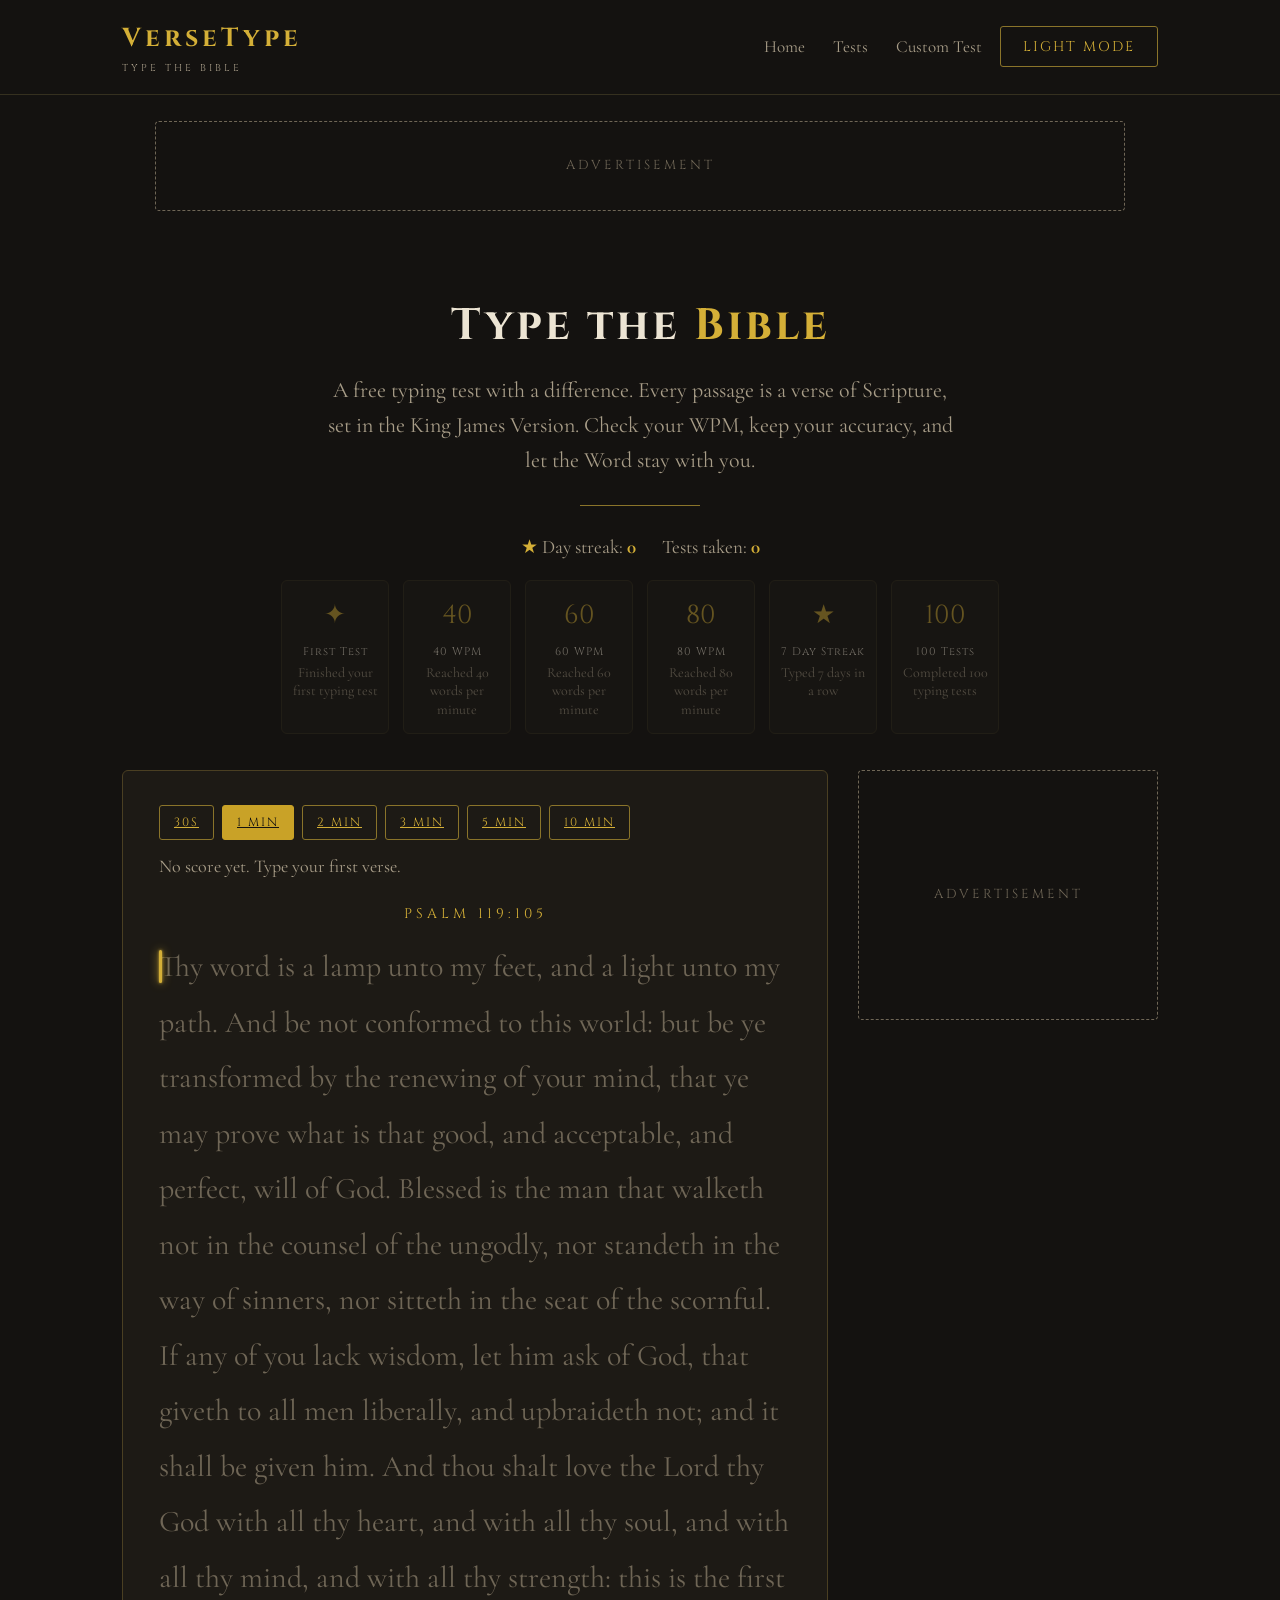
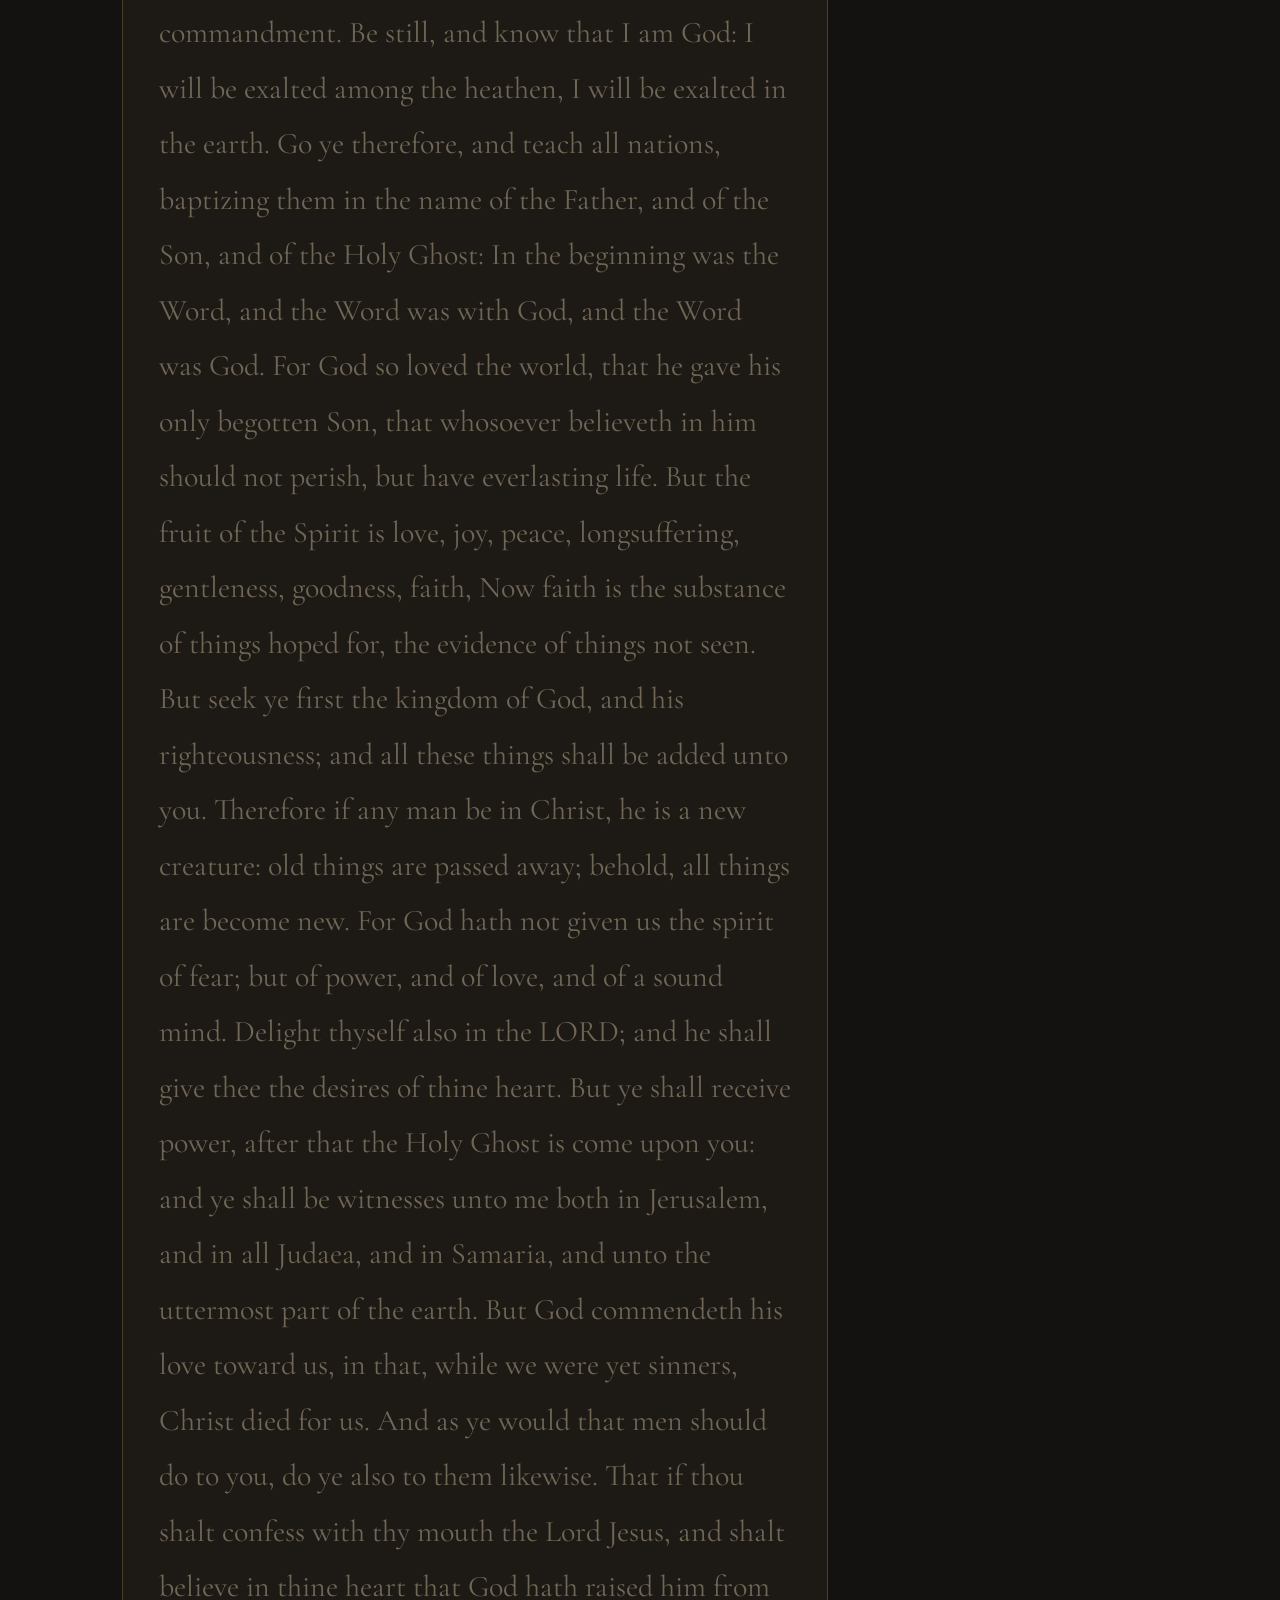
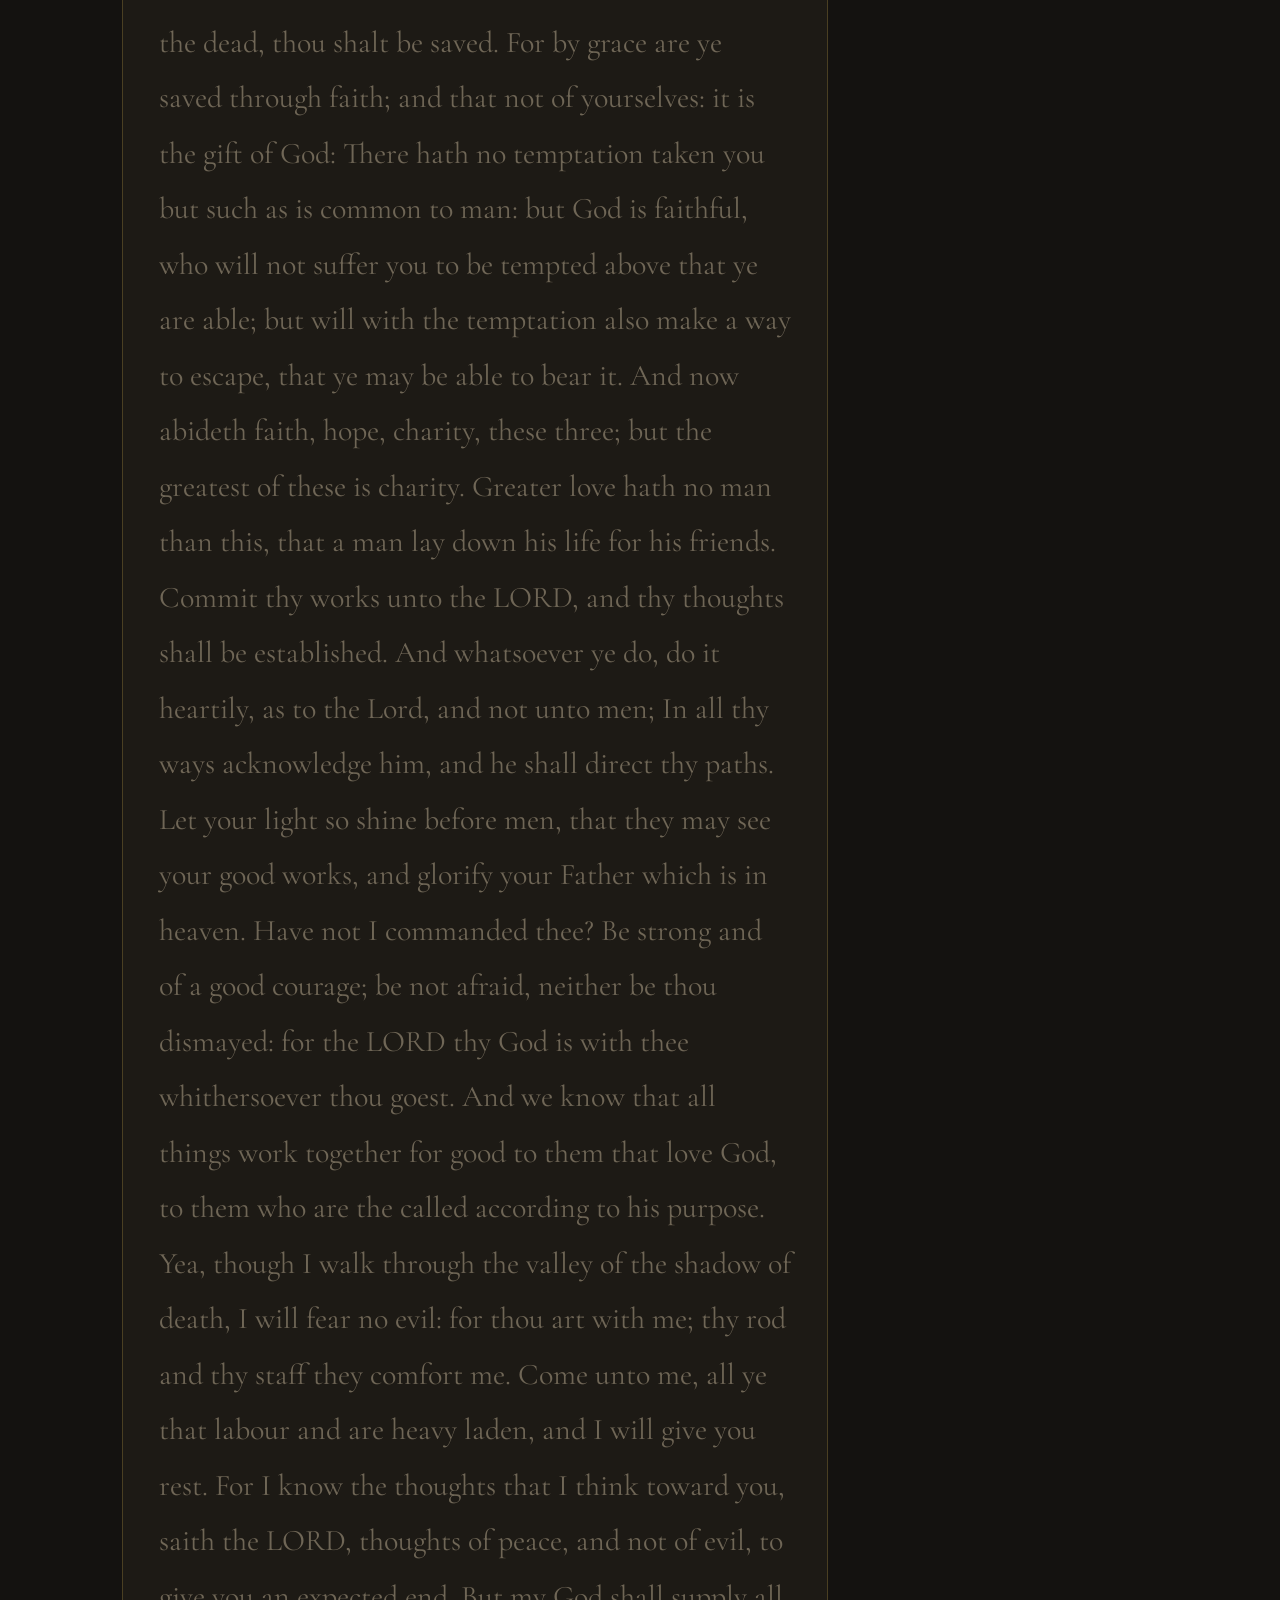
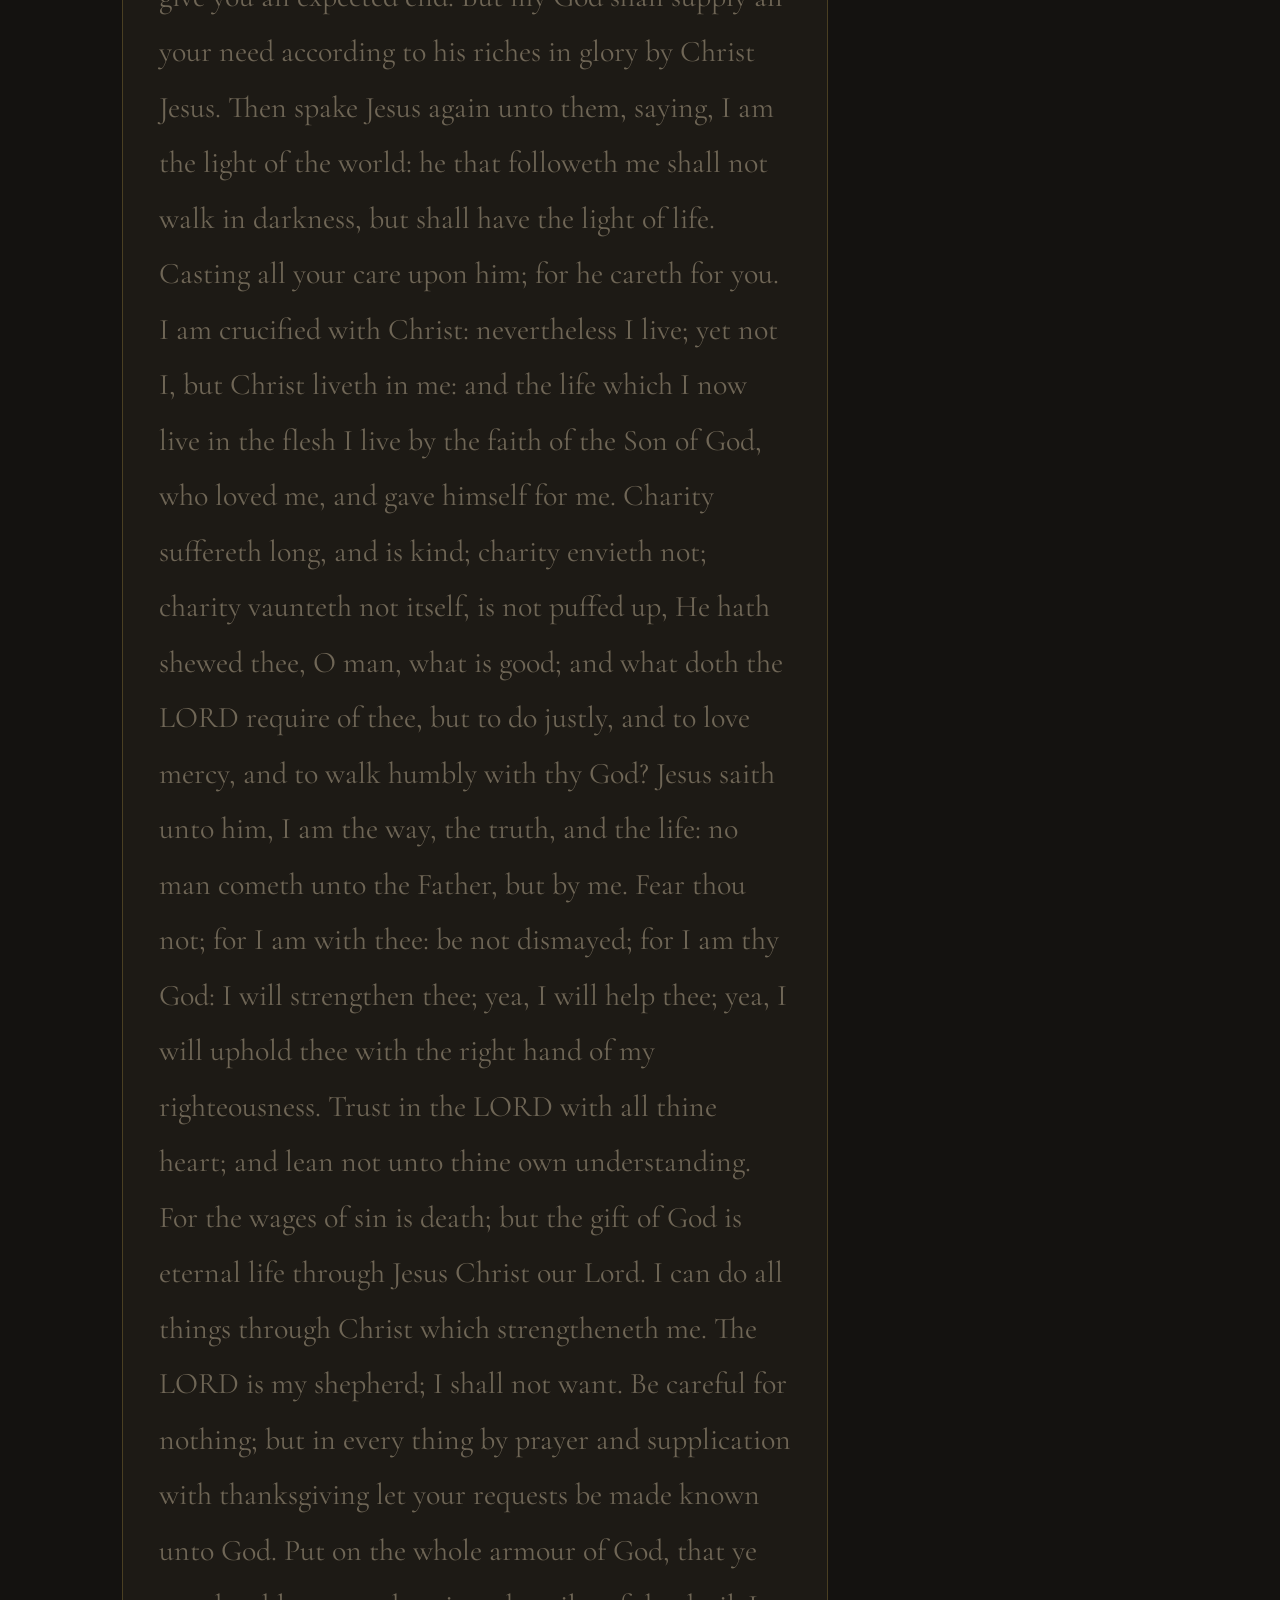
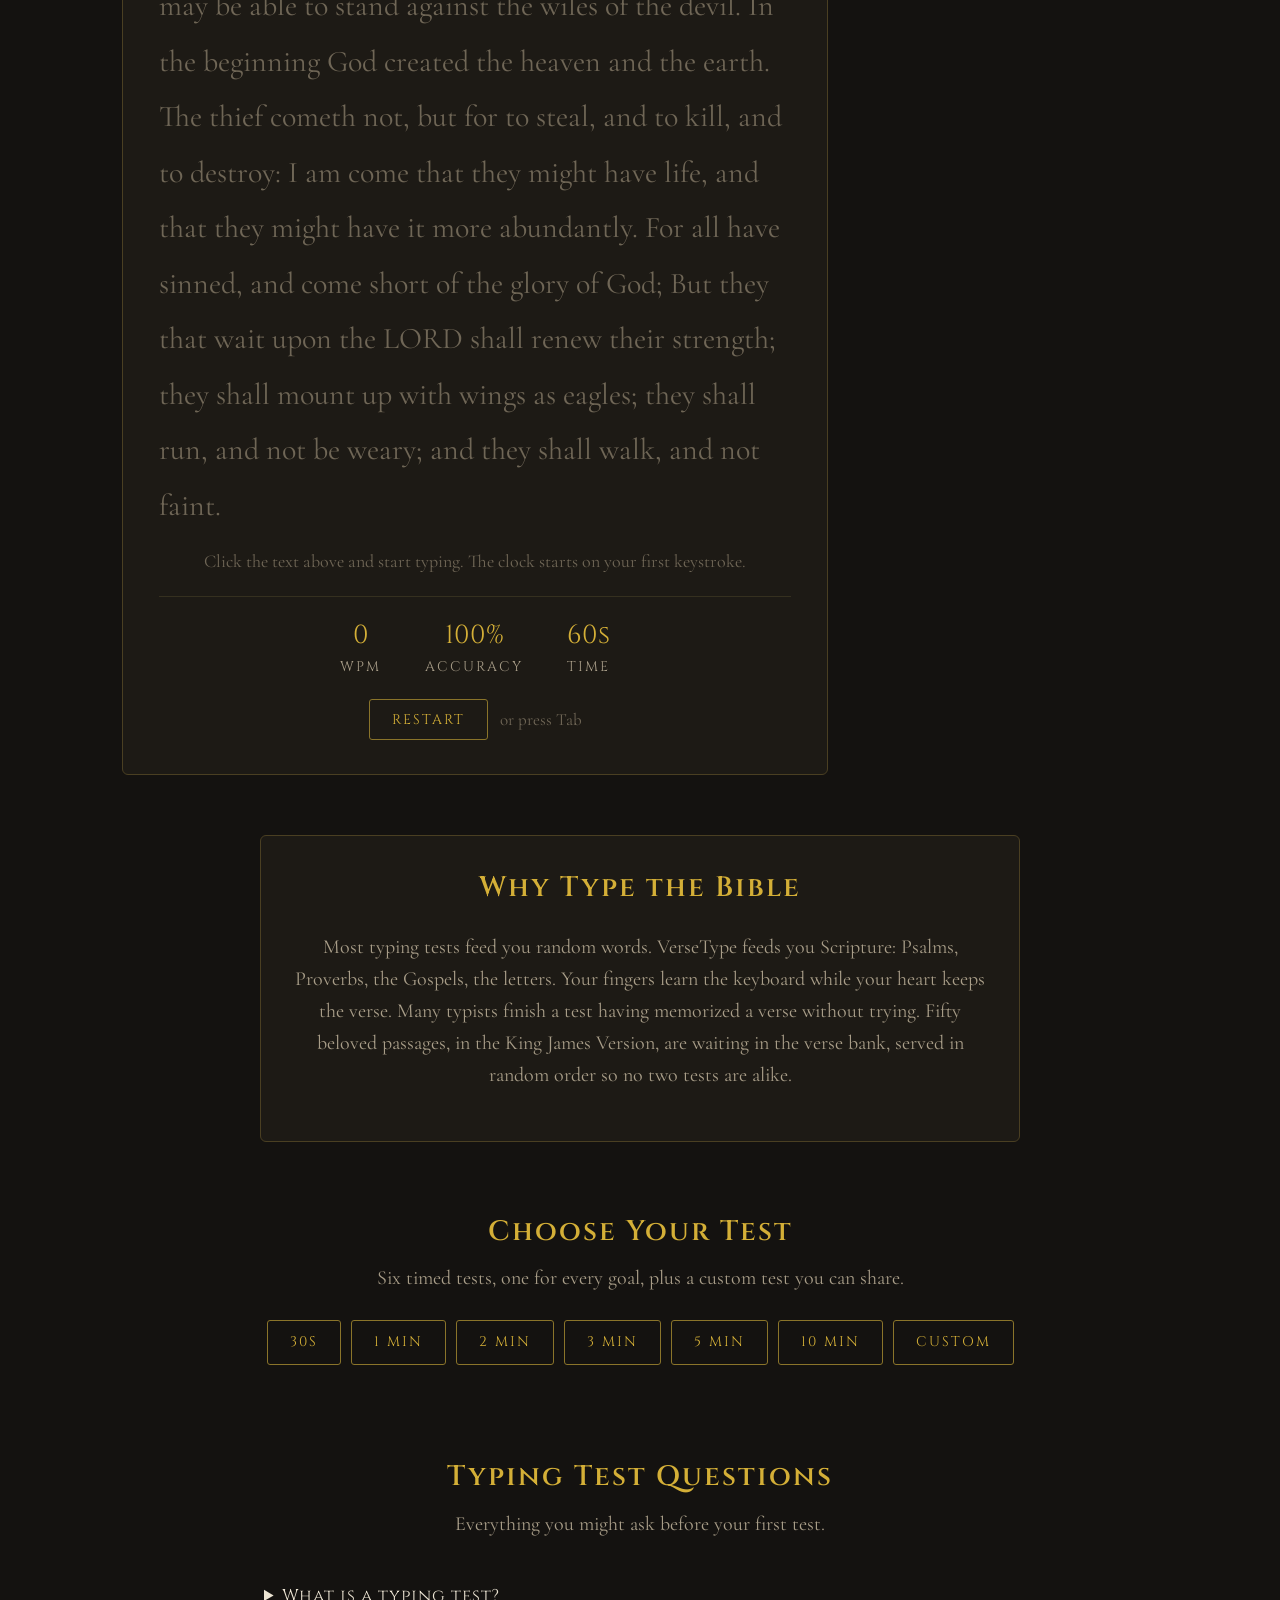
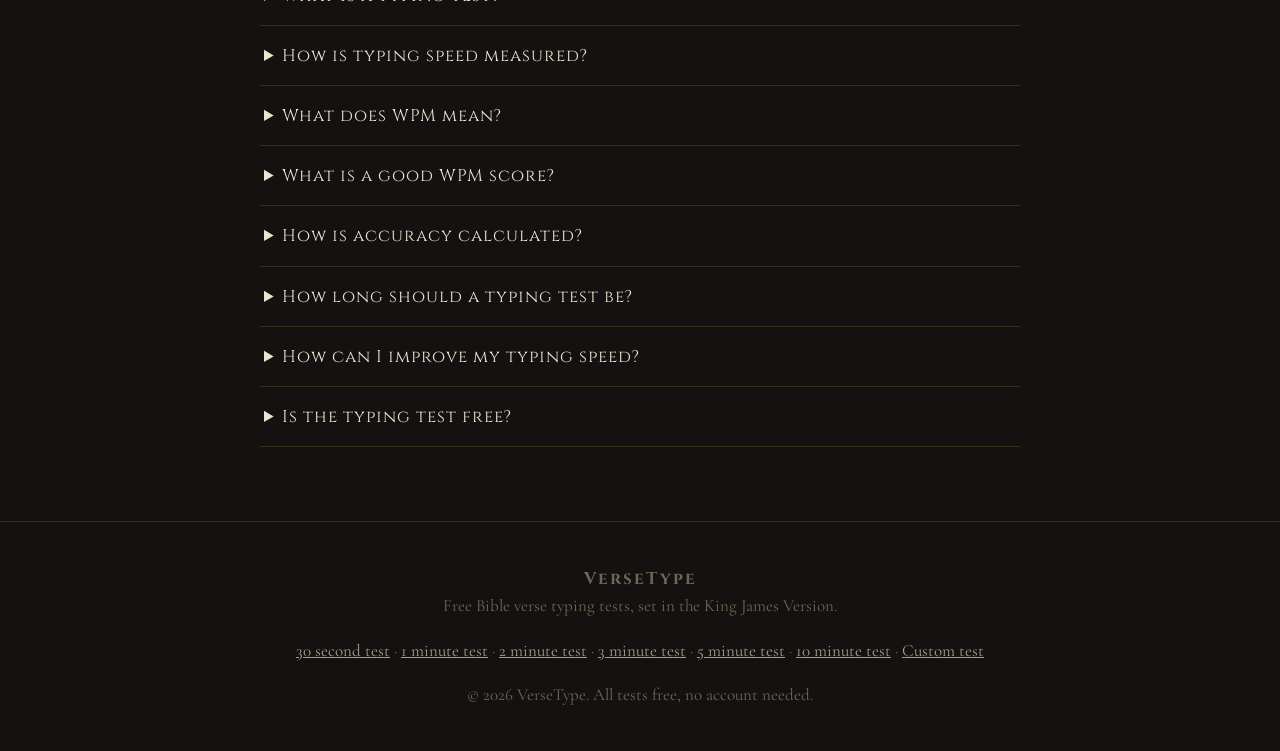
==== index.html @ 513403b7 "VerseType: Bible verse typing test site" ====
<!DOCTYPE html>
<html lang="en">
<head>
<meta charset="utf-8">
<meta name="viewport" content="width=device-width, initial-scale=1">
<title>Free Bible Verse Typing Test - Check Your WPM | VerseType</title>
<meta name="description" content="Take a free typing test with Bible verses. Check your WPM and accuracy, earn certificates and badges, and build a daily streak. No account needed.">
<link rel="canonical" href="https://www.versetype.com/index.html">
<link rel="preconnect" href="https://fonts.googleapis.com"><link rel="preconnect" href="https://fonts.gstatic.com" crossorigin><link href="https://fonts.googleapis.com/css2?family=Cinzel:wght@400;600;700&family=Cormorant+Garamond:ital,wght@0,400;0,500;0,600;1,400&display=swap" rel="stylesheet">
<link rel="stylesheet" href="assets/style.css">
<script type="application/ld+json">
{
  "@context": "https://schema.org",
  "@type": "FAQPage",
  "mainEntity": [
    {
      "@type": "Question",
      "name": "What is a typing test?",
      "acceptedAnswer": {
        "@type": "Answer",
        "text": "A typing test is a short timed exercise where you copy a passage of text as fast and as accurately as you can. When the timer ends you get a score that shows your speed and accuracy. On VerseType every passage is a Bible verse."
      }
    },
    {
      "@type": "Question",
      "name": "How is typing speed measured?",
      "acceptedAnswer": {
        "@type": "Answer",
        "text": "Typing speed is measured in words per minute, written WPM. The test counts every correct character you typed, divides by five to estimate words, then divides by the minutes you spent typing. Five characters is the agreed standard for one word, spaces included."
      }
    },
    {
      "@type": "Question",
      "name": "What does WPM mean?",
      "acceptedAnswer": {
        "@type": "Answer",
        "text": "WPM stands for words per minute. It is the standard unit for typing speed around the world. Because one word is counted as five characters, the number stays fair whether the text is short or long."
      }
    },
    {
      "@type": "Question",
      "name": "What is a good WPM score?",
      "acceptedAnswer": {
        "@type": "Answer",
        "text": "Most people type between 30 and 40 WPM. A score above 60 is strong, above 80 is excellent, and professional typists often pass 100. Accuracy matters as much as speed, so a clean 45 beats a messy 70."
      }
    },
    {
      "@type": "Question",
      "name": "How is accuracy calculated?",
      "acceptedAnswer": {
        "@type": "Answer",
        "text": "Accuracy is the share of your keystrokes that match the text. If you type 200 characters and 190 are correct, your accuracy is 95 percent. VerseType shows your accuracy live while you type."
      }
    },
    {
      "@type": "Question",
      "name": "How long should a typing test be?",
      "acceptedAnswer": {
        "@type": "Answer",
        "text": "One minute is the standard and the best place to start. Longer tests of 3, 5, or 10 minutes give a steadier measure of your true speed, since short bursts can flatter you. Pick a length that matches your goal: quick check, daily practice, or endurance."
      }
    },
    {
      "@type": "Question",
      "name": "How can I improve my typing speed?",
      "acceptedAnswer": {
        "@type": "Answer",
        "text": "Practice a little every day, keep your eyes on the text instead of your hands, and slow down until your accuracy sits above 95 percent. Speed grows on top of accuracy, not instead of it. Typing Scripture daily gives your fingers the workout and your heart the verse."
      }
    },
    {
      "@type": "Question",
      "name": "Is the typing test free?",
      "acceptedAnswer": {
        "@type": "Answer",
        "text": "Yes. Every test on VerseType is free, with no account and no sign up. Your best scores, streaks, and badges are saved in your own browser."
      }
    }
  ]
}
</script>
</head>
<body>
<header class="site-header"><div class="wrap"><a class="logo" href="index.html">VerseType<small>TYPE THE BIBLE</small></a><nav class="nav"><a href="index.html">Home</a><a href="1-minute-typing-test.html" class="hide-mobile">Tests</a><a href="custom-typing-test.html">Custom Test</a><button class="btn" id="theme-toggle" type="button">Light mode</button></nav></div></header>
<div class="wrap"><!-- Ad slot: top banner. Reserved for a future ad network. No ad code yet. -->
<div class="ad-slot ad-banner"><span>Advertisement</span></div>
<main><section class="hero"><div class="wrap"><h1>Type the <span class="gold">Bible</span></h1><p class="lead">A free typing test with a difference. Every passage is a verse of Scripture, set in the King James Version. Check your WPM, keep your accuracy, and let the Word stay with you.</p><div class="hero-rule"></div><div class="streak-bar"><span><span style="color:var(--gold-bright);">★</span> Day streak: <strong id="vt-streak-count">0</strong></span><span>Tests taken: <strong id="vt-test-count">0</strong></span></div><div class="badge-row" id="vt-badges"></div></div></section><div class="layout"><div><div class="vt-widget" data-duration="60">
<div class="vt-topbar"><div class="vt-modes"><a class="btn" href="30-second-typing-test.html">30s</a><a class="btn active" href="1-minute-typing-test.html">1 min</a><a class="btn" href="2-minute-typing-test.html">2 min</a><a class="btn" href="3-minute-typing-test.html">3 min</a><a class="btn" href="5-minute-typing-test.html">5 min</a><a class="btn" href="10-minute-typing-test.html">10 min</a></div><div class="vt-best"></div></div>
<div class="vt-ref"></div>
<div class="vt-text" tabindex="0" role="textbox" aria-label="Typing area. Click and start typing."></div>
<div class="vt-focus-hint">Click the text above and start typing. The clock starts on your first keystroke.</div>
<div class="vt-live"><div class="lv"><div class="n vt-wpm">0</div><div class="l">WPM</div></div><div class="lv"><div class="n vt-acc">100%</div><div class="l">Accuracy</div></div><div class="lv"><div class="n vt-time">60s</div><div class="l">Time</div></div></div>
<div class="vt-actions"><button class="btn vt-restart" type="button">Restart</button><span style="color:var(--faint);font-size:17px;align-self:center;">or press Tab</span></div>
<input class="vt-input" type="text" autocomplete="off" autocapitalize="off" autocorrect="off" spellcheck="false" aria-label="Hidden typing input">
<div class="vt-results" hidden>
<div class="vt-blur-wrap"><div class="vt-blur-box vt-score-blurred"><div class="big-wpm"><span class="vt-blur-wpm">0</span></div><div style="font-family:Cinzel,serif;letter-spacing:3px;color:var(--muted);font-size:13px;margin-top:8px;">WORDS PER MINUTE &middot; <span class="vt-blur-acc">0%</span> ACCURACY</div></div><div class="vt-reveal-veil"><button class="btn vt-reveal" type="button">Reveal my score</button></div></div>
<!-- Ad slot: results page banner. Reserved for a future ad network. No ad code yet. -->
<div class="ad-slot ad-results"><span>Advertisement</span></div>
<div class="vt-stats"><div class="stat-card"><div class="stat-num vt-stat-wpm">0</div><div class="stat-label">WPM</div></div><div class="stat-card"><div class="stat-num vt-stat-acc">0%</div><div class="stat-label">Accuracy</div></div><div class="stat-card"><div class="stat-num vt-stat-chars">0</div><div class="stat-label">Characters</div></div><div class="stat-card"><div class="stat-num vt-stat-time">0s</div><div class="stat-label">Time</div></div></div>
<div class="vt-tricky"></div>
<div class="vt-cert"><div class="cert-kicker">VerseType</div><div class="cert-title">Certificate of Typing</div><div class="cert-wpm"><span class="vt-cert-wpm">0</span></div><div class="cert-sub">words per minute</div><div class="cert-sub vt-cert-acc"></div><div class="cert-verse vt-cert-verse"></div><div class="cert-ref vt-cert-ref"></div><div class="cert-date vt-cert-date"></div><div class="cert-seal">VT</div></div>
<div class="vt-actions"><button class="btn vt-print" type="button">Print certificate</button><button class="btn vt-again" type="button">Try again</button></div>
</div>
</div>
</div><div><!-- Ad slot: side rectangle. Reserved for a future ad network. No ad code yet. -->
<div class="ad-slot ad-rect"><span>Advertisement</span></div>
</div></div><section class="section"><div class="wrap"><div class="bible-note"><h2>Why Type the Bible</h2><p>Most typing tests feed you random words. VerseType feeds you Scripture: Psalms, Proverbs, the Gospels, the letters. Your fingers learn the keyboard while your heart keeps the verse. Many typists finish a test having memorized a verse without trying. Fifty beloved passages, in the King James Version, are waiting in the verse bank, served in random order so no two tests are alike.</p></div></div></section><section class="section"><div class="wrap"><h2>Choose Your Test</h2><p class="sub">Six timed tests, one for every goal, plus a custom test you can share.</p><div class="test-links"><a class="btn" href="30-second-typing-test.html">30s</a><a class="btn" href="1-minute-typing-test.html">1 min</a><a class="btn" href="2-minute-typing-test.html">2 min</a><a class="btn" href="3-minute-typing-test.html">3 min</a><a class="btn" href="5-minute-typing-test.html">5 min</a><a class="btn" href="10-minute-typing-test.html">10 min</a><a class="btn" href="custom-typing-test.html">Custom</a></div></div></section><section class="section"><div class="wrap"><h2>Typing Test Questions</h2><p class="sub">Everything you might ask before your first test.</p><div class="faq"><details><summary>What is a typing test?</summary><p>A typing test is a short timed exercise where you copy a passage of text as fast and as accurately as you can. When the timer ends you get a score that shows your speed and accuracy. On VerseType every passage is a Bible verse.</p></details><details><summary>How is typing speed measured?</summary><p>Typing speed is measured in words per minute, written WPM. The test counts every correct character you typed, divides by five to estimate words, then divides by the minutes you spent typing. Five characters is the agreed standard for one word, spaces included.</p></details><details><summary>What does WPM mean?</summary><p>WPM stands for words per minute. It is the standard unit for typing speed around the world. Because one word is counted as five characters, the number stays fair whether the text is short or long.</p></details><details><summary>What is a good WPM score?</summary><p>Most people type between 30 and 40 WPM. A score above 60 is strong, above 80 is excellent, and professional typists often pass 100. Accuracy matters as much as speed, so a clean 45 beats a messy 70.</p></details><details><summary>How is accuracy calculated?</summary><p>Accuracy is the share of your keystrokes that match the text. If you type 200 characters and 190 are correct, your accuracy is 95 percent. VerseType shows your accuracy live while you type.</p></details><details><summary>How long should a typing test be?</summary><p>One minute is the standard and the best place to start. Longer tests of 3, 5, or 10 minutes give a steadier measure of your true speed, since short bursts can flatter you. Pick a length that matches your goal: quick check, daily practice, or endurance.</p></details><details><summary>How can I improve my typing speed?</summary><p>Practice a little every day, keep your eyes on the text instead of your hands, and slow down until your accuracy sits above 95 percent. Speed grows on top of accuracy, not instead of it. Typing Scripture daily gives your fingers the workout and your heart the verse.</p></details><details><summary>Is the typing test free?</summary><p>Yes. Every test on VerseType is free, with no account and no sign up. Your best scores, streaks, and badges are saved in your own browser.</p></details></div></div></section></main></div><footer><div class="wrap"><p><strong style="font-family:Cinzel,serif;letter-spacing:2px;">VerseType</strong><br>Free Bible verse typing tests, set in the King James Version.</p><p><a href="30-second-typing-test.html">30 second test</a> &middot; <a href="1-minute-typing-test.html">1 minute test</a> &middot; <a href="2-minute-typing-test.html">2 minute test</a> &middot; <a href="3-minute-typing-test.html">3 minute test</a> &middot; <a href="5-minute-typing-test.html">5 minute test</a> &middot; <a href="10-minute-typing-test.html">10 minute test</a> &middot; <a href="custom-typing-test.html">Custom test</a></p><p>&copy; 2026 VerseType. All tests free, no account needed.</p></div></footer>
<script src="assets/versetype.js"></script>
<script>
function VT_renderHomepage() {
  var s = read('versetype_streak', {count: 0});
  var el = document.getElementById('vt-streak-count');
  if (el) el.textContent = s.count || 0;
  var t = document.getElementById('vt-test-count');
  if (t) t.textContent = read('versetype_tests', 0);
  var b = document.getElementById('vt-badges');
  if (b && typeof BADGES !== 'undefined') {
    var earned = earnedBadges();
    b.innerHTML = BADGES.map(function(g) {
      var has = !!earned[g.id];
      return '<div class="badge' + (has ? ' earned' : '') + '"><div class="b-icon">' + g.icon + '</div><div class="b-name">' + g.name + '</div><div class="b-desc">' + g.desc + '</div></div>';
    }).join('');
  }
}
function VT_refreshHomepage() { VT_renderHomepage(); }
</script>
</body>
</html>
---- assets/style.css ----
/* VerseType design system: a quiet chapel, not an arcade. */
:root {
  --bg: #141210;
  --surface: #1d1a15;
  --surface-2: #242019;
  --gold: #c9a227;
  --gold-bright: #d4af37;
  --gold-dim: #8a742a;
  --ink: #ece4d3;
  --muted: #a89d88;
  --faint: #6f6656;
  --correct: #a9c48a;
  --wrong: #c06a58;
  --line: #35301f;
  --card-border: #4a3f22;
}

[data-theme="light"] {
  --bg: #f7f1e3;
  --surface: #fffdf6;
  --surface-2: #f1e9d4;
  --gold: #9a7a1c;
  --gold-bright: #8a6d18;
  --gold-dim: #b39a4a;
  --ink: #2b2415;
  --muted: #6d6249;
  --faint: #9a8f74;
  --correct: #4e7a3a;
  --wrong: #b0442f;
  --line: #e2d7ba;
  --card-border: #d8cba4;
}

* { box-sizing: border-box; }

body {
  margin: 0;
  background: var(--bg);
  color: var(--ink);
  font-family: "Cormorant Garamond", Georgia, serif;
  font-size: 20px;
  line-height: 1.6;
  transition: background 0.3s, color 0.3s;
}

h1, h2, h3, .logo, .vt-ref, .btn, .stat-num, .cert-name {
  font-family: Cinzel, "Times New Roman", serif;
}

.wrap { max-width: 1080px; margin: 0 auto; padding: 0 22px; }

/* Header */
.site-header {
  border-bottom: 1px solid var(--line);
  padding: 18px 0;
}
.site-header .wrap {
  display: flex; align-items: center; justify-content: space-between;
}
.logo {
  font-size: 26px; letter-spacing: 4px; color: var(--gold-bright);
  text-decoration: none; font-weight: 700;
}
.logo small {
  display: block; font-size: 10px; letter-spacing: 3px;
  color: var(--muted); font-weight: 400;
}
.nav { display: flex; gap: 8px; align-items: center; flex-wrap: wrap; }
.nav a {
  color: var(--muted); text-decoration: none; font-size: 17px;
  padding: 6px 10px; border-radius: 4px;
}
.nav a:hover { color: var(--gold-bright); }

/* Buttons: outlined gold, subtle hover glow. No gradients. */
.btn {
  font-family: Cinzel, serif;
  background: transparent;
  color: var(--gold-bright);
  border: 1px solid var(--gold-dim);
  border-radius: 3px;
  padding: 10px 22px;
  font-size: 14px;
  letter-spacing: 2px;
  cursor: pointer;
  transition: box-shadow 0.25s, border-color 0.25s, color 0.25s;
  text-transform: uppercase;
}
.btn:hover {
  border-color: var(--gold-bright);
  box-shadow: 0 0 14px rgba(201, 162, 39, 0.28);
  color: var(--gold-bright);
}
.btn.active {
  background: var(--gold);
  border-color: var(--gold);
  color: #141210;
}
[data-theme="light"] .btn.active { color: #fffdf6; }
.btn:disabled { opacity: 0.45; cursor: default; box-shadow: none; }

/* Ad slots: marked placeholders for a future ad network */
.ad-slot {
  border: 1px dashed var(--faint);
  border-radius: 4px;
  color: var(--faint);
  font-size: 13px;
  letter-spacing: 3px;
  text-transform: uppercase;
  text-align: center;
  padding: 14px;
  margin: 26px auto;
  font-family: Cinzel, serif;
}
.ad-banner { max-width: 970px; min-height: 90px; display: flex; align-items: center; justify-content: center; }
.ad-rect { min-height: 250px; max-width: 300px; display: flex; align-items: center; justify-content: center; }
.ad-results { max-width: 728px; min-height: 90px; display: flex; align-items: center; justify-content: center; }

/* Layout with side ad */
.layout { display: grid; grid-template-columns: 1fr 300px; gap: 30px; align-items: start; }
@media (max-width: 900px) {
  .layout { grid-template-columns: 1fr; }
  .ad-rect { max-width: 100%; min-height: 120px; }
}

/* Hero */
.hero { text-align: center; padding: 54px 0 10px; }
.hero h1 {
  font-size: 44px; font-weight: 700; letter-spacing: 3px;
  color: var(--ink); margin: 0 0 12px;
}
.hero h1 .gold { color: var(--gold-bright); }
.hero p.lead { color: var(--muted); font-size: 22px; max-width: 640px; margin: 0 auto; }
.hero-rule {
  width: 120px; height: 1px; background: var(--gold-dim);
  margin: 26px auto;
}

/* Widget */
.vt-widget {
  background: var(--surface);
  border: 1px solid var(--card-border);
  border-radius: 6px;
  padding: 34px 36px;
  margin: 26px 0;
  position: relative;
}
.vt-topbar {
  display: flex; justify-content: space-between; align-items: center;
  flex-wrap: wrap; gap: 12px; margin-bottom: 8px;
}
.vt-modes { display: flex; gap: 8px; flex-wrap: wrap; }
.vt-modes .btn { padding: 7px 14px; font-size: 12px; }
.vt-best { color: var(--muted); font-size: 18px; }
.vt-best strong { color: var(--gold-bright); font-weight: 600; }

.vt-ref {
  color: var(--gold-bright);
  font-size: 14px;
  letter-spacing: 4px;
  text-transform: uppercase;
  text-align: center;
  margin: 22px 0 14px;
  min-height: 22px;
}

.vt-text {
  position: relative;
  font-size: 30px;
  line-height: 1.85;
  color: var(--faint);
  min-height: 220px;
  cursor: text;
  user-select: none;
  outline: none;
}
.vt-text span { position: relative; }
.vt-text span.ok { color: var(--correct); }
.vt-text span.bad { color: var(--wrong); }
.vt-caret {
  position: absolute;
  width: 3px;
  background: var(--gold-bright);
  border-radius: 2px;
  box-shadow: 0 0 10px rgba(212, 175, 55, 0.9), 0 0 3px rgba(212, 175, 55, 1);
  transition: left 0.09s ease-out, top 0.09s ease-out, height 0.15s;
  pointer-events: none;
}
.vt-focus-hint {
  text-align: center; color: var(--faint); font-size: 18px; margin-top: 14px;
}
.vt-live {
  display: flex; justify-content: center; gap: 44px;
  margin-top: 20px; padding-top: 18px;
  border-top: 1px solid var(--line);
}
.vt-live .lv { text-align: center; }
.vt-live .lv .n {
  font-family: Cinzel, serif; font-size: 26px; color: var(--gold-bright);
}
.vt-live .lv .l {
  font-size: 14px; letter-spacing: 2px; color: var(--muted);
  text-transform: uppercase; font-family: Cinzel, serif;
}
.vt-actions { text-align: center; margin-top: 20px; display: flex; gap: 12px; justify-content: center; flex-wrap: wrap; }
.vt-input {
  position: absolute; opacity: 0; pointer-events: none;
  top: 0; left: 0; width: 10px; height: 10px;
}

/* Results */
.vt-results { margin-top: 10px; }
.vt-blur-wrap { position: relative; text-align: center; padding: 30px 10px; }
.vt-score-blurred { filter: blur(14px); user-select: none; pointer-events: none; }
.vt-score-blurred .big-wpm {
  font-family: Cinzel, serif; font-size: 84px; color: var(--gold-bright);
  line-height: 1;
}
.vt-reveal-veil {
  position: absolute; inset: 0; display: flex;
  align-items: center; justify-content: center;
}
.vt-stats {
  display: grid; grid-template-columns: repeat(4, 1fr);
  gap: 14px; margin: 8px 0 26px;
}
.stat-card {
  background: var(--surface-2);
  border: 1px solid var(--card-border);
  border-radius: 5px;
  padding: 18px 10px;
  text-align: center;
}
.stat-num { font-size: 34px; color: var(--gold-bright); }
.stat-label {
  font-family: Cinzel, serif; font-size: 11px; letter-spacing: 2px;
  color: var(--muted); text-transform: uppercase; margin-top: 6px;
}
.vt-tricky {
  text-align: center; color: var(--muted); font-size: 19px; margin-bottom: 26px;
}
.vt-tricky strong { color: var(--wrong); font-size: 24px; letter-spacing: 6px; }

/* Certificate */
.vt-cert {
  border: 3px double var(--gold);
  border-radius: 4px;
  padding: 44px 40px;
  text-align: center;
  background: var(--surface);
  margin: 10px auto 24px;
  max-width: 640px;
  position: relative;
}
.vt-cert .cert-kicker {
  font-family: Cinzel, serif; font-size: 12px; letter-spacing: 5px;
  color: var(--muted); text-transform: uppercase;
}
.vt-cert .cert-title {
  font-family: Cinzel, serif; font-size: 34px; color: var(--gold-bright);
  letter-spacing: 3px; margin: 8px 0 4px;
}
.vt-cert .cert-wpm {
  font-family: Cinzel, serif; font-size: 64px; color: var(--ink); margin: 10px 0 2px;
}
.vt-cert .cert-sub { color: var(--muted); font-size: 19px; }
.vt-cert .cert-verse { font-style: italic; color: var(--ink); font-size: 20px; margin: 16px 0 4px; }
.vt-cert .cert-ref {
  font-family: Cinzel, serif; font-size: 13px; letter-spacing: 3px;
  color: var(--gold-bright); text-transform: uppercase;
}
.vt-cert .cert-date { color: var(--muted); font-size: 18px; margin-top: 14px; }
.cert-seal {
  width: 84px; height: 84px; border-radius: 50%;
  border: 2px solid var(--gold);
  color: var(--gold-bright);
  display: flex; align-items: center; justify-content: center;
  font-family: Cinzel, serif; font-size: 15px; letter-spacing: 1px;
  margin: 20px auto 0;
  box-shadow: 0 0 12px rgba(201, 162, 39, 0.25);
}

/* Sections */
.section { padding: 34px 0; }
.section h2 {
  font-size: 28px; letter-spacing: 2px; color: var(--gold-bright);
  text-align: center; margin: 0 0 8px; font-weight: 600;
}
.section .sub { text-align: center; color: var(--muted); max-width: 640px; margin: 0 auto 26px; }
.faq { max-width: 760px; margin: 0 auto; }
.faq details {
  border-bottom: 1px solid var(--line); padding: 16px 4px;
}
.faq summary {
  font-family: Cinzel, serif; font-size: 17px; letter-spacing: 1px;
  color: var(--ink); cursor: pointer;
}
.faq summary:hover { color: var(--gold-bright); }
.faq p { color: var(--muted); margin: 10px 0 4px; font-size: 19px; }

.bible-note {
  max-width: 760px; margin: 0 auto; text-align: center;
  border: 1px solid var(--card-border); border-radius: 6px;
  padding: 30px; background: var(--surface);
}
.bible-note p { color: var(--muted); }

/* Streaks and badges */
.streak-bar {
  display: flex; justify-content: center; gap: 26px; flex-wrap: wrap;
  margin: 10px 0 0; color: var(--muted); font-size: 19px;
}
.streak-bar strong { color: var(--gold-bright); }
.badge-row { display: flex; justify-content: center; gap: 14px; flex-wrap: wrap; margin-top: 18px; }
.badge {
  width: 108px; padding: 14px 8px; text-align: center;
  border: 1px solid var(--line); border-radius: 6px;
  background: var(--surface); opacity: 0.42;
}
.badge.earned { opacity: 1; border-color: var(--gold-dim); }
.badge .b-icon { font-size: 26px; color: var(--gold-bright); font-family: Cinzel, serif; }
.badge .b-name { font-family: Cinzel, serif; font-size: 11px; letter-spacing: 1px; color: var(--ink); margin-top: 6px; }
.badge .b-desc { font-size: 14px; color: var(--muted); line-height: 1.3; margin-top: 4px; }

/* Duration page links */
.test-links { display: flex; justify-content: center; gap: 10px; flex-wrap: wrap; margin: 22px 0; }
.test-links a { text-decoration: none; }

.intro-copy { max-width: 760px; margin: 0 auto; color: var(--muted); text-align: center; }
.intro-copy p { margin: 12px 0; }

footer {
  border-top: 1px solid var(--line); margin-top: 40px; padding: 26px 0;
  text-align: center; color: var(--faint); font-size: 17px;
}
footer a { color: var(--muted); }

/* Custom test page */
.custom-box { max-width: 760px; margin: 0 auto; }
textarea#custom-text {
  width: 100%; min-height: 180px; background: var(--surface);
  border: 1px solid var(--card-border); border-radius: 5px;
  color: var(--ink); font-family: "Cormorant Garamond", serif; font-size: 20px;
  padding: 16px; resize: vertical;
}
.share-row { display: flex; gap: 10px; margin-top: 14px; flex-wrap: wrap; }
input#share-link {
  flex: 1; min-width: 220px; background: var(--surface-2);
  border: 1px solid var(--card-border); border-radius: 4px;
  color: var(--muted); padding: 10px 14px; font-size: 16px;
}

/* Print: certificate only */
@media print {
  body.print-cert * { visibility: hidden; }
  body.print-cert .vt-cert, body.print-cert .vt-cert * { visibility: visible; }
  body.print-cert .vt-cert {
    position: absolute; left: 0; right: 0; top: 20px; margin: 0 auto;
    border-color: #8a6d18;
  }
}

/* Mobile */
@media (max-width: 600px) {
  body { font-size: 18px; }
  .hero h1 { font-size: 30px; letter-spacing: 2px; }
  .vt-widget { padding: 22px 16px; }
  .vt-text { font-size: 23px; line-height: 1.8; min-height: 200px; }
  .vt-stats { grid-template-columns: repeat(2, 1fr); }
  .vt-live { gap: 26px; }
  .vt-cert { padding: 30px 20px; }
  .vt-cert .cert-wpm { font-size: 48px; }
  .nav a.hide-mobile { display: none; }
}
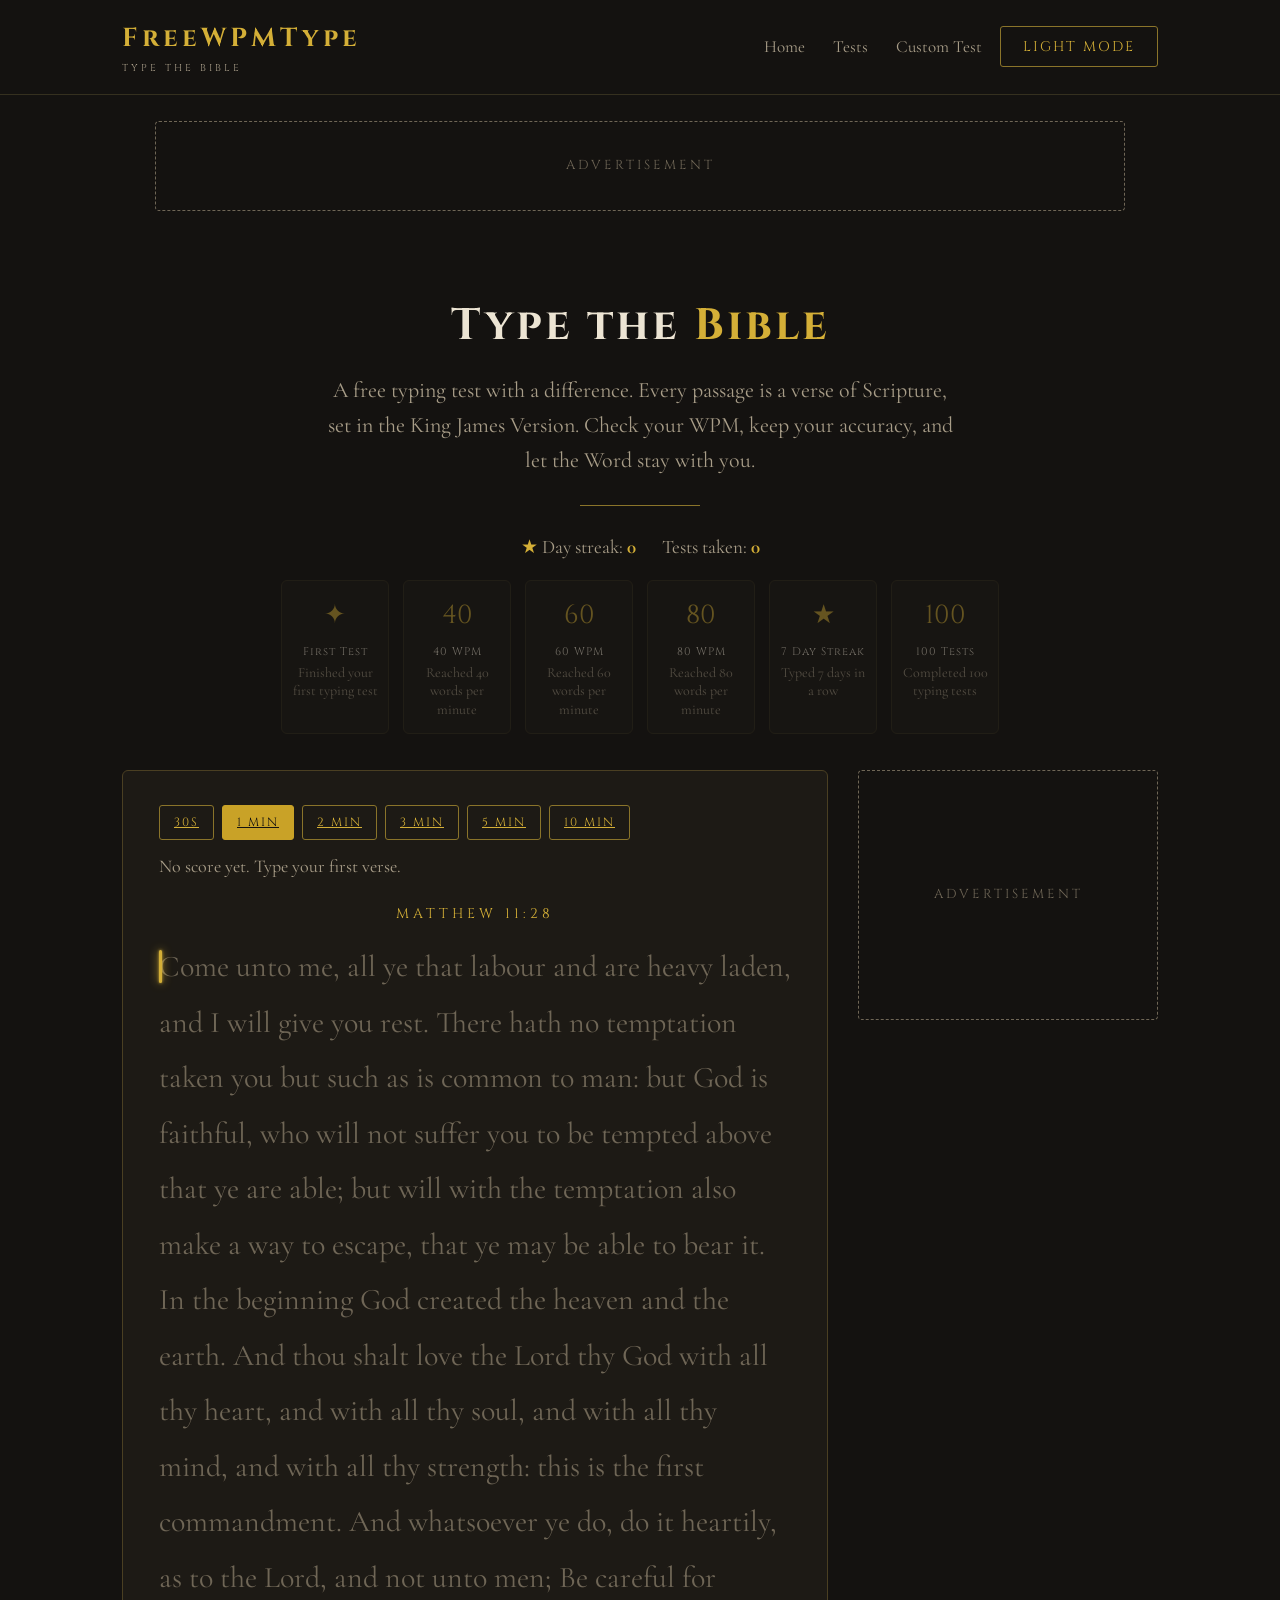
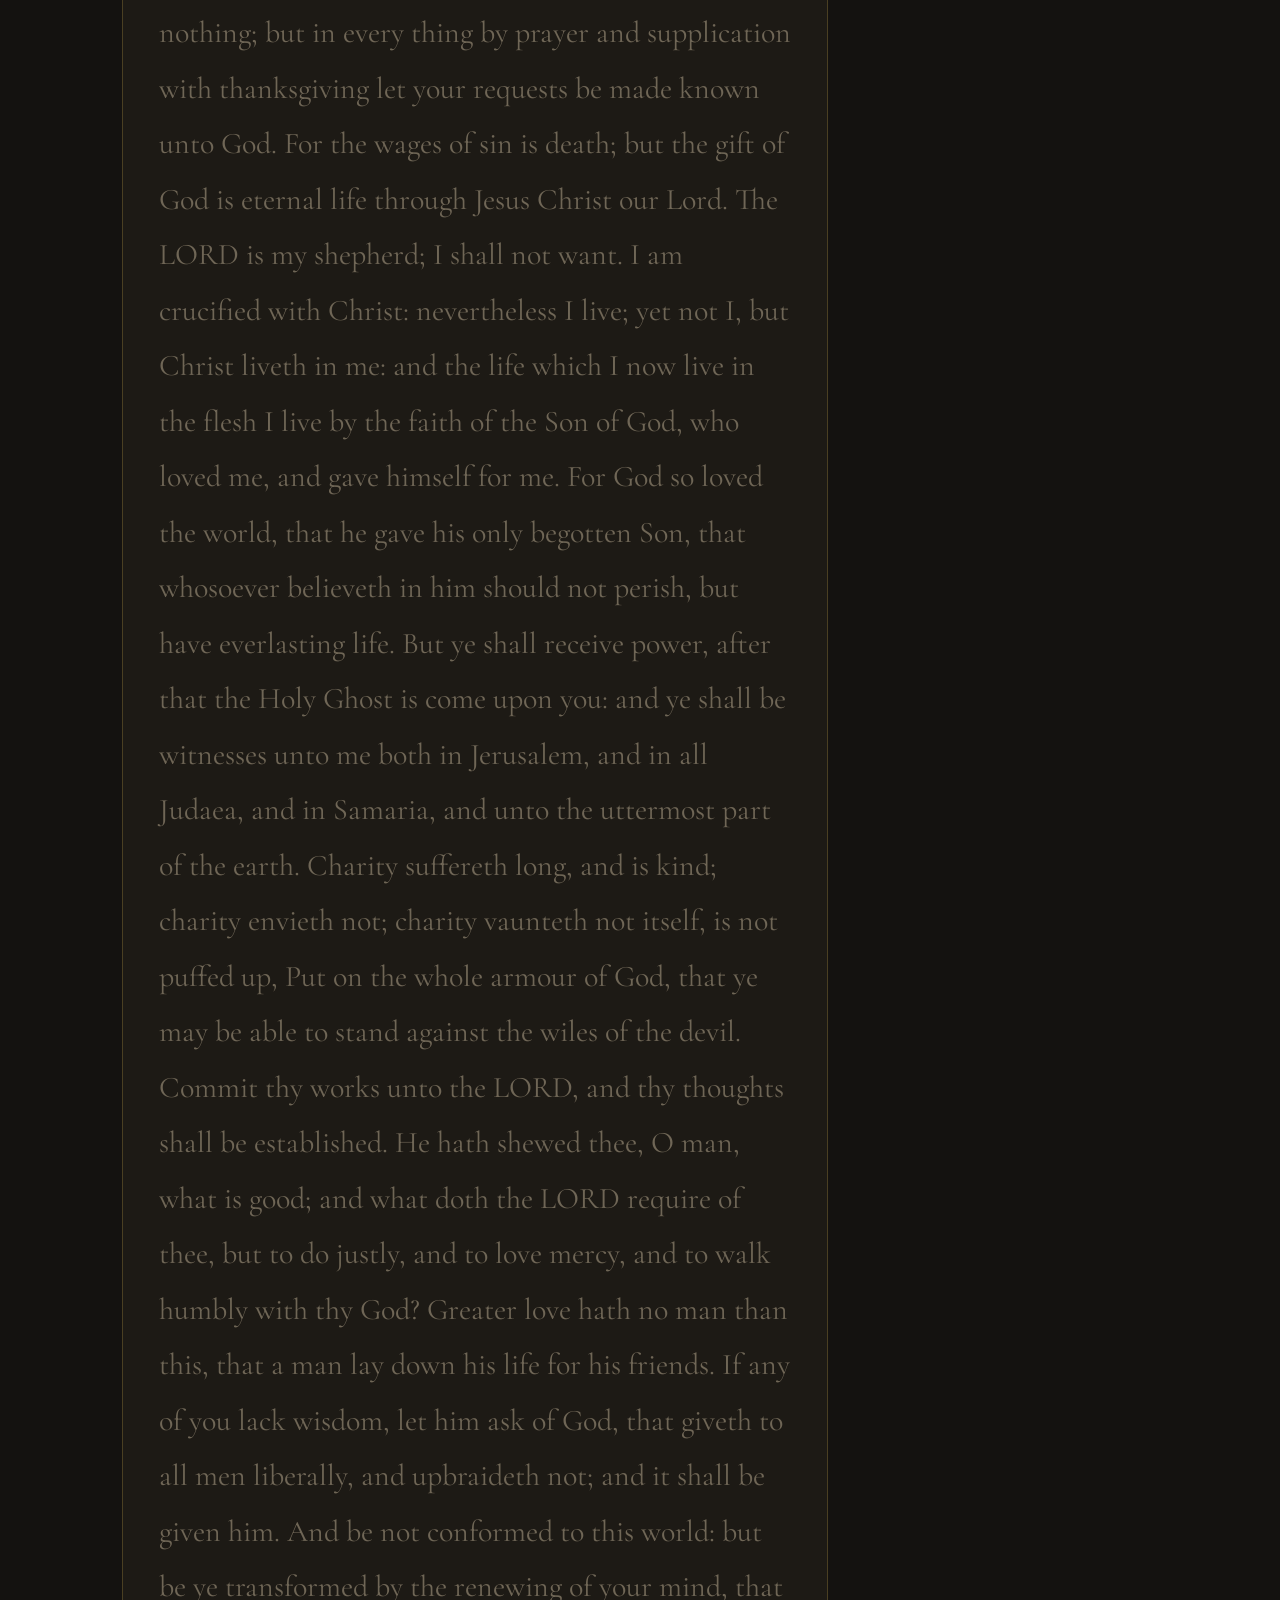
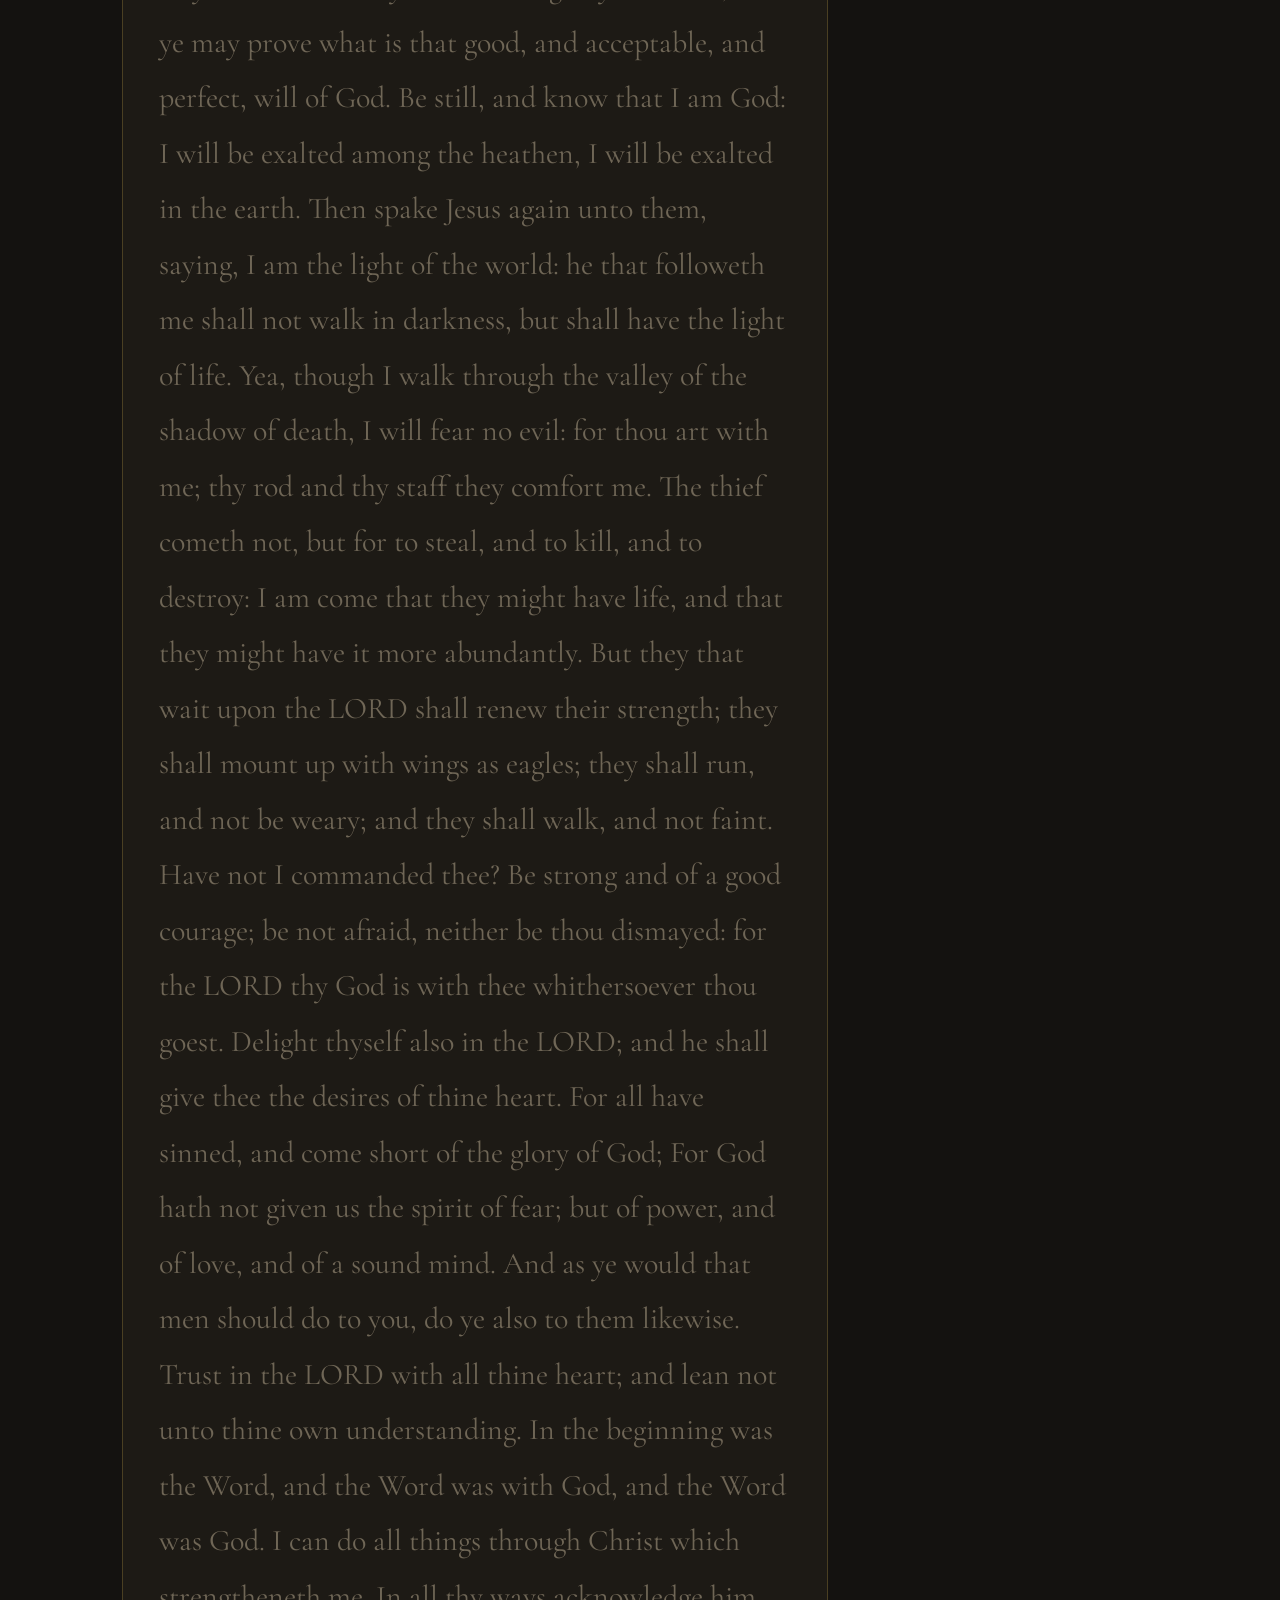
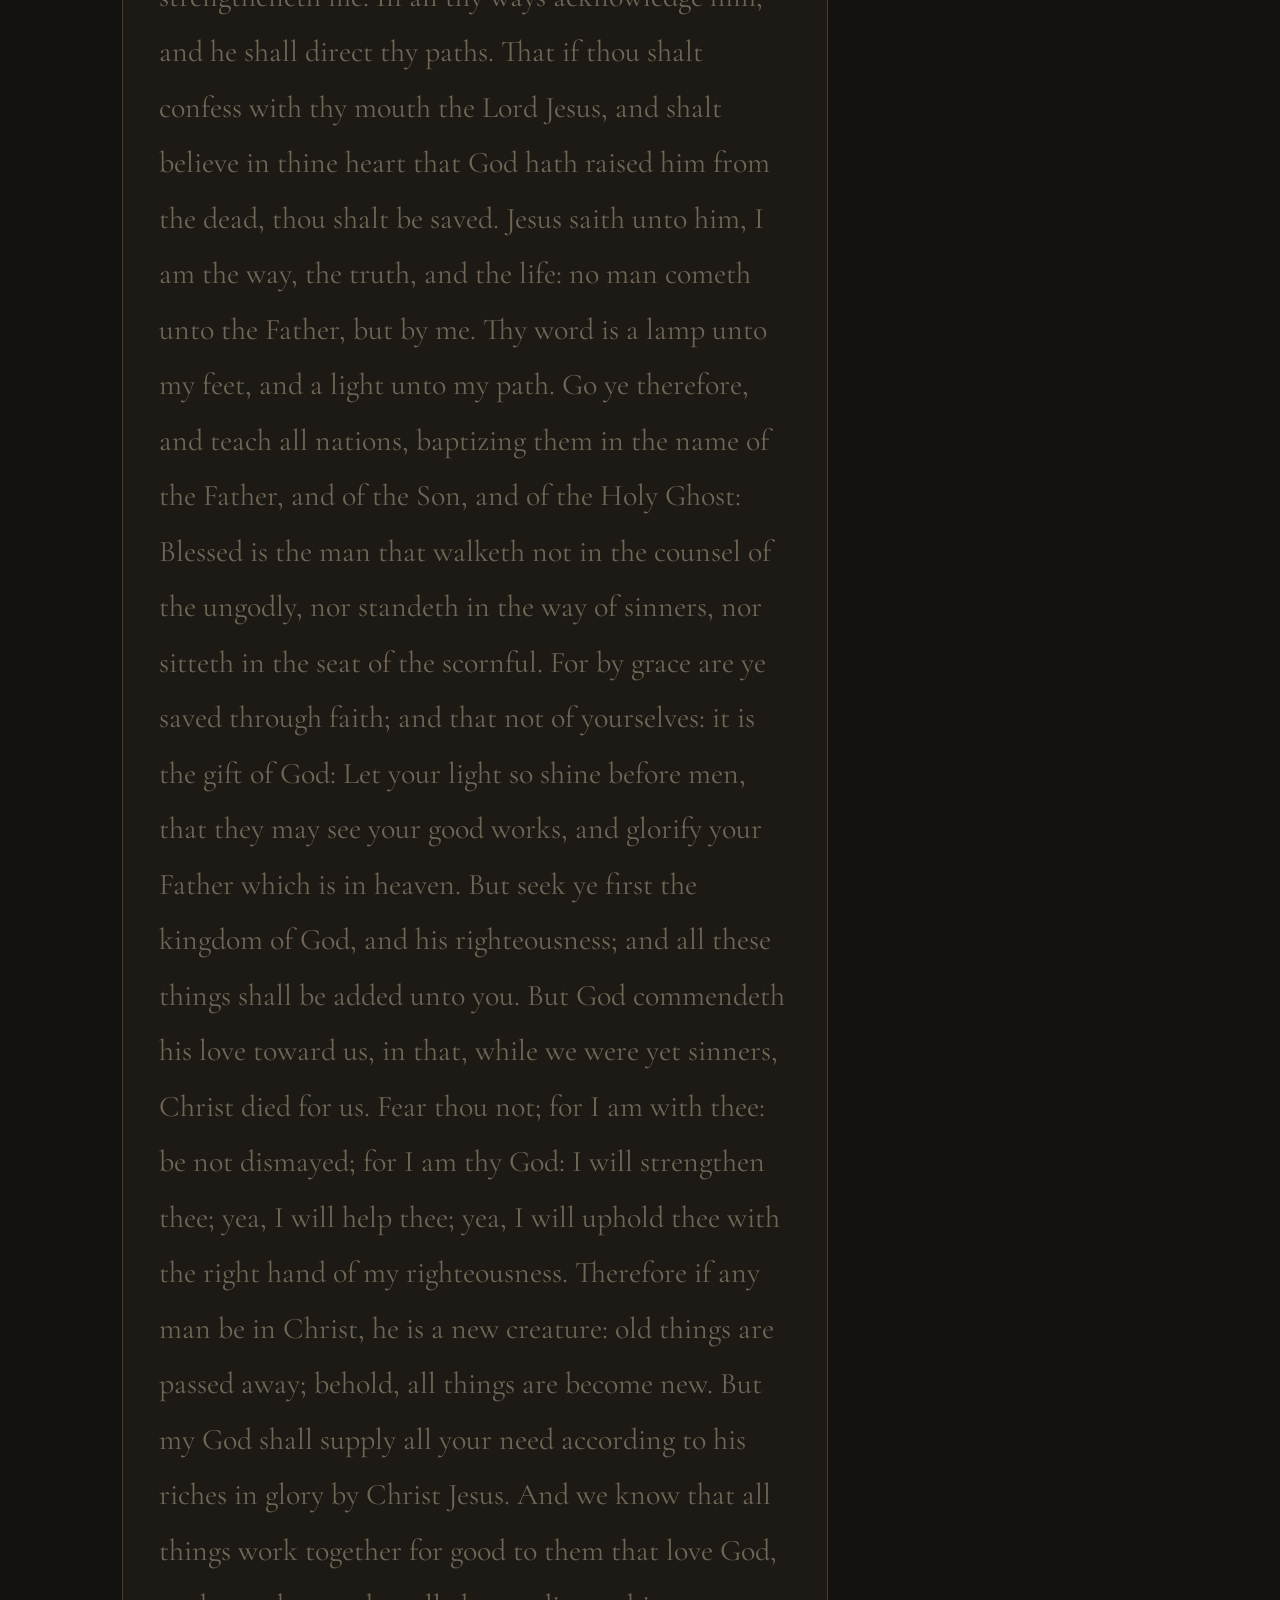
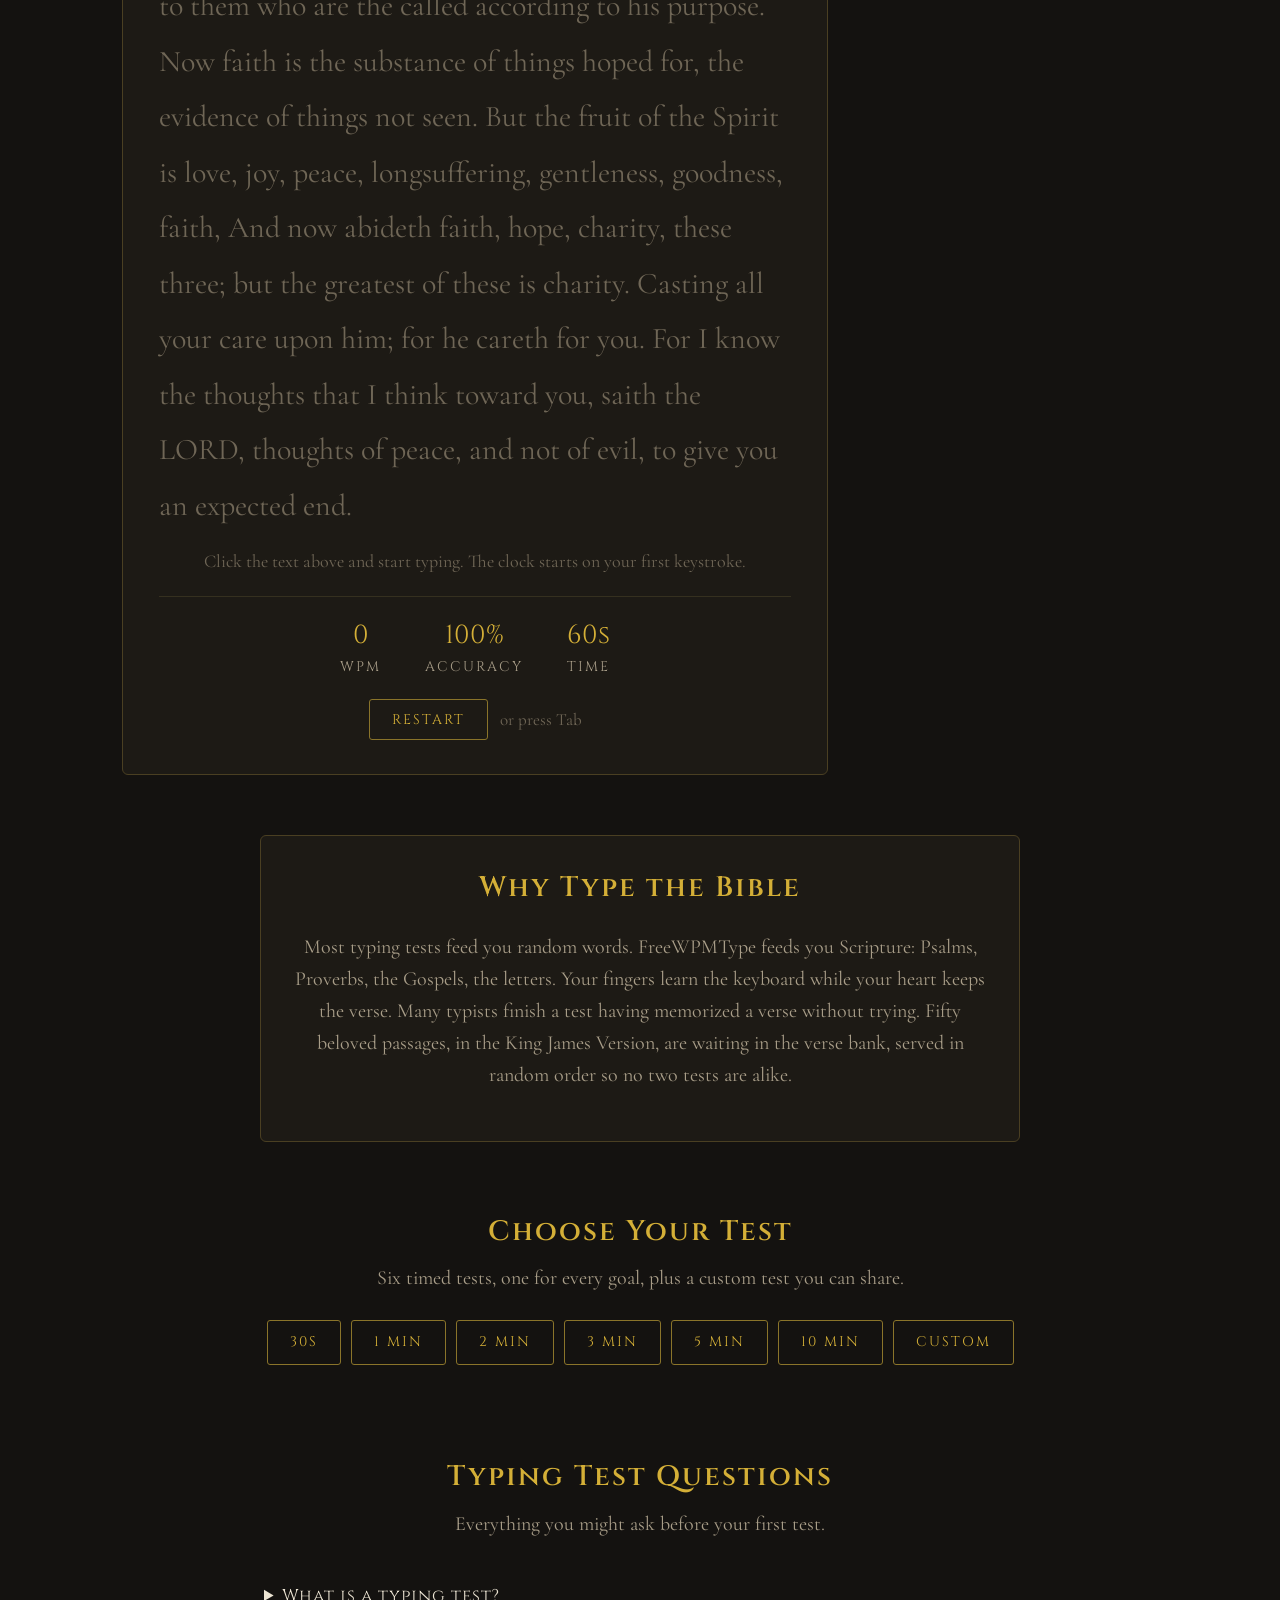
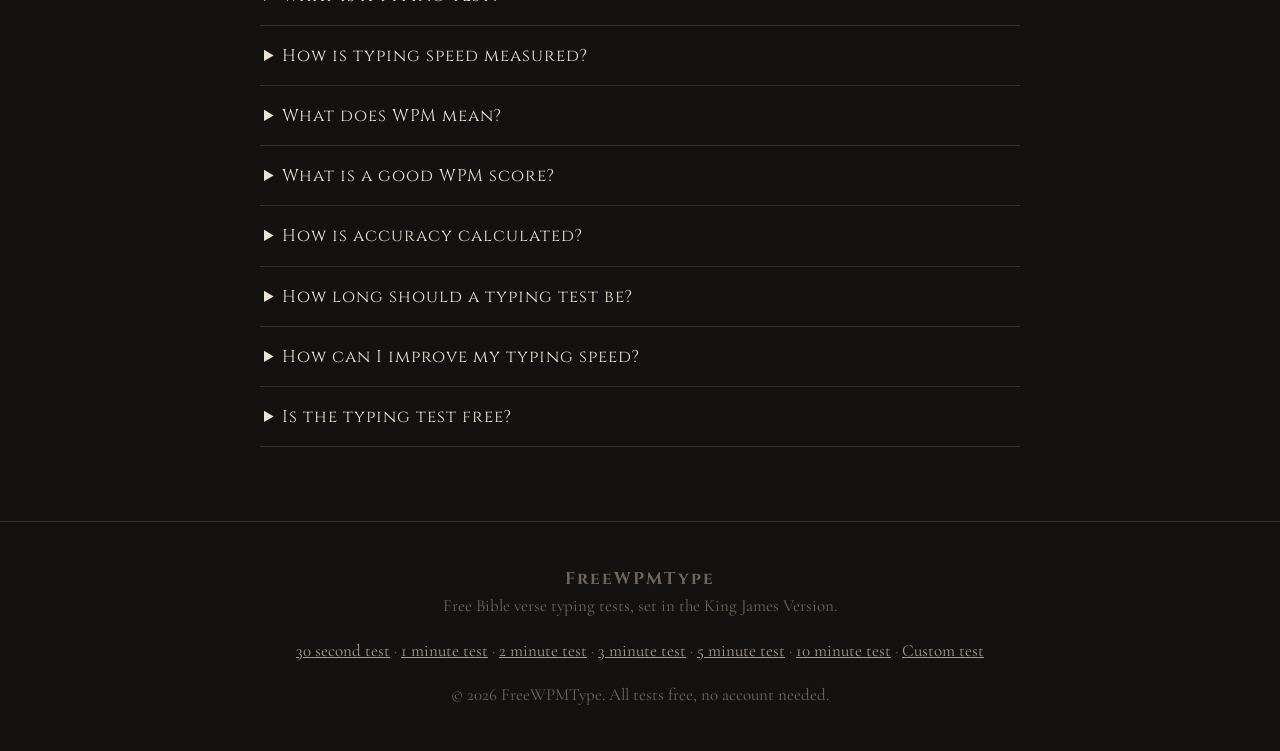
==== commit e3f0c42a: "Rename VerseType to FreeWPMType; canonical domain freewpmtest.com" ====
--- a/index.html
+++ b/index.html
@@ -3,9 +3,9 @@
 <head>
 <meta charset="utf-8">
 <meta name="viewport" content="width=device-width, initial-scale=1">
-<title>Free Bible Verse Typing Test - Check Your WPM | VerseType</title>
+<title>Free Bible Verse Typing Test - Check Your WPM | FreeWPMType</title>
 <meta name="description" content="Take a free typing test with Bible verses. Check your WPM and accuracy, earn certificates and badges, and build a daily streak. No account needed.">
-<link rel="canonical" href="https://www.versetype.com/index.html">
+<link rel="canonical" href="https://freewpmtest.com/index.html">
 <link rel="preconnect" href="https://fonts.googleapis.com"><link rel="preconnect" href="https://fonts.gstatic.com" crossorigin><link href="https://fonts.googleapis.com/css2?family=Cinzel:wght@400;600;700&family=Cormorant+Garamond:ital,wght@0,400;0,500;0,600;1,400&display=swap" rel="stylesheet">
 <link rel="stylesheet" href="assets/style.css">
 <script type="application/ld+json">
@@ -18,7 +18,7 @@
       "name": "What is a typing test?",
       "acceptedAnswer": {
         "@type": "Answer",
-        "text": "A typing test is a short timed exercise where you copy a passage of text as fast and as accurately as you can. When the timer ends you get a score that shows your speed and accuracy. On VerseType every passage is a Bible verse."
+        "text": "A typing test is a short timed exercise where you copy a passage of text as fast and as accurately as you can. When the timer ends you get a score that shows your speed and accuracy. On FreeWPMType every passage is a Bible verse."
       }
     },
     {
@@ -50,7 +50,7 @@
       "name": "How is accuracy calculated?",
       "acceptedAnswer": {
         "@type": "Answer",
-        "text": "Accuracy is the share of your keystrokes that match the text. If you type 200 characters and 190 are correct, your accuracy is 95 percent. VerseType shows your accuracy live while you type."
+        "text": "Accuracy is the share of your keystrokes that match the text. If you type 200 characters and 190 are correct, your accuracy is 95 percent. FreeWPMType shows your accuracy live while you type."
       }
     },
     {
@@ -74,7 +74,7 @@
       "name": "Is the typing test free?",
       "acceptedAnswer": {
         "@type": "Answer",
-        "text": "Yes. Every test on VerseType is free, with no account and no sign up. Your best scores, streaks, and badges are saved in your own browser."
+        "text": "Yes. Every test on FreeWPMType is free, with no account and no sign up. Your best scores, streaks, and badges are saved in your own browser."
       }
     }
   ]
@@ -82,7 +82,7 @@
 </script>
 </head>
 <body>
-<header class="site-header"><div class="wrap"><a class="logo" href="index.html">VerseType<small>TYPE THE BIBLE</small></a><nav class="nav"><a href="index.html">Home</a><a href="1-minute-typing-test.html" class="hide-mobile">Tests</a><a href="custom-typing-test.html">Custom Test</a><button class="btn" id="theme-toggle" type="button">Light mode</button></nav></div></header>
+<header class="site-header"><div class="wrap"><a class="logo" href="index.html">FreeWPMType<small>TYPE THE BIBLE</small></a><nav class="nav"><a href="index.html">Home</a><a href="1-minute-typing-test.html" class="hide-mobile">Tests</a><a href="custom-typing-test.html">Custom Test</a><button class="btn" id="theme-toggle" type="button">Light mode</button></nav></div></header>
 <div class="wrap"><!-- Ad slot: top banner. Reserved for a future ad network. No ad code yet. -->
 <div class="ad-slot ad-banner"><span>Advertisement</span></div>
 <main><section class="hero"><div class="wrap"><h1>Type the <span class="gold">Bible</span></h1><p class="lead">A free typing test with a difference. Every passage is a verse of Scripture, set in the King James Version. Check your WPM, keep your accuracy, and let the Word stay with you.</p><div class="hero-rule"></div><div class="streak-bar"><span><span style="color:var(--gold-bright);">★</span> Day streak: <strong id="vt-streak-count">0</strong></span><span>Tests taken: <strong id="vt-test-count">0</strong></span></div><div class="badge-row" id="vt-badges"></div></div></section><div class="layout"><div><div class="vt-widget" data-duration="60">
@@ -99,21 +99,21 @@
 <div class="ad-slot ad-results"><span>Advertisement</span></div>
 <div class="vt-stats"><div class="stat-card"><div class="stat-num vt-stat-wpm">0</div><div class="stat-label">WPM</div></div><div class="stat-card"><div class="stat-num vt-stat-acc">0%</div><div class="stat-label">Accuracy</div></div><div class="stat-card"><div class="stat-num vt-stat-chars">0</div><div class="stat-label">Characters</div></div><div class="stat-card"><div class="stat-num vt-stat-time">0s</div><div class="stat-label">Time</div></div></div>
 <div class="vt-tricky"></div>
-<div class="vt-cert"><div class="cert-kicker">VerseType</div><div class="cert-title">Certificate of Typing</div><div class="cert-wpm"><span class="vt-cert-wpm">0</span></div><div class="cert-sub">words per minute</div><div class="cert-sub vt-cert-acc"></div><div class="cert-verse vt-cert-verse"></div><div class="cert-ref vt-cert-ref"></div><div class="cert-date vt-cert-date"></div><div class="cert-seal">VT</div></div>
+<div class="vt-cert"><div class="cert-kicker">FreeWPMType</div><div class="cert-title">Certificate of Typing</div><div class="cert-wpm"><span class="vt-cert-wpm">0</span></div><div class="cert-sub">words per minute</div><div class="cert-sub vt-cert-acc"></div><div class="cert-verse vt-cert-verse"></div><div class="cert-ref vt-cert-ref"></div><div class="cert-date vt-cert-date"></div><div class="cert-seal">FW</div></div>
 <div class="vt-actions"><button class="btn vt-print" type="button">Print certificate</button><button class="btn vt-again" type="button">Try again</button></div>
 </div>
 </div>
 </div><div><!-- Ad slot: side rectangle. Reserved for a future ad network. No ad code yet. -->
 <div class="ad-slot ad-rect"><span>Advertisement</span></div>
-</div></div><section class="section"><div class="wrap"><div class="bible-note"><h2>Why Type the Bible</h2><p>Most typing tests feed you random words. VerseType feeds you Scripture: Psalms, Proverbs, the Gospels, the letters. Your fingers learn the keyboard while your heart keeps the verse. Many typists finish a test having memorized a verse without trying. Fifty beloved passages, in the King James Version, are waiting in the verse bank, served in random order so no two tests are alike.</p></div></div></section><section class="section"><div class="wrap"><h2>Choose Your Test</h2><p class="sub">Six timed tests, one for every goal, plus a custom test you can share.</p><div class="test-links"><a class="btn" href="30-second-typing-test.html">30s</a><a class="btn" href="1-minute-typing-test.html">1 min</a><a class="btn" href="2-minute-typing-test.html">2 min</a><a class="btn" href="3-minute-typing-test.html">3 min</a><a class="btn" href="5-minute-typing-test.html">5 min</a><a class="btn" href="10-minute-typing-test.html">10 min</a><a class="btn" href="custom-typing-test.html">Custom</a></div></div></section><section class="section"><div class="wrap"><h2>Typing Test Questions</h2><p class="sub">Everything you might ask before your first test.</p><div class="faq"><details><summary>What is a typing test?</summary><p>A typing test is a short timed exercise where you copy a passage of text as fast and as accurately as you can. When the timer ends you get a score that shows your speed and accuracy. On VerseType every passage is a Bible verse.</p></details><details><summary>How is typing speed measured?</summary><p>Typing speed is measured in words per minute, written WPM. The test counts every correct character you typed, divides by five to estimate words, then divides by the minutes you spent typing. Five characters is the agreed standard for one word, spaces included.</p></details><details><summary>What does WPM mean?</summary><p>WPM stands for words per minute. It is the standard unit for typing speed around the world. Because one word is counted as five characters, the number stays fair whether the text is short or long.</p></details><details><summary>What is a good WPM score?</summary><p>Most people type between 30 and 40 WPM. A score above 60 is strong, above 80 is excellent, and professional typists often pass 100. Accuracy matters as much as speed, so a clean 45 beats a messy 70.</p></details><details><summary>How is accuracy calculated?</summary><p>Accuracy is the share of your keystrokes that match the text. If you type 200 characters and 190 are correct, your accuracy is 95 percent. VerseType shows your accuracy live while you type.</p></details><details><summary>How long should a typing test be?</summary><p>One minute is the standard and the best place to start. Longer tests of 3, 5, or 10 minutes give a steadier measure of your true speed, since short bursts can flatter you. Pick a length that matches your goal: quick check, daily practice, or endurance.</p></details><details><summary>How can I improve my typing speed?</summary><p>Practice a little every day, keep your eyes on the text instead of your hands, and slow down until your accuracy sits above 95 percent. Speed grows on top of accuracy, not instead of it. Typing Scripture daily gives your fingers the workout and your heart the verse.</p></details><details><summary>Is the typing test free?</summary><p>Yes. Every test on VerseType is free, with no account and no sign up. Your best scores, streaks, and badges are saved in your own browser.</p></details></div></div></section></main></div><footer><div class="wrap"><p><strong style="font-family:Cinzel,serif;letter-spacing:2px;">VerseType</strong><br>Free Bible verse typing tests, set in the King James Version.</p><p><a href="30-second-typing-test.html">30 second test</a> &middot; <a href="1-minute-typing-test.html">1 minute test</a> &middot; <a href="2-minute-typing-test.html">2 minute test</a> &middot; <a href="3-minute-typing-test.html">3 minute test</a> &middot; <a href="5-minute-typing-test.html">5 minute test</a> &middot; <a href="10-minute-typing-test.html">10 minute test</a> &middot; <a href="custom-typing-test.html">Custom test</a></p><p>&copy; 2026 VerseType. All tests free, no account needed.</p></div></footer>
-<script src="assets/versetype.js"></script>
+</div></div><section class="section"><div class="wrap"><div class="bible-note"><h2>Why Type the Bible</h2><p>Most typing tests feed you random words. FreeWPMType feeds you Scripture: Psalms, Proverbs, the Gospels, the letters. Your fingers learn the keyboard while your heart keeps the verse. Many typists finish a test having memorized a verse without trying. Fifty beloved passages, in the King James Version, are waiting in the verse bank, served in random order so no two tests are alike.</p></div></div></section><section class="section"><div class="wrap"><h2>Choose Your Test</h2><p class="sub">Six timed tests, one for every goal, plus a custom test you can share.</p><div class="test-links"><a class="btn" href="30-second-typing-test.html">30s</a><a class="btn" href="1-minute-typing-test.html">1 min</a><a class="btn" href="2-minute-typing-test.html">2 min</a><a class="btn" href="3-minute-typing-test.html">3 min</a><a class="btn" href="5-minute-typing-test.html">5 min</a><a class="btn" href="10-minute-typing-test.html">10 min</a><a class="btn" href="custom-typing-test.html">Custom</a></div></div></section><section class="section"><div class="wrap"><h2>Typing Test Questions</h2><p class="sub">Everything you might ask before your first test.</p><div class="faq"><details><summary>What is a typing test?</summary><p>A typing test is a short timed exercise where you copy a passage of text as fast and as accurately as you can. When the timer ends you get a score that shows your speed and accuracy. On FreeWPMType every passage is a Bible verse.</p></details><details><summary>How is typing speed measured?</summary><p>Typing speed is measured in words per minute, written WPM. The test counts every correct character you typed, divides by five to estimate words, then divides by the minutes you spent typing. Five characters is the agreed standard for one word, spaces included.</p></details><details><summary>What does WPM mean?</summary><p>WPM stands for words per minute. It is the standard unit for typing speed around the world. Because one word is counted as five characters, the number stays fair whether the text is short or long.</p></details><details><summary>What is a good WPM score?</summary><p>Most people type between 30 and 40 WPM. A score above 60 is strong, above 80 is excellent, and professional typists often pass 100. Accuracy matters as much as speed, so a clean 45 beats a messy 70.</p></details><details><summary>How is accuracy calculated?</summary><p>Accuracy is the share of your keystrokes that match the text. If you type 200 characters and 190 are correct, your accuracy is 95 percent. FreeWPMType shows your accuracy live while you type.</p></details><details><summary>How long should a typing test be?</summary><p>One minute is the standard and the best place to start. Longer tests of 3, 5, or 10 minutes give a steadier measure of your true speed, since short bursts can flatter you. Pick a length that matches your goal: quick check, daily practice, or endurance.</p></details><details><summary>How can I improve my typing speed?</summary><p>Practice a little every day, keep your eyes on the text instead of your hands, and slow down until your accuracy sits above 95 percent. Speed grows on top of accuracy, not instead of it. Typing Scripture daily gives your fingers the workout and your heart the verse.</p></details><details><summary>Is the typing test free?</summary><p>Yes. Every test on FreeWPMType is free, with no account and no sign up. Your best scores, streaks, and badges are saved in your own browser.</p></details></div></div></section></main></div><footer><div class="wrap"><p><strong style="font-family:Cinzel,serif;letter-spacing:2px;">FreeWPMType</strong><br>Free Bible verse typing tests, set in the King James Version.</p><p><a href="30-second-typing-test.html">30 second test</a> &middot; <a href="1-minute-typing-test.html">1 minute test</a> &middot; <a href="2-minute-typing-test.html">2 minute test</a> &middot; <a href="3-minute-typing-test.html">3 minute test</a> &middot; <a href="5-minute-typing-test.html">5 minute test</a> &middot; <a href="10-minute-typing-test.html">10 minute test</a> &middot; <a href="custom-typing-test.html">Custom test</a></p><p>&copy; 2026 FreeWPMType. All tests free, no account needed.</p></div></footer>
+<script src="assets/freewpmtype.js"></script>
 <script>
 function VT_renderHomepage() {
-  var s = read('versetype_streak', {count: 0});
+  var s = read('freewpmtype_streak', {count: 0});
   var el = document.getElementById('vt-streak-count');
   if (el) el.textContent = s.count || 0;
   var t = document.getElementById('vt-test-count');
-  if (t) t.textContent = read('versetype_tests', 0);
+  if (t) t.textContent = read('freewpmtype_tests', 0);
   var b = document.getElementById('vt-badges');
   if (b && typeof BADGES !== 'undefined') {
     var earned = earnedBadges();
--- a/assets/style.css
+++ b/assets/style.css
@@ -1,4 +1,4 @@
-/* VerseType design system: a quiet chapel, not an arcade. */
+/* FreeWPMType design system: a quiet chapel, not an arcade. */
 :root {
   --bg: #141210;
   --surface: #1d1a15;
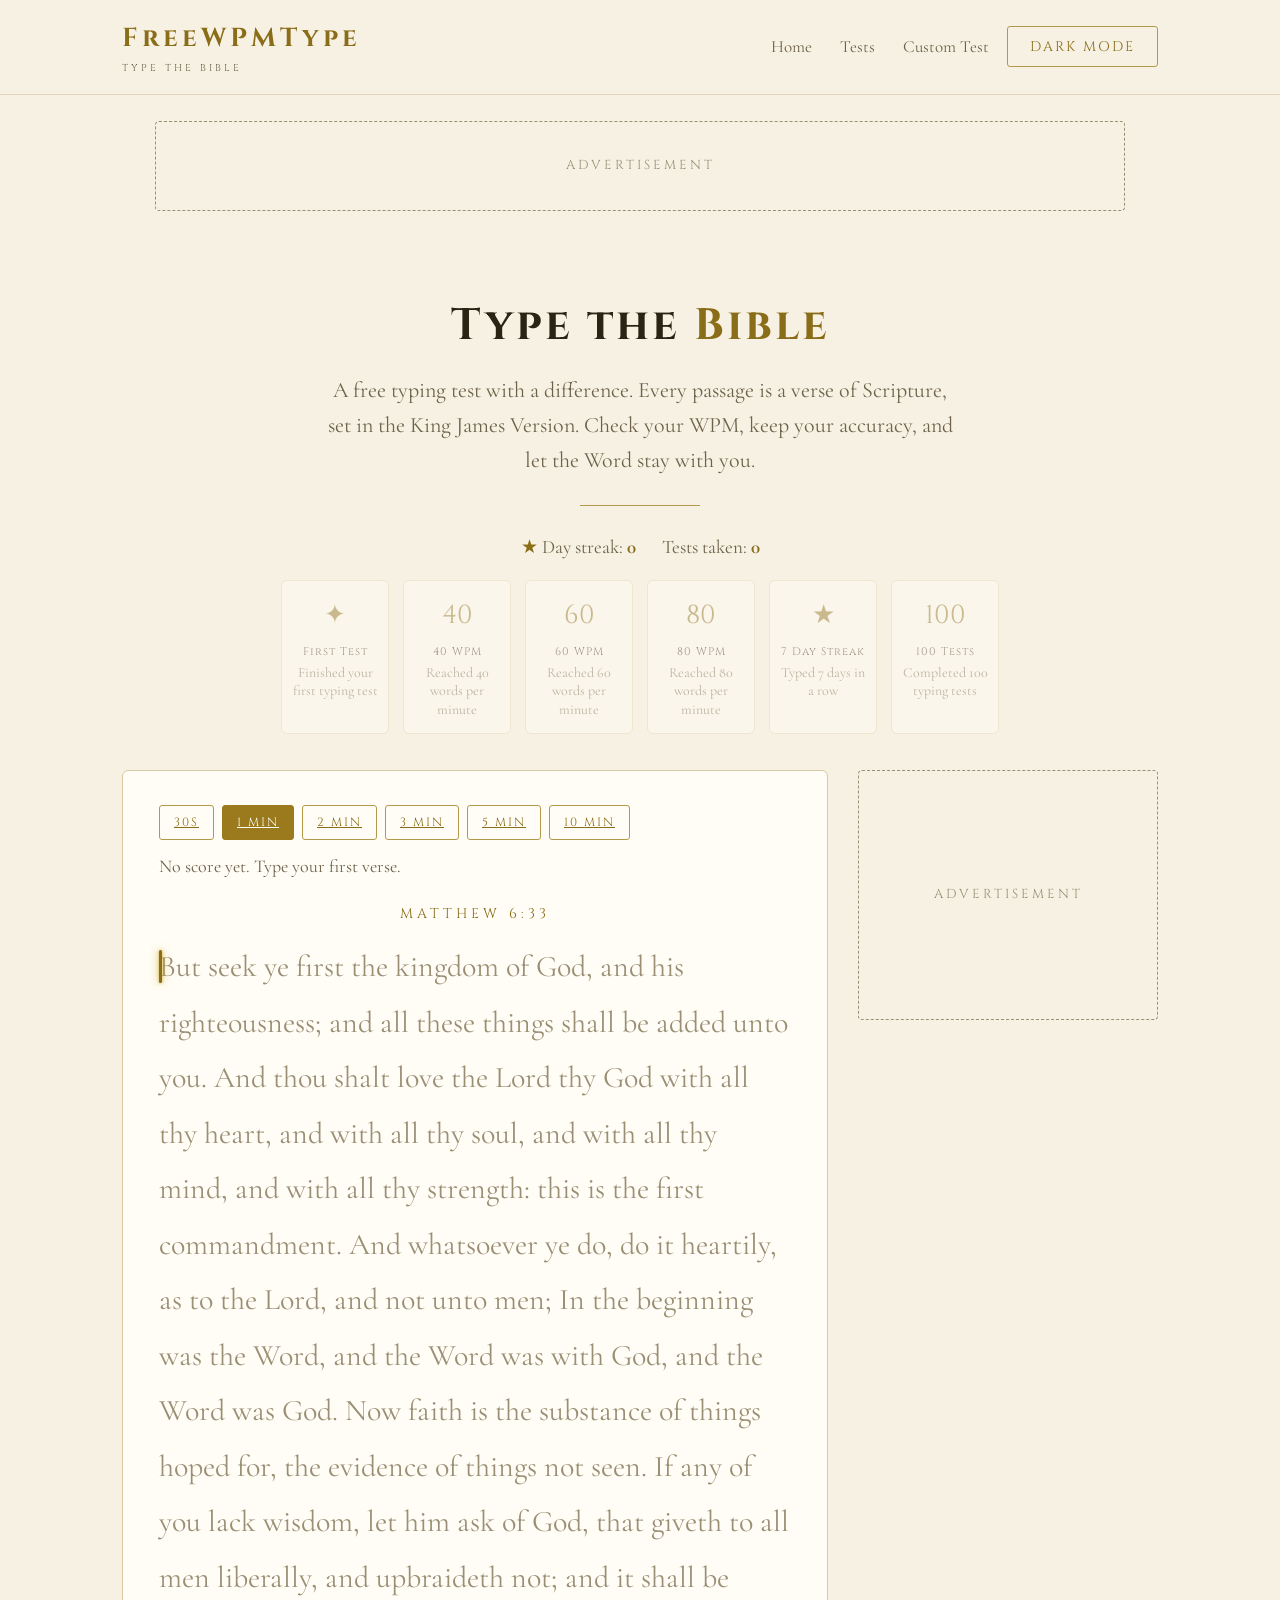
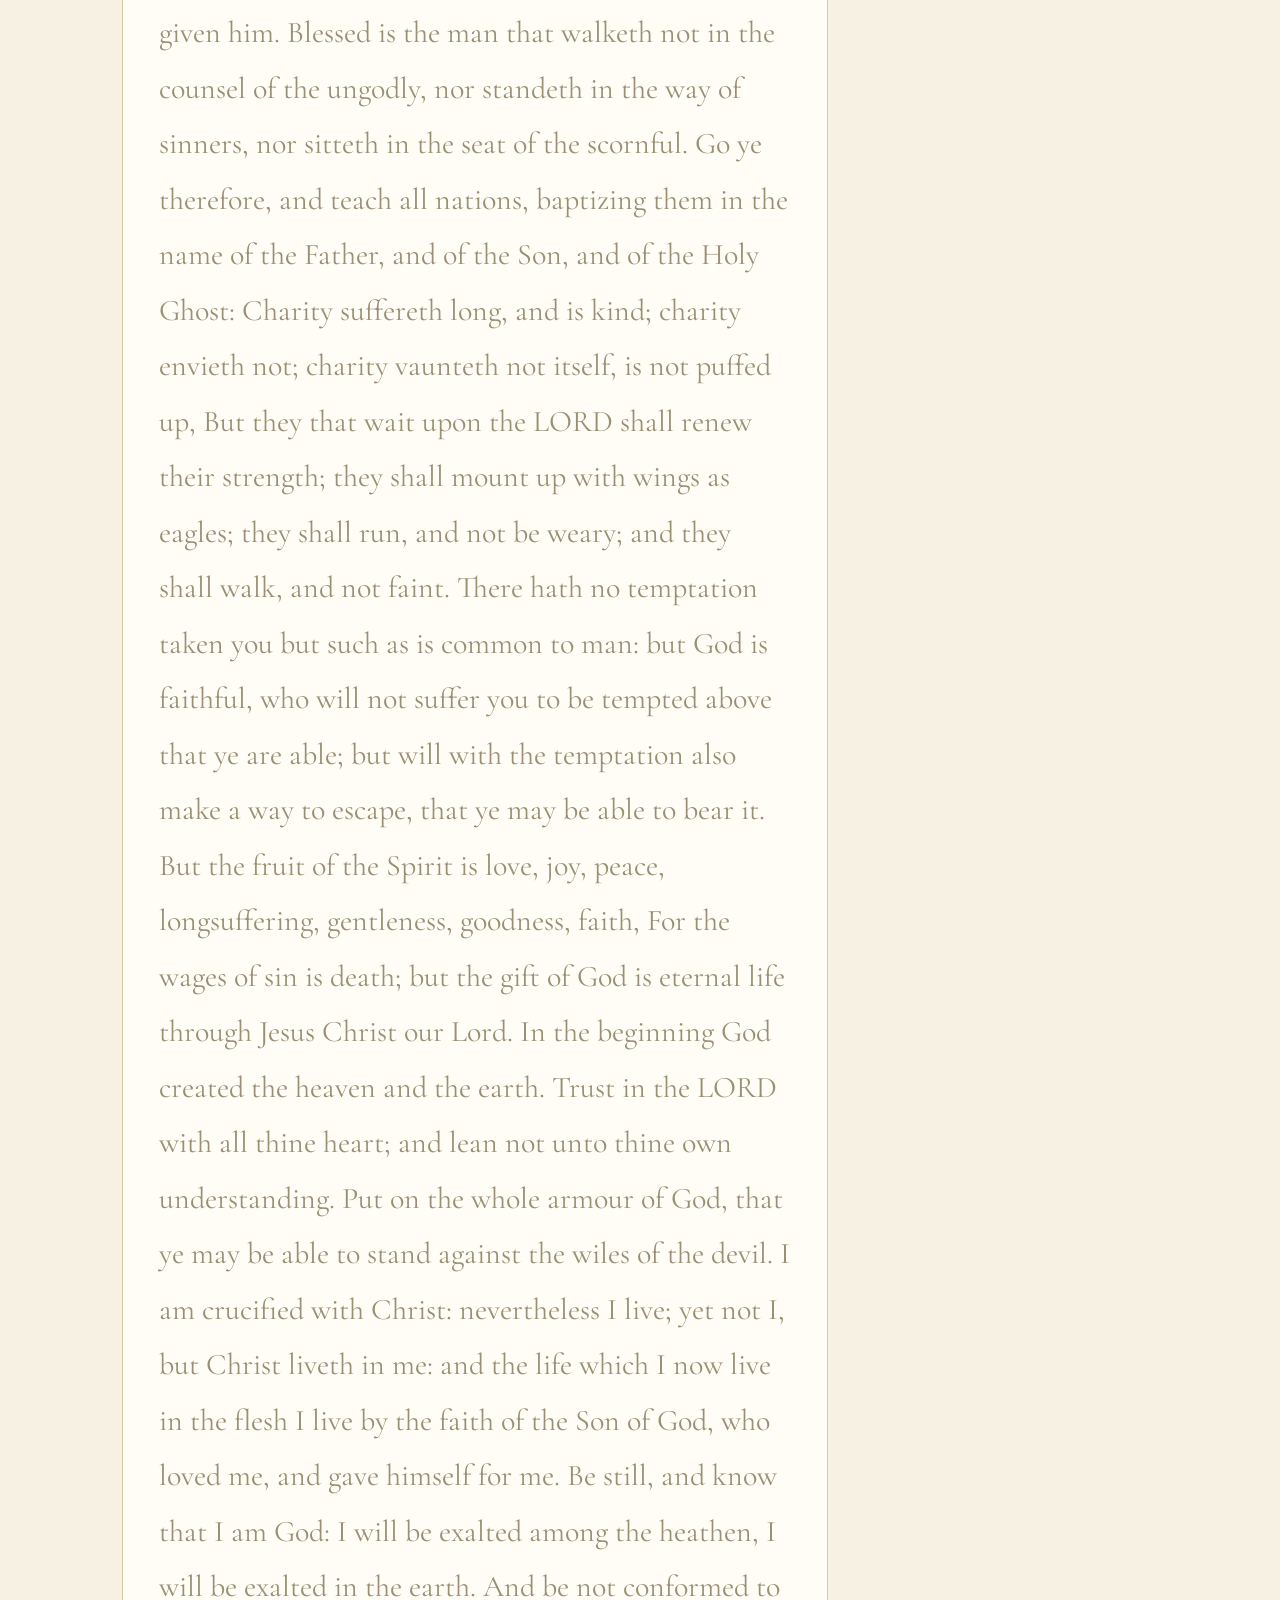
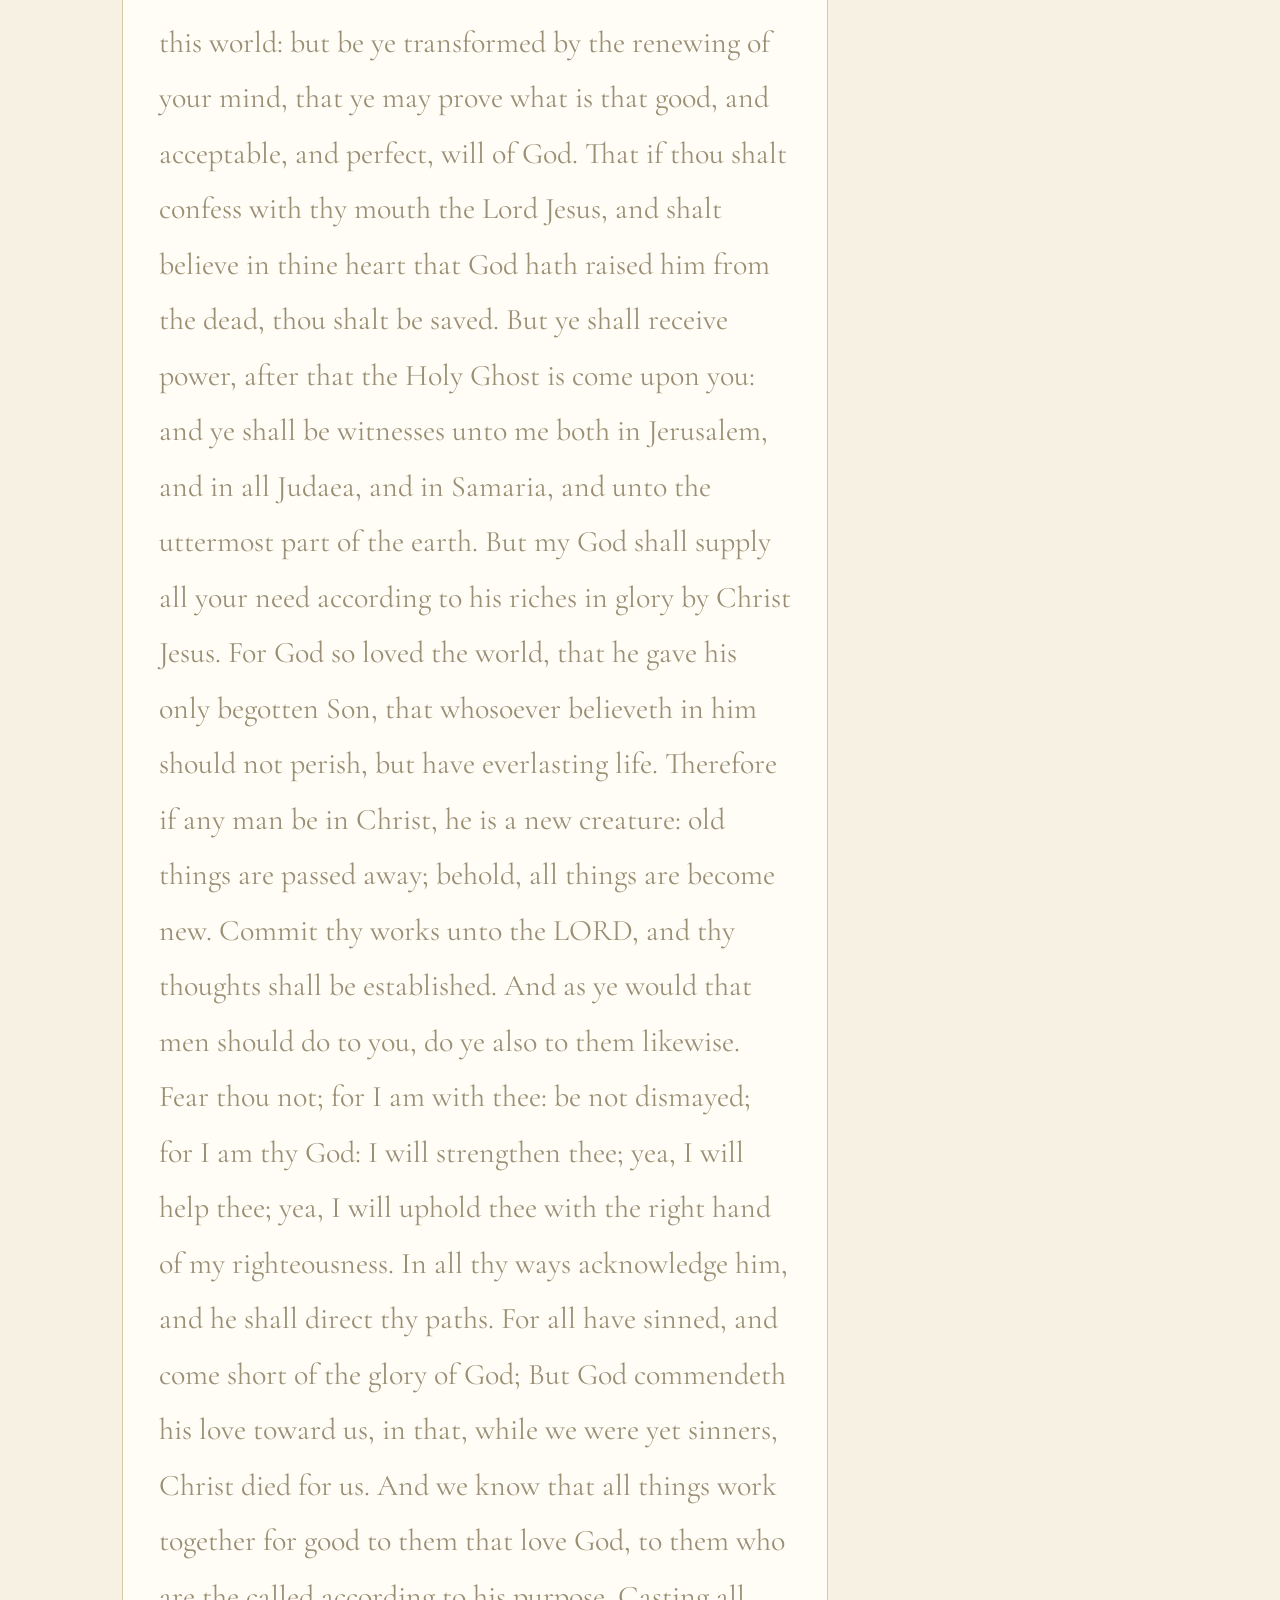
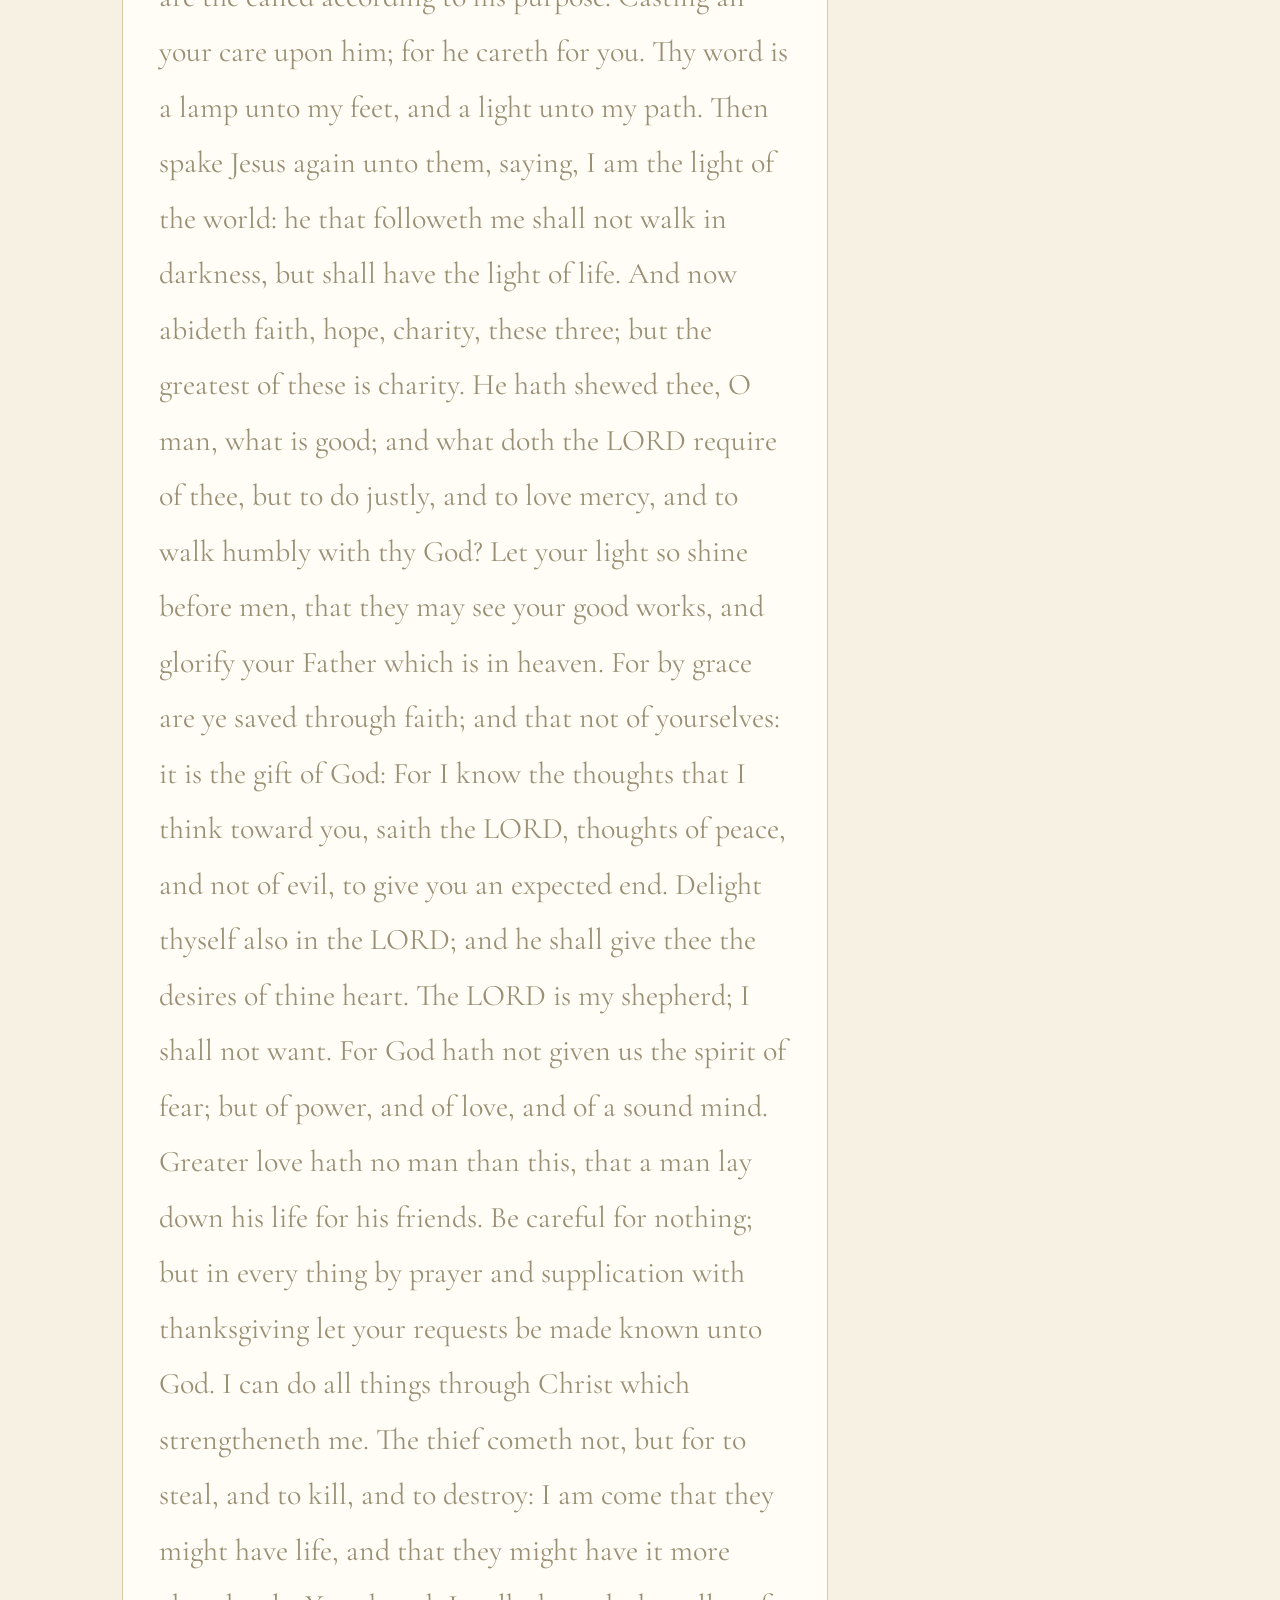
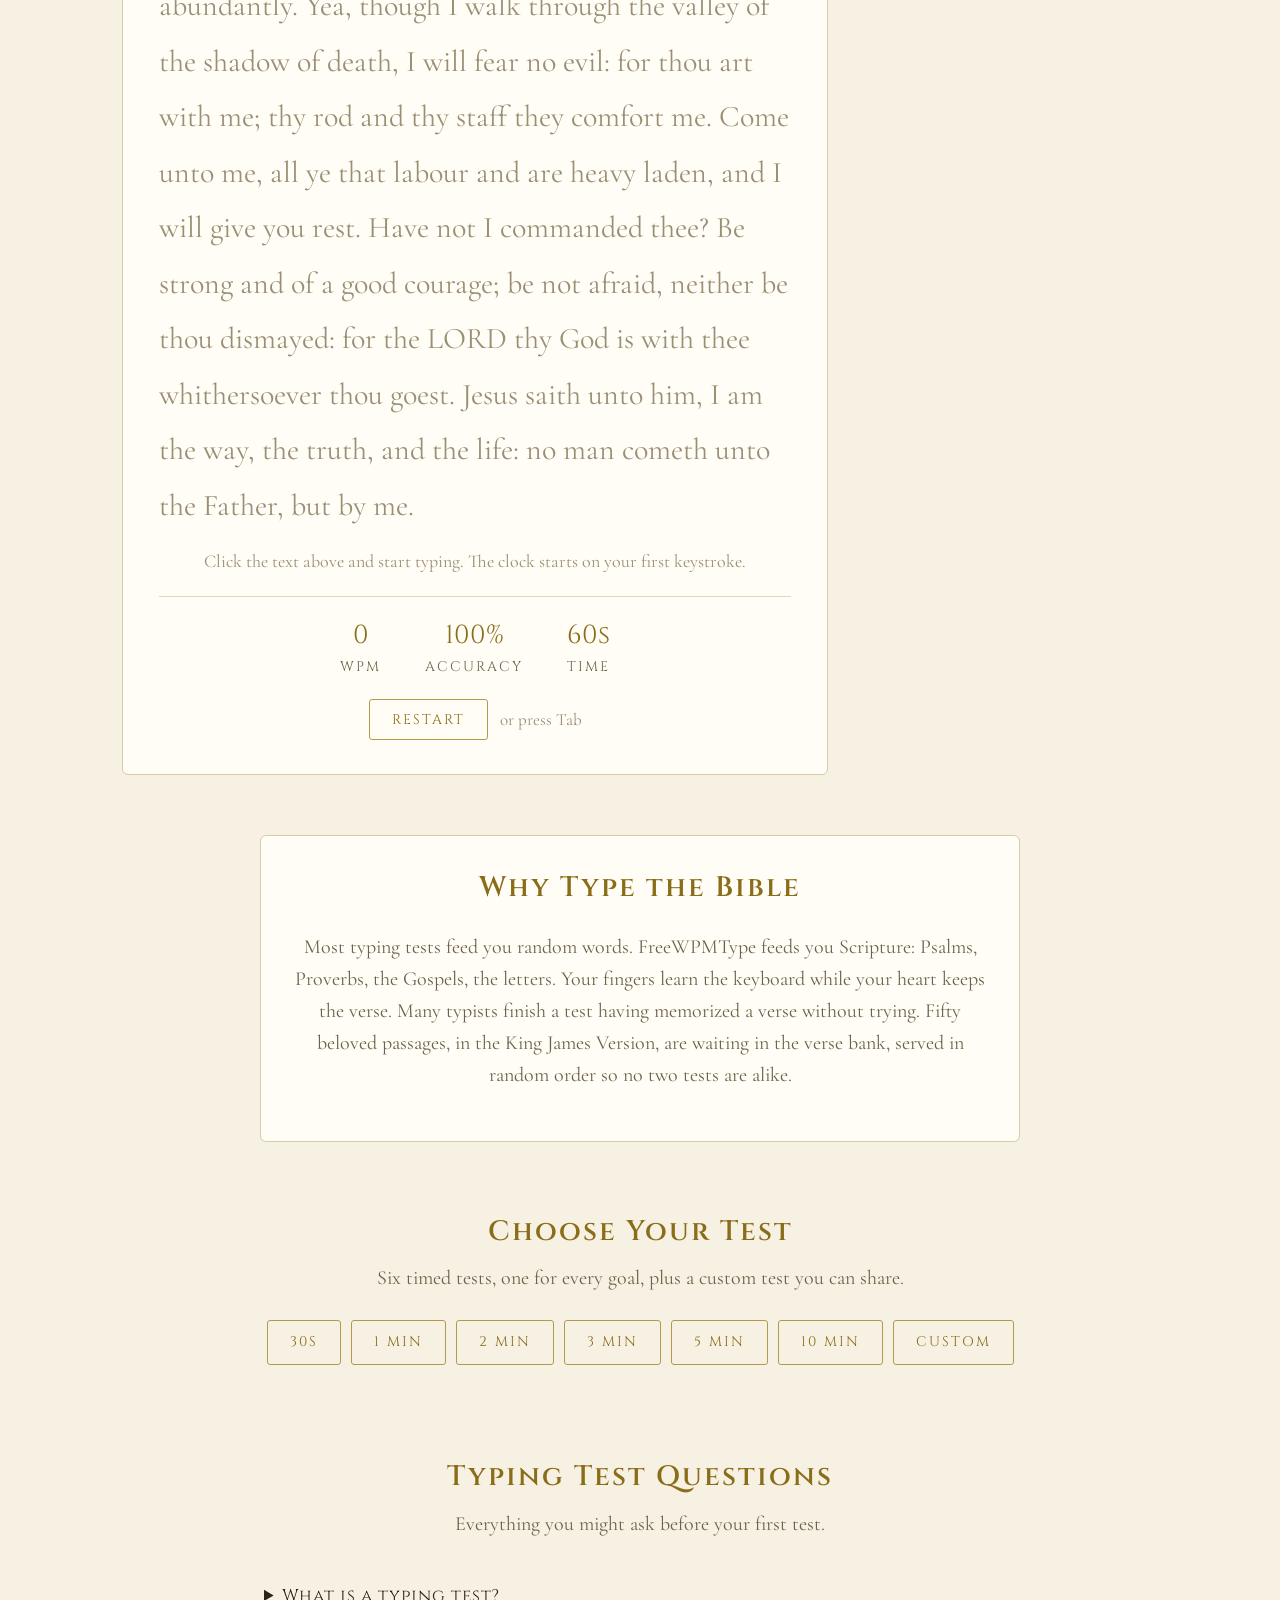
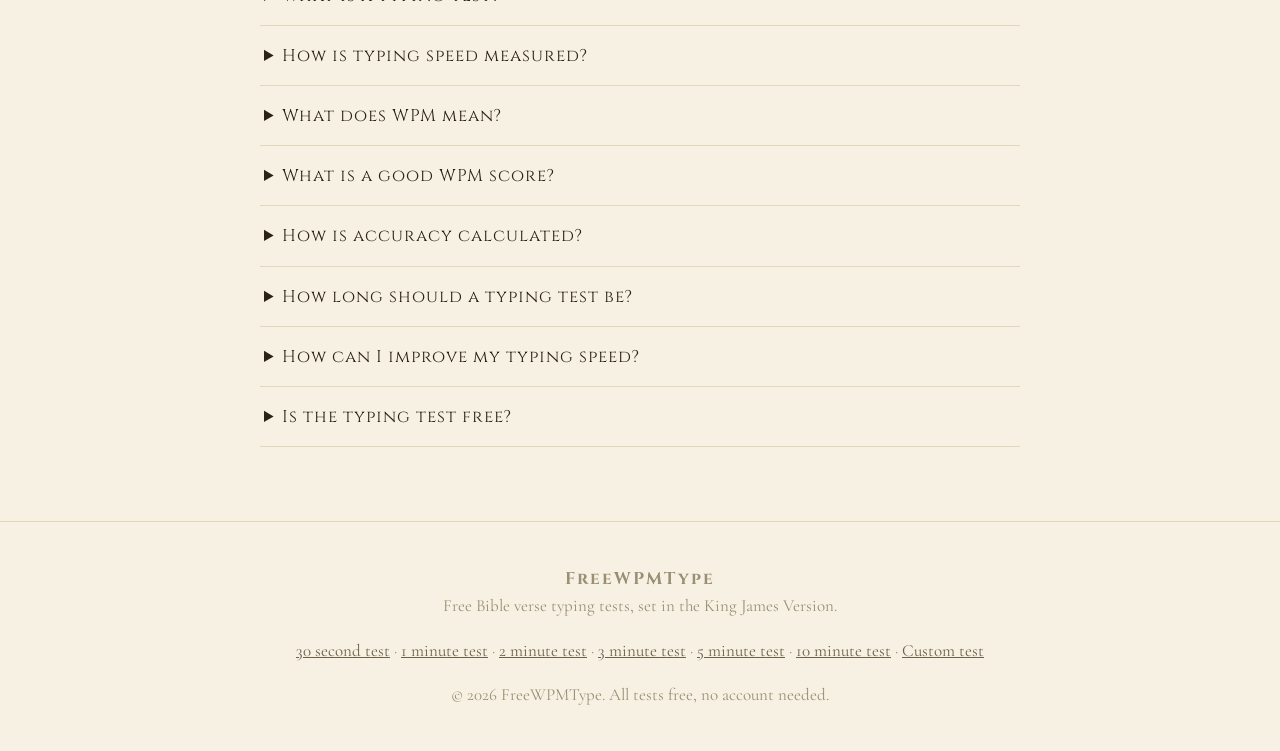
==== commit 90e1898e: "Light theme is the default" ====
--- a/index.html
+++ b/index.html
@@ -82,7 +82,7 @@
 </script>
 </head>
 <body>
-<header class="site-header"><div class="wrap"><a class="logo" href="index.html">FreeWPMType<small>TYPE THE BIBLE</small></a><nav class="nav"><a href="index.html">Home</a><a href="1-minute-typing-test.html" class="hide-mobile">Tests</a><a href="custom-typing-test.html">Custom Test</a><button class="btn" id="theme-toggle" type="button">Light mode</button></nav></div></header>
+<header class="site-header"><div class="wrap"><a class="logo" href="index.html">FreeWPMType<small>TYPE THE BIBLE</small></a><nav class="nav"><a href="index.html">Home</a><a href="1-minute-typing-test.html" class="hide-mobile">Tests</a><a href="custom-typing-test.html">Custom Test</a><button class="btn" id="theme-toggle" type="button">Dark mode</button></nav></div></header>
 <div class="wrap"><!-- Ad slot: top banner. Reserved for a future ad network. No ad code yet. -->
 <div class="ad-slot ad-banner"><span>Advertisement</span></div>
 <main><section class="hero"><div class="wrap"><h1>Type the <span class="gold">Bible</span></h1><p class="lead">A free typing test with a difference. Every passage is a verse of Scripture, set in the King James Version. Check your WPM, keep your accuracy, and let the Word stay with you.</p><div class="hero-rule"></div><div class="streak-bar"><span><span style="color:var(--gold-bright);">★</span> Day streak: <strong id="vt-streak-count">0</strong></span><span>Tests taken: <strong id="vt-test-count">0</strong></span></div><div class="badge-row" id="vt-badges"></div></div></section><div class="layout"><div><div class="vt-widget" data-duration="60">
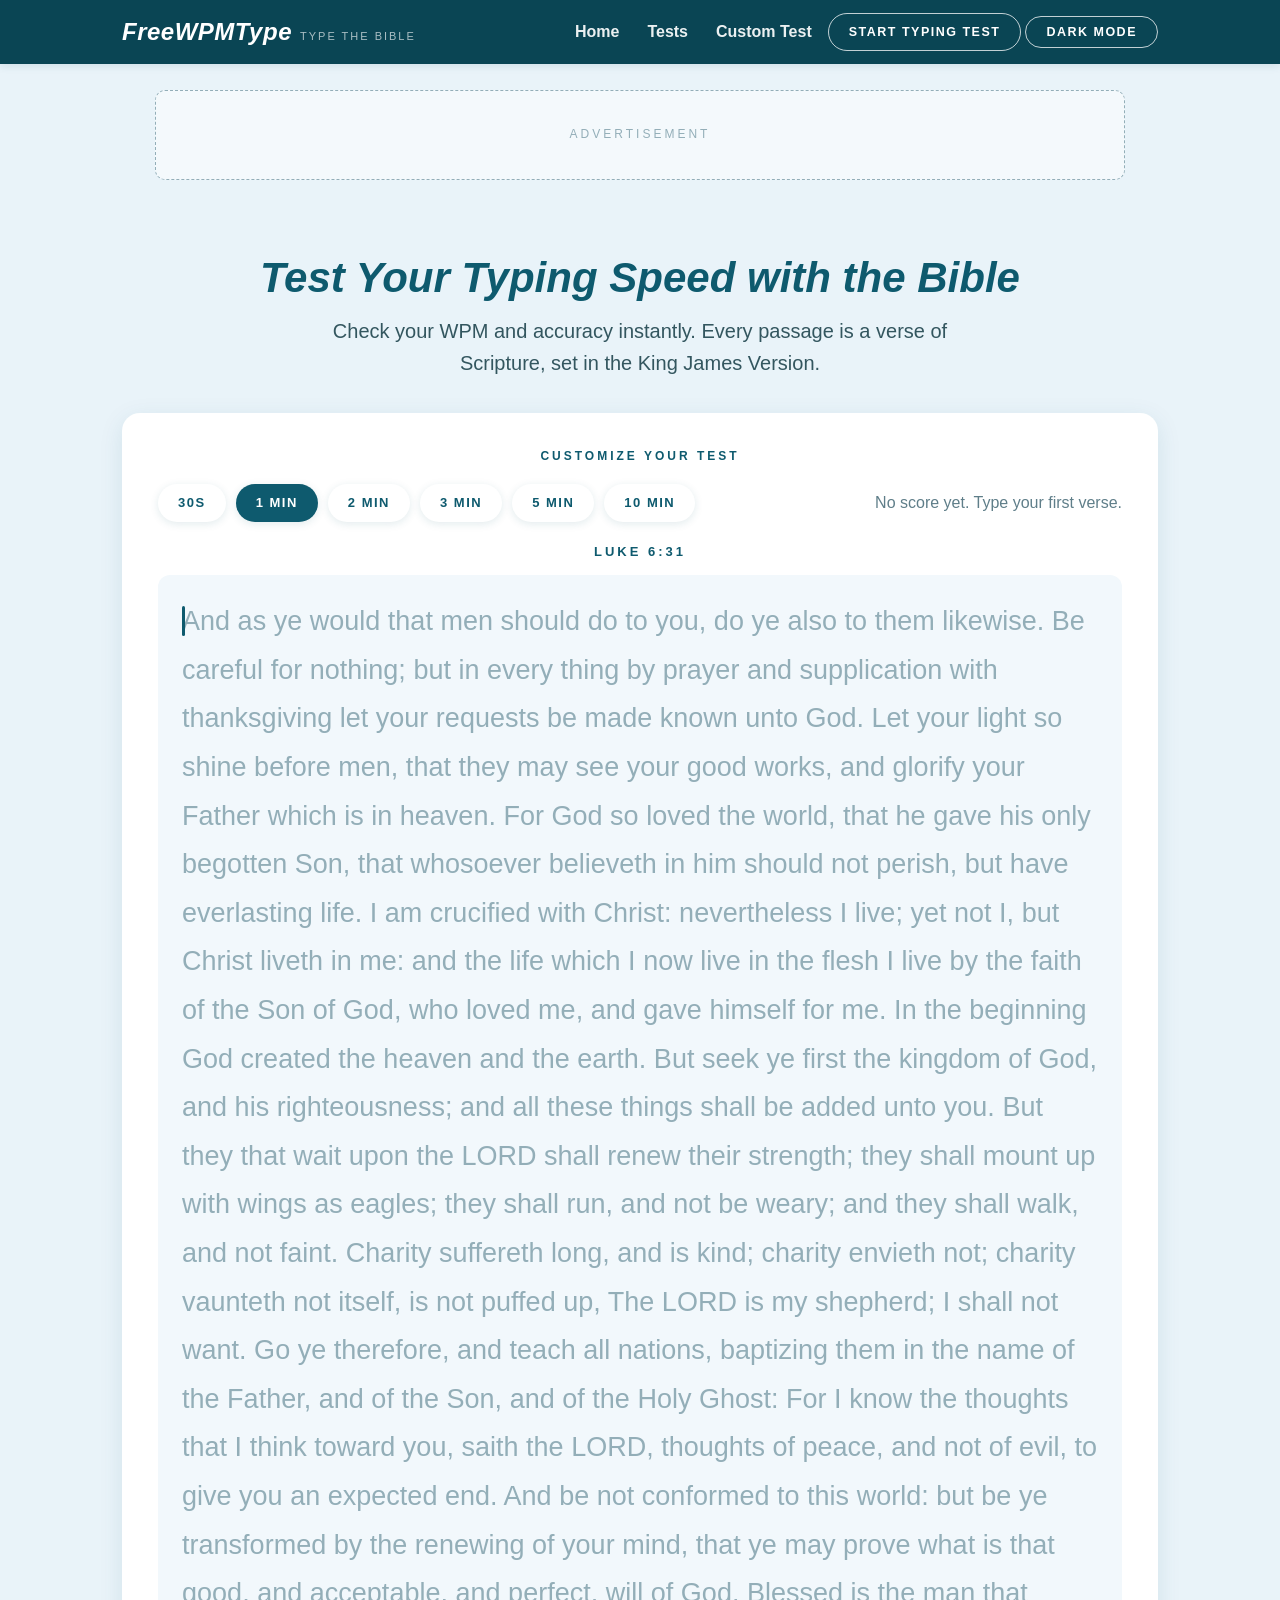
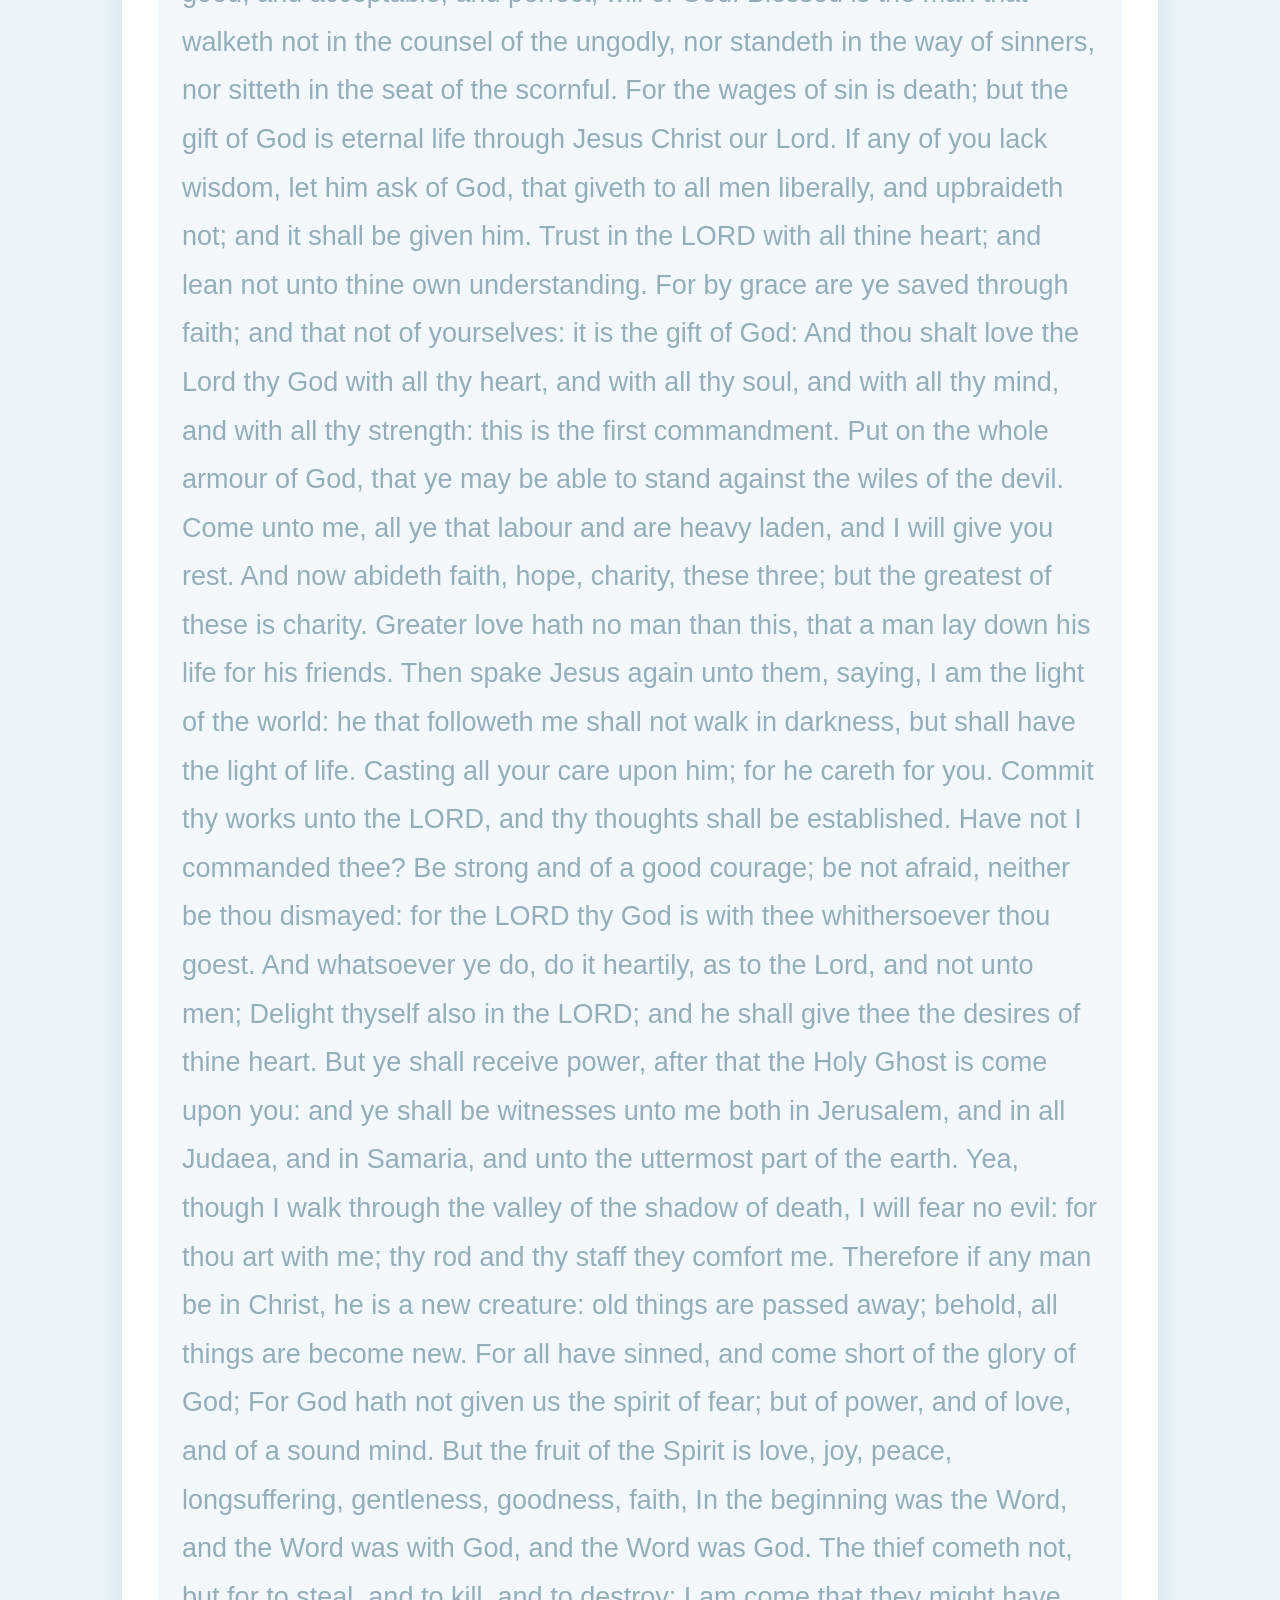
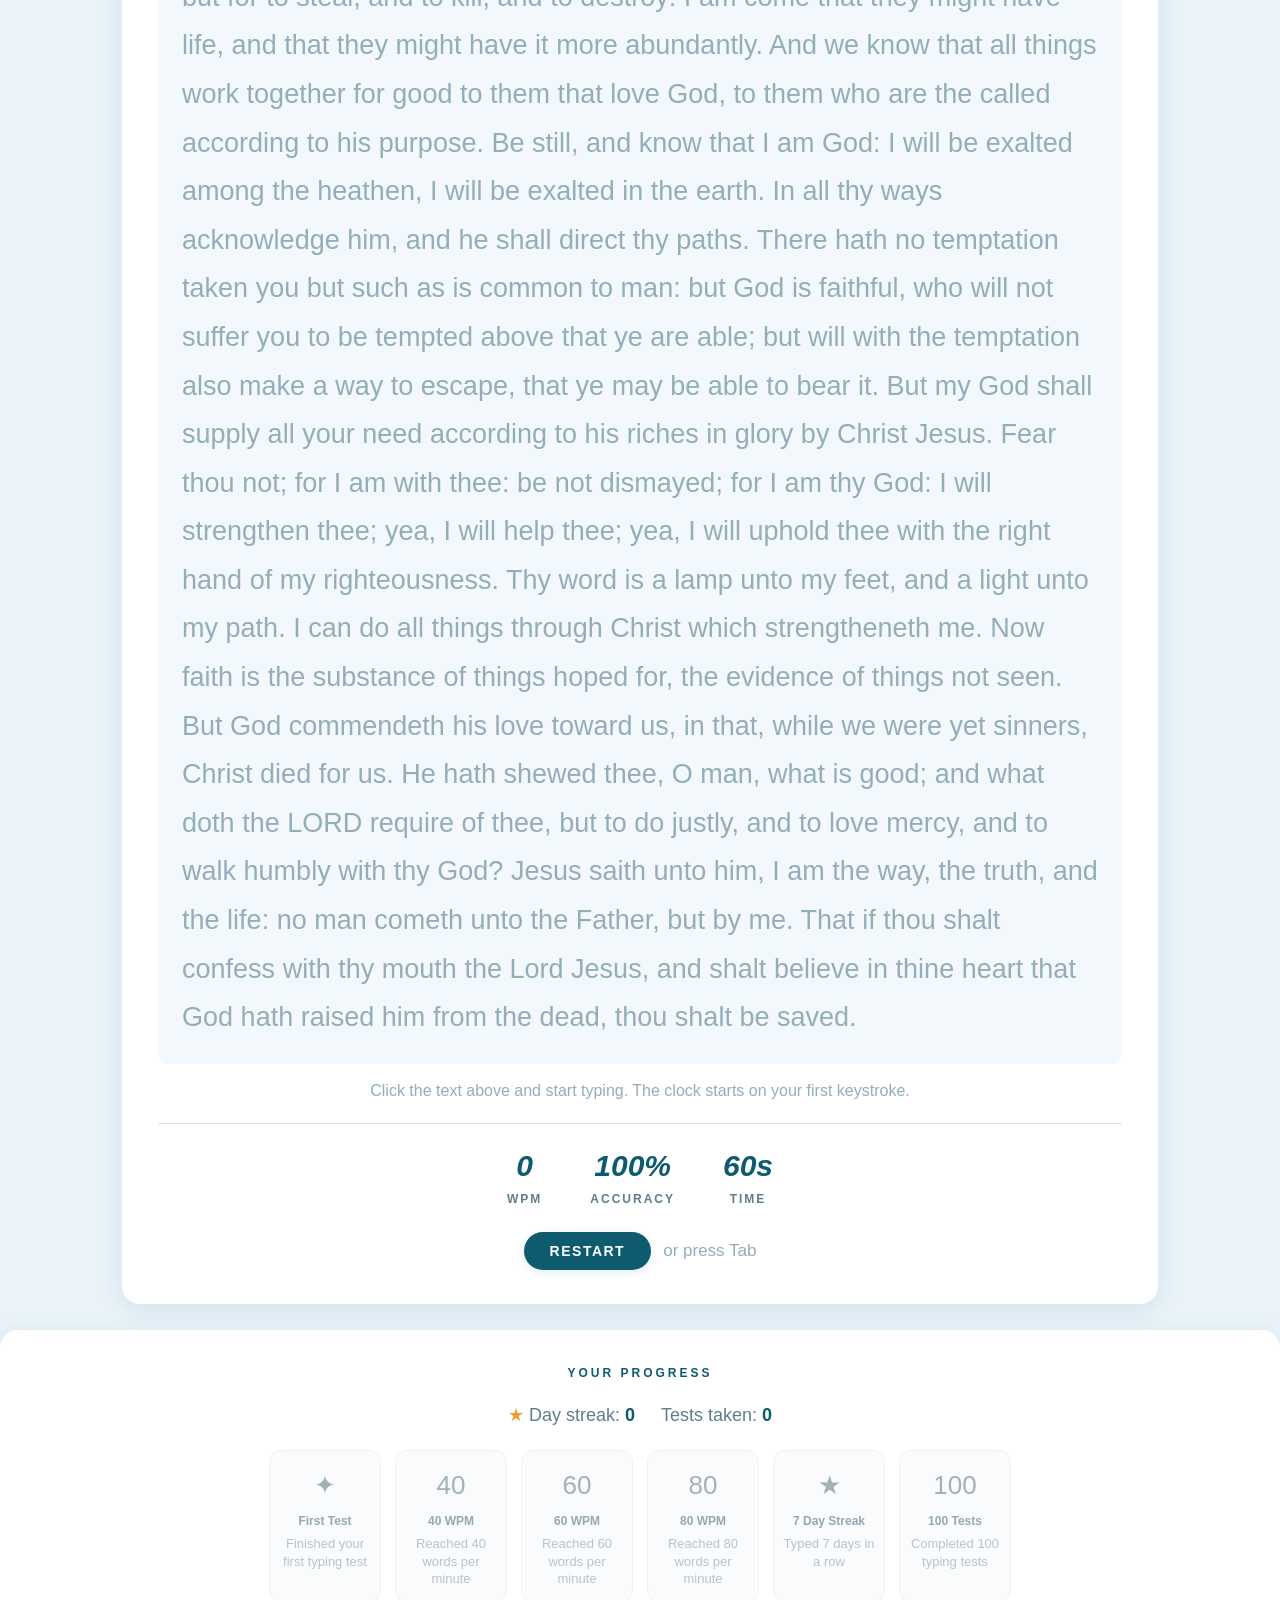
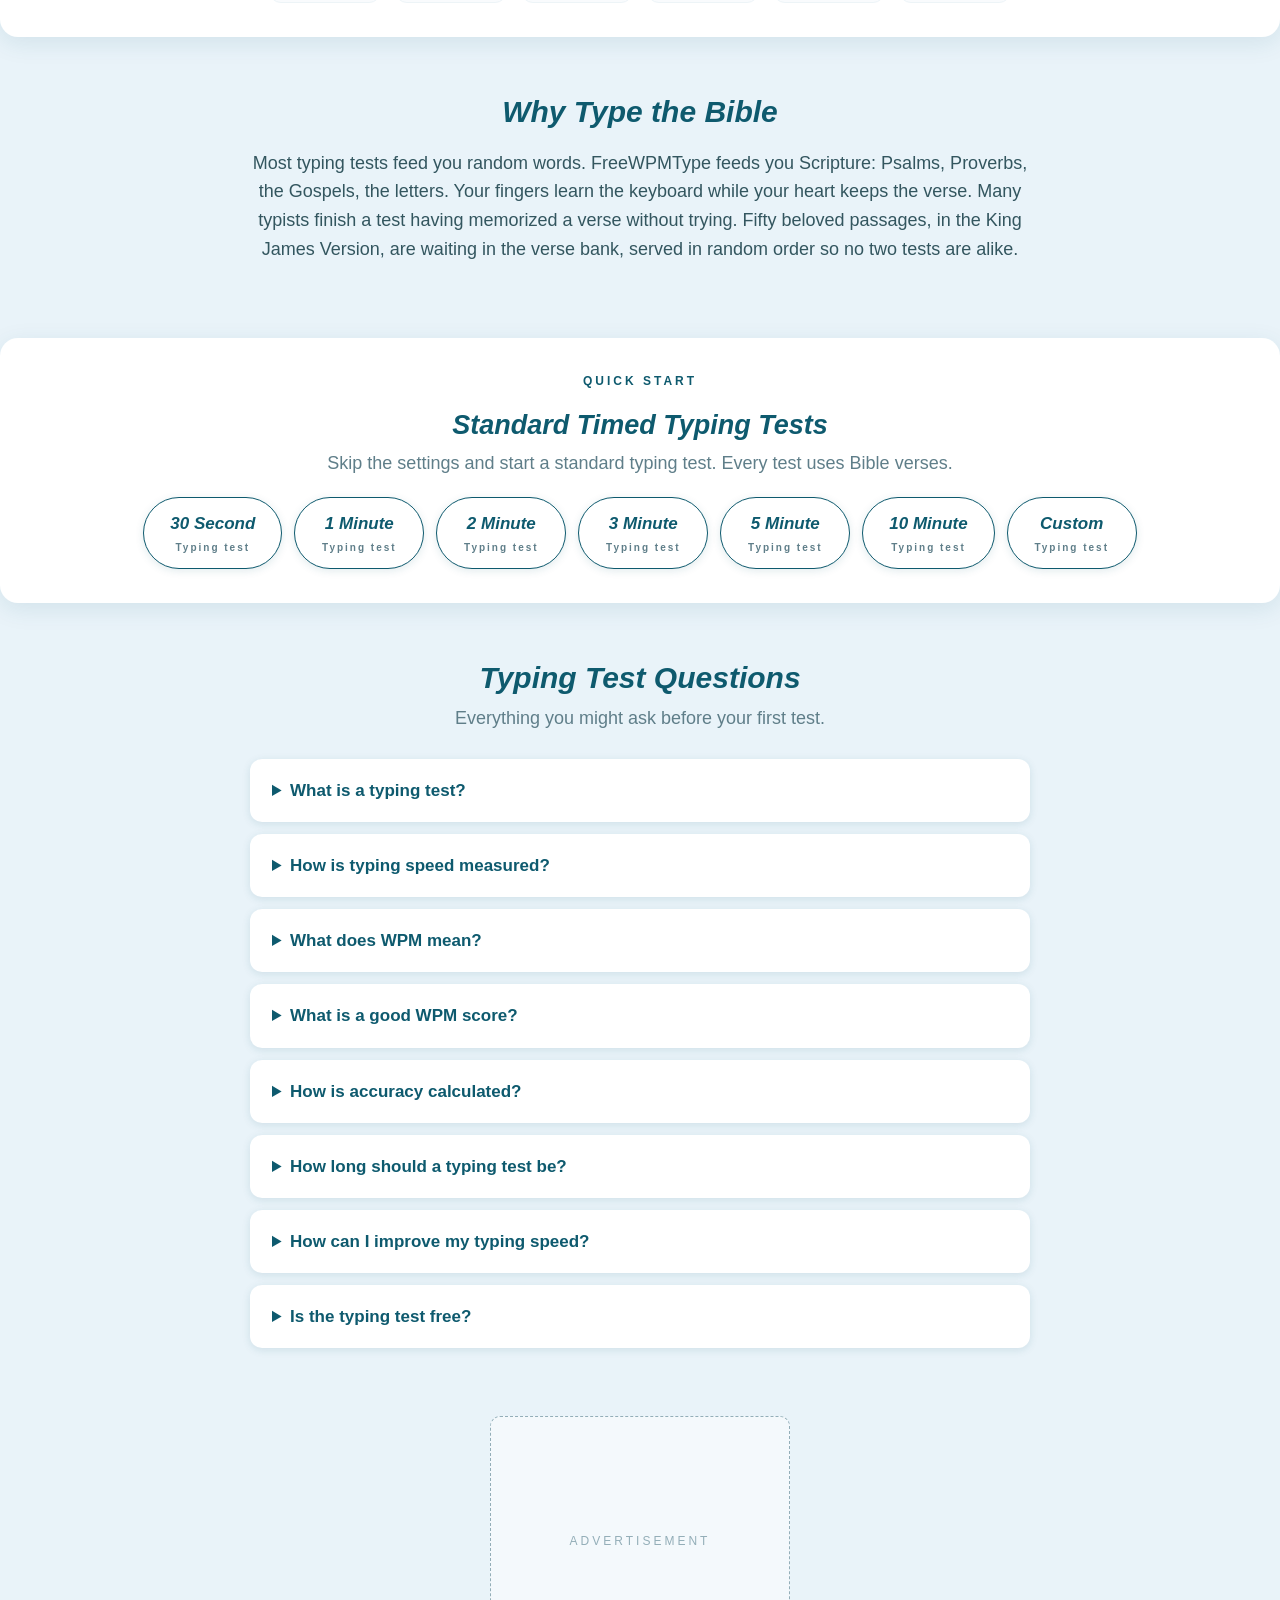
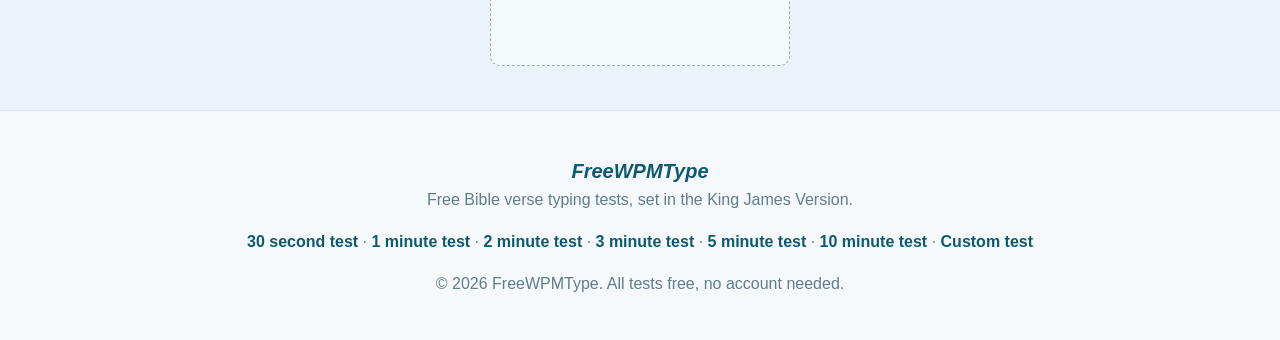
==== commit 7355d963: "Clone TypingTest.com look: light teal theme" ====
--- a/index.html
+++ b/index.html
@@ -6,7 +6,6 @@
 <title>Free Bible Verse Typing Test - Check Your WPM | FreeWPMType</title>
 <meta name="description" content="Take a free typing test with Bible verses. Check your WPM and accuracy, earn certificates and badges, and build a daily streak. No account needed.">
 <link rel="canonical" href="https://freewpmtest.com/index.html">
-<link rel="preconnect" href="https://fonts.googleapis.com"><link rel="preconnect" href="https://fonts.gstatic.com" crossorigin><link href="https://fonts.googleapis.com/css2?family=Cinzel:wght@400;600;700&family=Cormorant+Garamond:ital,wght@0,400;0,500;0,600;1,400&display=swap" rel="stylesheet">
 <link rel="stylesheet" href="assets/style.css">
 <script type="application/ld+json">
 {
@@ -82,10 +81,10 @@
 </script>
 </head>
 <body>
-<header class="site-header"><div class="wrap"><a class="logo" href="index.html">FreeWPMType<small>TYPE THE BIBLE</small></a><nav class="nav"><a href="index.html">Home</a><a href="1-minute-typing-test.html" class="hide-mobile">Tests</a><a href="custom-typing-test.html">Custom Test</a><button class="btn" id="theme-toggle" type="button">Dark mode</button></nav></div></header>
+<header class="site-header"><div class="wrap"><a class="logo" href="index.html">FreeWPMType<small>TYPE THE BIBLE</small></a><nav class="nav"><a class="nav-link" href="index.html">Home</a><a class="nav-link hide-mobile" href="1-minute-typing-test.html">Tests</a><a class="nav-link" href="custom-typing-test.html">Custom Test</a><a class="btn" href="1-minute-typing-test.html">Start typing test</a><button class="btn" id="theme-toggle" type="button">Dark mode</button></nav></div></header>
 <div class="wrap"><!-- Ad slot: top banner. Reserved for a future ad network. No ad code yet. -->
 <div class="ad-slot ad-banner"><span>Advertisement</span></div>
-<main><section class="hero"><div class="wrap"><h1>Type the <span class="gold">Bible</span></h1><p class="lead">A free typing test with a difference. Every passage is a verse of Scripture, set in the King James Version. Check your WPM, keep your accuracy, and let the Word stay with you.</p><div class="hero-rule"></div><div class="streak-bar"><span><span style="color:var(--gold-bright);">★</span> Day streak: <strong id="vt-streak-count">0</strong></span><span>Tests taken: <strong id="vt-test-count">0</strong></span></div><div class="badge-row" id="vt-badges"></div></div></section><div class="layout"><div><div class="vt-widget" data-duration="60">
+<main><section class="hero"><h1>Test Your Typing Speed with the Bible</h1><p class="lead">Check your WPM and accuracy instantly. Every passage is a verse of Scripture, set in the King James Version.</p></section><section class="panel"><div class="caps-label">Customize your test</div><div class="vt-widget" data-duration="60">
 <div class="vt-topbar"><div class="vt-modes"><a class="btn" href="30-second-typing-test.html">30s</a><a class="btn active" href="1-minute-typing-test.html">1 min</a><a class="btn" href="2-minute-typing-test.html">2 min</a><a class="btn" href="3-minute-typing-test.html">3 min</a><a class="btn" href="5-minute-typing-test.html">5 min</a><a class="btn" href="10-minute-typing-test.html">10 min</a></div><div class="vt-best"></div></div>
 <div class="vt-ref"></div>
 <div class="vt-text" tabindex="0" role="textbox" aria-label="Typing area. Click and start typing."></div>
@@ -94,7 +93,7 @@
 <div class="vt-actions"><button class="btn vt-restart" type="button">Restart</button><span style="color:var(--faint);font-size:17px;align-self:center;">or press Tab</span></div>
 <input class="vt-input" type="text" autocomplete="off" autocapitalize="off" autocorrect="off" spellcheck="false" aria-label="Hidden typing input">
 <div class="vt-results" hidden>
-<div class="vt-blur-wrap"><div class="vt-blur-box vt-score-blurred"><div class="big-wpm"><span class="vt-blur-wpm">0</span></div><div style="font-family:Cinzel,serif;letter-spacing:3px;color:var(--muted);font-size:13px;margin-top:8px;">WORDS PER MINUTE &middot; <span class="vt-blur-acc">0%</span> ACCURACY</div></div><div class="vt-reveal-veil"><button class="btn vt-reveal" type="button">Reveal my score</button></div></div>
+<div class="vt-blur-wrap"><div class="vt-blur-box vt-score-blurred"><div class="big-wpm"><span class="vt-blur-wpm">0</span></div><div class="vt-blur-sub">WORDS PER MINUTE &middot; <span class="vt-blur-acc">0%</span> ACCURACY</div></div><div class="vt-reveal-veil"><button class="btn vt-reveal" type="button">Reveal my score</button></div></div>
 <!-- Ad slot: results page banner. Reserved for a future ad network. No ad code yet. -->
 <div class="ad-slot ad-results"><span>Advertisement</span></div>
 <div class="vt-stats"><div class="stat-card"><div class="stat-num vt-stat-wpm">0</div><div class="stat-label">WPM</div></div><div class="stat-card"><div class="stat-num vt-stat-acc">0%</div><div class="stat-label">Accuracy</div></div><div class="stat-card"><div class="stat-num vt-stat-chars">0</div><div class="stat-label">Characters</div></div><div class="stat-card"><div class="stat-num vt-stat-time">0s</div><div class="stat-label">Time</div></div></div>
@@ -103,9 +102,7 @@
 <div class="vt-actions"><button class="btn vt-print" type="button">Print certificate</button><button class="btn vt-again" type="button">Try again</button></div>
 </div>
 </div>
-</div><div><!-- Ad slot: side rectangle. Reserved for a future ad network. No ad code yet. -->
-<div class="ad-slot ad-rect"><span>Advertisement</span></div>
-</div></div><section class="section"><div class="wrap"><div class="bible-note"><h2>Why Type the Bible</h2><p>Most typing tests feed you random words. FreeWPMType feeds you Scripture: Psalms, Proverbs, the Gospels, the letters. Your fingers learn the keyboard while your heart keeps the verse. Many typists finish a test having memorized a verse without trying. Fifty beloved passages, in the King James Version, are waiting in the verse bank, served in random order so no two tests are alike.</p></div></div></section><section class="section"><div class="wrap"><h2>Choose Your Test</h2><p class="sub">Six timed tests, one for every goal, plus a custom test you can share.</p><div class="test-links"><a class="btn" href="30-second-typing-test.html">30s</a><a class="btn" href="1-minute-typing-test.html">1 min</a><a class="btn" href="2-minute-typing-test.html">2 min</a><a class="btn" href="3-minute-typing-test.html">3 min</a><a class="btn" href="5-minute-typing-test.html">5 min</a><a class="btn" href="10-minute-typing-test.html">10 min</a><a class="btn" href="custom-typing-test.html">Custom</a></div></div></section><section class="section"><div class="wrap"><h2>Typing Test Questions</h2><p class="sub">Everything you might ask before your first test.</p><div class="faq"><details><summary>What is a typing test?</summary><p>A typing test is a short timed exercise where you copy a passage of text as fast and as accurately as you can. When the timer ends you get a score that shows your speed and accuracy. On FreeWPMType every passage is a Bible verse.</p></details><details><summary>How is typing speed measured?</summary><p>Typing speed is measured in words per minute, written WPM. The test counts every correct character you typed, divides by five to estimate words, then divides by the minutes you spent typing. Five characters is the agreed standard for one word, spaces included.</p></details><details><summary>What does WPM mean?</summary><p>WPM stands for words per minute. It is the standard unit for typing speed around the world. Because one word is counted as five characters, the number stays fair whether the text is short or long.</p></details><details><summary>What is a good WPM score?</summary><p>Most people type between 30 and 40 WPM. A score above 60 is strong, above 80 is excellent, and professional typists often pass 100. Accuracy matters as much as speed, so a clean 45 beats a messy 70.</p></details><details><summary>How is accuracy calculated?</summary><p>Accuracy is the share of your keystrokes that match the text. If you type 200 characters and 190 are correct, your accuracy is 95 percent. FreeWPMType shows your accuracy live while you type.</p></details><details><summary>How long should a typing test be?</summary><p>One minute is the standard and the best place to start. Longer tests of 3, 5, or 10 minutes give a steadier measure of your true speed, since short bursts can flatter you. Pick a length that matches your goal: quick check, daily practice, or endurance.</p></details><details><summary>How can I improve my typing speed?</summary><p>Practice a little every day, keep your eyes on the text instead of your hands, and slow down until your accuracy sits above 95 percent. Speed grows on top of accuracy, not instead of it. Typing Scripture daily gives your fingers the workout and your heart the verse.</p></details><details><summary>Is the typing test free?</summary><p>Yes. Every test on FreeWPMType is free, with no account and no sign up. Your best scores, streaks, and badges are saved in your own browser.</p></details></div></div></section></main></div><footer><div class="wrap"><p><strong style="font-family:Cinzel,serif;letter-spacing:2px;">FreeWPMType</strong><br>Free Bible verse typing tests, set in the King James Version.</p><p><a href="30-second-typing-test.html">30 second test</a> &middot; <a href="1-minute-typing-test.html">1 minute test</a> &middot; <a href="2-minute-typing-test.html">2 minute test</a> &middot; <a href="3-minute-typing-test.html">3 minute test</a> &middot; <a href="5-minute-typing-test.html">5 minute test</a> &middot; <a href="10-minute-typing-test.html">10 minute test</a> &middot; <a href="custom-typing-test.html">Custom test</a></p><p>&copy; 2026 FreeWPMType. All tests free, no account needed.</p></div></footer>
+</div></section><section class="panel"><div class="caps-label">Your progress</div><div class="streak-bar"><span><span style="color:var(--amber);">★</span> Day streak: <strong id="vt-streak-count">0</strong></span><span>Tests taken: <strong id="vt-test-count">0</strong></span></div><div class="badge-row" id="vt-badges"></div></section><section class="section"><div class="bible-note"><h2>Why Type the Bible</h2><p>Most typing tests feed you random words. FreeWPMType feeds you Scripture: Psalms, Proverbs, the Gospels, the letters. Your fingers learn the keyboard while your heart keeps the verse. Many typists finish a test having memorized a verse without trying. Fifty beloved passages, in the King James Version, are waiting in the verse bank, served in random order so no two tests are alike.</p></div></section><section class="panel"><div class="caps-label">Quick start</div><h2 style="text-align:center;margin:0 0 6px;">Standard Timed Typing Tests</h2><p class="sub" style="text-align:center;color:var(--muted);max-width:640px;margin:0 auto 6px;">Skip the settings and start a standard typing test. Every test uses Bible verses.</p><div class="qcards"><a class="qcard" href="30-second-typing-test.html"><span class="q-name">30 Second</span><span class="q-sub">Typing test</span></a><a class="qcard" href="1-minute-typing-test.html"><span class="q-name">1 Minute</span><span class="q-sub">Typing test</span></a><a class="qcard" href="2-minute-typing-test.html"><span class="q-name">2 Minute</span><span class="q-sub">Typing test</span></a><a class="qcard" href="3-minute-typing-test.html"><span class="q-name">3 Minute</span><span class="q-sub">Typing test</span></a><a class="qcard" href="5-minute-typing-test.html"><span class="q-name">5 Minute</span><span class="q-sub">Typing test</span></a><a class="qcard" href="10-minute-typing-test.html"><span class="q-name">10 Minute</span><span class="q-sub">Typing test</span></a><a class="qcard" href="custom-typing-test.html"><span class="q-name">Custom</span><span class="q-sub">Typing test</span></a></div></section><section class="section"><h2>Typing Test Questions</h2><p class="sub">Everything you might ask before your first test.</p><div class="faq"><details><summary>What is a typing test?</summary><p>A typing test is a short timed exercise where you copy a passage of text as fast and as accurately as you can. When the timer ends you get a score that shows your speed and accuracy. On FreeWPMType every passage is a Bible verse.</p></details><details><summary>How is typing speed measured?</summary><p>Typing speed is measured in words per minute, written WPM. The test counts every correct character you typed, divides by five to estimate words, then divides by the minutes you spent typing. Five characters is the agreed standard for one word, spaces included.</p></details><details><summary>What does WPM mean?</summary><p>WPM stands for words per minute. It is the standard unit for typing speed around the world. Because one word is counted as five characters, the number stays fair whether the text is short or long.</p></details><details><summary>What is a good WPM score?</summary><p>Most people type between 30 and 40 WPM. A score above 60 is strong, above 80 is excellent, and professional typists often pass 100. Accuracy matters as much as speed, so a clean 45 beats a messy 70.</p></details><details><summary>How is accuracy calculated?</summary><p>Accuracy is the share of your keystrokes that match the text. If you type 200 characters and 190 are correct, your accuracy is 95 percent. FreeWPMType shows your accuracy live while you type.</p></details><details><summary>How long should a typing test be?</summary><p>One minute is the standard and the best place to start. Longer tests of 3, 5, or 10 minutes give a steadier measure of your true speed, since short bursts can flatter you. Pick a length that matches your goal: quick check, daily practice, or endurance.</p></details><details><summary>How can I improve my typing speed?</summary><p>Practice a little every day, keep your eyes on the text instead of your hands, and slow down until your accuracy sits above 95 percent. Speed grows on top of accuracy, not instead of it. Typing Scripture daily gives your fingers the workout and your heart the verse.</p></details><details><summary>Is the typing test free?</summary><p>Yes. Every test on FreeWPMType is free, with no account and no sign up. Your best scores, streaks, and badges are saved in your own browser.</p></details></div></section><div class="ad-slot ad-rect"><span>Advertisement</span></div></main></div><footer><div class="wrap"><p><span class="f-brand">FreeWPMType</span><br>Free Bible verse typing tests, set in the King James Version.</p><p><a href="30-second-typing-test.html">30 second test</a> &middot; <a href="1-minute-typing-test.html">1 minute test</a> &middot; <a href="2-minute-typing-test.html">2 minute test</a> &middot; <a href="3-minute-typing-test.html">3 minute test</a> &middot; <a href="5-minute-typing-test.html">5 minute test</a> &middot; <a href="10-minute-typing-test.html">10 minute test</a> &middot; <a href="custom-typing-test.html">Custom test</a></p><p>&copy; 2026 FreeWPMType. All tests free, no account needed.</p></div></footer>
 <script src="assets/freewpmtype.js"></script>
 <script>
 function VT_renderHomepage() {
--- a/assets/style.css
+++ b/assets/style.css
@@ -1,34 +1,41 @@
-/* FreeWPMType design system: a quiet chapel, not an arcade. */
+/* FreeWPMType design: clean, light, teal. Our own code, our own brand. */
 :root {
-  --bg: #141210;
-  --surface: #1d1a15;
-  --surface-2: #242019;
-  --gold: #c9a227;
-  --gold-bright: #d4af37;
-  --gold-dim: #8a742a;
-  --ink: #ece4d3;
-  --muted: #a89d88;
-  --faint: #6f6656;
-  --correct: #a9c48a;
-  --wrong: #c06a58;
-  --line: #35301f;
-  --card-border: #4a3f22;
-}
-
-[data-theme="light"] {
-  --bg: #f7f1e3;
-  --surface: #fffdf6;
-  --surface-2: #f1e9d4;
-  --gold: #9a7a1c;
-  --gold-bright: #8a6d18;
-  --gold-dim: #b39a4a;
-  --ink: #2b2415;
-  --muted: #6d6249;
-  --faint: #9a8f74;
-  --correct: #4e7a3a;
-  --wrong: #b0442f;
-  --line: #e2d7ba;
-  --card-border: #d8cba4;
+  --bg: #e9f3f9;
+  --surface: #ffffff;
+  --surface-2: #f2f8fc;
+  --brand: #0e5a6e;
+  --brand-dark: #0a4554;
+  --brand-light: #17809a;
+  --ink: #17414e;
+  --body: #33565f;
+  --muted: #5f7e89;
+  --faint: #93aeb8;
+  --line: #d9e7ef;
+  --amber: #e8a13a;
+  --correct: #2e7d4f;
+  --wrong: #cf3b2a;
+  --wrong-bg: #fdecea;
+  --shadow: 0 6px 24px rgba(14, 90, 110, 0.10);
+  --shadow-sm: 0 2px 8px rgba(14, 90, 110, 0.12);
+}
+
+[data-theme="dark"] {
+  --bg: #0b2129;
+  --surface: #102e38;
+  --surface-2: #0d2831;
+  --brand: #4fb3cf;
+  --brand-dark: #2b8aa5;
+  --brand-light: #7cc9de;
+  --ink: #e8f3f7;
+  --body: #b9d2da;
+  --muted: #8fb0ba;
+  --faint: #5f7e89;
+  --line: #1d404c;
+  --correct: #7bc496;
+  --wrong: #e88a7d;
+  --wrong-bg: #3d211d;
+  --shadow: 0 6px 24px rgba(0, 0, 0, 0.35);
+  --shadow-sm: 0 2px 8px rgba(0, 0, 0, 0.35);
 }
 
 * { box-sizing: border-box; }
@@ -36,318 +43,337 @@
 body {
   margin: 0;
   background: var(--bg);
-  color: var(--ink);
-  font-family: "Cormorant Garamond", Georgia, serif;
-  font-size: 20px;
+  color: var(--body);
+  font-family: -apple-system, BlinkMacSystemFont, "Segoe UI", Roboto, "Helvetica Neue", Arial, sans-serif;
+  font-size: 18px;
   line-height: 1.6;
   transition: background 0.3s, color 0.3s;
 }
 
-h1, h2, h3, .logo, .vt-ref, .btn, .stat-num, .cert-name {
-  font-family: Cinzel, "Times New Roman", serif;
+h1, h2, h3 {
+  color: var(--brand);
+  font-style: italic;
+  font-weight: 800;
+  line-height: 1.25;
 }
 
 .wrap { max-width: 1080px; margin: 0 auto; padding: 0 22px; }
 
-/* Header */
+/* Header: solid teal bar */
 .site-header {
-  border-bottom: 1px solid var(--line);
-  padding: 18px 0;
+  background: var(--brand-dark);
+  background: #0a4554;
+  padding: 0;
+  box-shadow: var(--shadow-sm);
+  position: sticky;
+  top: 0;
+  z-index: 50;
 }
 .site-header .wrap {
   display: flex; align-items: center; justify-content: space-between;
+  min-height: 64px; gap: 12px;
 }
 .logo {
-  font-size: 26px; letter-spacing: 4px; color: var(--gold-bright);
-  text-decoration: none; font-weight: 700;
+  color: #fff;
+  font-style: italic;
+  font-weight: 800;
+  font-size: 24px;
+  text-decoration: none;
+  letter-spacing: 0.5px;
+  white-space: nowrap;
 }
 .logo small {
-  display: block; font-size: 10px; letter-spacing: 3px;
-  color: var(--muted); font-weight: 400;
-}
-.nav { display: flex; gap: 8px; align-items: center; flex-wrap: wrap; }
-.nav a {
-  color: var(--muted); text-decoration: none; font-size: 17px;
-  padding: 6px 10px; border-radius: 4px;
-}
-.nav a:hover { color: var(--gold-bright); }
-
-/* Buttons: outlined gold, subtle hover glow. No gradients. */
+  font-style: normal;
+  font-weight: 400;
+  font-size: 11px;
+  letter-spacing: 2px;
+  color: rgba(255, 255, 255, 0.65);
+  margin-left: 8px;
+}
+.nav { display: flex; gap: 4px; align-items: center; flex-wrap: wrap; }
+.nav a.nav-link {
+  color: rgba(255, 255, 255, 0.92);
+  text-decoration: none;
+  font-size: 16px;
+  font-weight: 600;
+  padding: 8px 12px;
+  border-radius: 999px;
+}
+.nav a.nav-link:hover { background: rgba(255, 255, 255, 0.14); }
+
+/* Buttons */
 .btn {
-  font-family: Cinzel, serif;
+  display: inline-block;
+  font-family: inherit;
+  background: #fff;
+  color: var(--brand);
+  border: 0;
+  border-radius: 999px;
+  padding: 11px 26px;
+  font-size: 14px;
+  font-weight: 700;
+  letter-spacing: 1.5px;
+  text-transform: uppercase;
+  cursor: pointer;
+  text-decoration: none;
+  box-shadow: var(--shadow-sm);
+  transition: transform 0.15s, box-shadow 0.2s, background 0.2s;
+}
+.btn:hover { transform: translateY(-1px); box-shadow: var(--shadow); }
+.btn-solid, .btn.active {
+  background: var(--brand);
+  color: #fff;
+}
+[data-theme="dark"] .btn { background: var(--surface-2); }
+[data-theme="dark"] .btn-solid, [data-theme="dark"] .btn.active { color: #06232c; }
+.btn:disabled { opacity: 0.5; cursor: default; transform: none; }
+
+/* Header buttons: white outline pills on the teal bar */
+.site-header .btn {
   background: transparent;
-  color: var(--gold-bright);
-  border: 1px solid var(--gold-dim);
-  border-radius: 3px;
-  padding: 10px 22px;
-  font-size: 14px;
-  letter-spacing: 2px;
-  cursor: pointer;
-  transition: box-shadow 0.25s, border-color 0.25s, color 0.25s;
-  text-transform: uppercase;
-}
-.btn:hover {
-  border-color: var(--gold-bright);
-  box-shadow: 0 0 14px rgba(201, 162, 39, 0.28);
-  color: var(--gold-bright);
-}
-.btn.active {
-  background: var(--gold);
-  border-color: var(--gold);
-  color: #141210;
-}
-[data-theme="light"] .btn.active { color: #fffdf6; }
-.btn:disabled { opacity: 0.45; cursor: default; box-shadow: none; }
-
-/* Ad slots: marked placeholders for a future ad network */
+  color: #fff;
+  border: 1.5px solid rgba(255, 255, 255, 0.75);
+  box-shadow: none;
+  padding: 8px 20px;
+  font-size: 12.5px;
+}
+.site-header .btn:hover { background: rgba(255, 255, 255, 0.14); transform: none; }
+
+/* Ad slots */
 .ad-slot {
-  border: 1px dashed var(--faint);
-  border-radius: 4px;
+  border: 1.5px dashed var(--faint);
+  border-radius: 10px;
   color: var(--faint);
-  font-size: 13px;
+  font-size: 12px;
   letter-spacing: 3px;
   text-transform: uppercase;
   text-align: center;
   padding: 14px;
   margin: 26px auto;
-  font-family: Cinzel, serif;
-}
+  background: rgba(255, 255, 255, 0.5);
+}
+[data-theme="dark"] .ad-slot { background: rgba(255, 255, 255, 0.03); }
 .ad-banner { max-width: 970px; min-height: 90px; display: flex; align-items: center; justify-content: center; }
 .ad-rect { min-height: 250px; max-width: 300px; display: flex; align-items: center; justify-content: center; }
 .ad-results { max-width: 728px; min-height: 90px; display: flex; align-items: center; justify-content: center; }
 
-/* Layout with side ad */
-.layout { display: grid; grid-template-columns: 1fr 300px; gap: 30px; align-items: start; }
-@media (max-width: 900px) {
-  .layout { grid-template-columns: 1fr; }
-  .ad-rect { max-width: 100%; min-height: 120px; }
-}
-
 /* Hero */
-.hero { text-align: center; padding: 54px 0 10px; }
-.hero h1 {
-  font-size: 44px; font-weight: 700; letter-spacing: 3px;
-  color: var(--ink); margin: 0 0 12px;
-}
-.hero h1 .gold { color: var(--gold-bright); }
-.hero p.lead { color: var(--muted); font-size: 22px; max-width: 640px; margin: 0 auto; }
-.hero-rule {
-  width: 120px; height: 1px; background: var(--gold-dim);
-  margin: 26px auto;
-}
-
-/* Widget */
-.vt-widget {
+.hero { text-align: center; padding: 46px 0 8px; }
+.hero h1 { font-size: 42px; margin: 0 0 10px; }
+.hero p.lead { color: var(--body); font-size: 20px; max-width: 660px; margin: 0 auto; }
+
+/* White panels */
+.panel {
   background: var(--surface);
-  border: 1px solid var(--card-border);
-  border-radius: 6px;
+  border-radius: 18px;
+  box-shadow: var(--shadow);
   padding: 34px 36px;
   margin: 26px 0;
-  position: relative;
-}
+}
+.caps-label {
+  text-align: center;
+  font-size: 12px;
+  font-weight: 700;
+  letter-spacing: 3px;
+  text-transform: uppercase;
+  color: var(--brand);
+  margin-bottom: 18px;
+}
+
+/* Typing widget */
+.vt-widget { position: relative; }
 .vt-topbar {
   display: flex; justify-content: space-between; align-items: center;
-  flex-wrap: wrap; gap: 12px; margin-bottom: 8px;
-}
-.vt-modes { display: flex; gap: 8px; flex-wrap: wrap; }
-.vt-modes .btn { padding: 7px 14px; font-size: 12px; }
-.vt-best { color: var(--muted); font-size: 18px; }
-.vt-best strong { color: var(--gold-bright); font-weight: 600; }
+  flex-wrap: wrap; gap: 12px; margin-bottom: 6px;
+}
+.vt-modes { display: flex; gap: 10px; flex-wrap: wrap; justify-content: center; }
+.vt-modes .btn { padding: 9px 20px; font-size: 13px; }
+.vt-best { color: var(--muted); font-size: 16px; }
+.vt-best strong { color: var(--brand); font-weight: 700; }
 
 .vt-ref {
-  color: var(--gold-bright);
-  font-size: 14px;
-  letter-spacing: 4px;
+  color: var(--brand);
+  font-size: 13px;
+  font-weight: 700;
+  letter-spacing: 3px;
   text-transform: uppercase;
   text-align: center;
-  margin: 22px 0 14px;
-  min-height: 22px;
-}
-
+  margin: 20px 0 12px;
+  min-height: 20px;
+}
 .vt-text {
   position: relative;
-  font-size: 30px;
-  line-height: 1.85;
+  font-size: 27px;
+  line-height: 1.8;
   color: var(--faint);
-  min-height: 220px;
+  min-height: 200px;
   cursor: text;
   user-select: none;
   outline: none;
+  background: var(--surface-2);
+  border-radius: 12px;
+  padding: 22px 24px;
 }
 .vt-text span { position: relative; }
 .vt-text span.ok { color: var(--correct); }
-.vt-text span.bad { color: var(--wrong); }
+.vt-text span.bad { color: var(--wrong); background: var(--wrong-bg); border-radius: 3px; }
 .vt-caret {
   position: absolute;
   width: 3px;
-  background: var(--gold-bright);
+  background: var(--brand);
   border-radius: 2px;
-  box-shadow: 0 0 10px rgba(212, 175, 55, 0.9), 0 0 3px rgba(212, 175, 55, 1);
   transition: left 0.09s ease-out, top 0.09s ease-out, height 0.15s;
   pointer-events: none;
 }
-.vt-focus-hint {
-  text-align: center; color: var(--faint); font-size: 18px; margin-top: 14px;
-}
+.vt-focus-hint { text-align: center; color: var(--faint); font-size: 16px; margin-top: 14px; }
 .vt-live {
-  display: flex; justify-content: center; gap: 44px;
+  display: flex; justify-content: center; gap: 48px;
   margin-top: 20px; padding-top: 18px;
   border-top: 1px solid var(--line);
 }
 .vt-live .lv { text-align: center; }
-.vt-live .lv .n {
-  font-family: Cinzel, serif; font-size: 26px; color: var(--gold-bright);
-}
-.vt-live .lv .l {
-  font-size: 14px; letter-spacing: 2px; color: var(--muted);
-  text-transform: uppercase; font-family: Cinzel, serif;
-}
-.vt-actions { text-align: center; margin-top: 20px; display: flex; gap: 12px; justify-content: center; flex-wrap: wrap; }
-.vt-input {
-  position: absolute; opacity: 0; pointer-events: none;
-  top: 0; left: 0; width: 10px; height: 10px;
-}
+.vt-live .lv .n { font-size: 30px; font-weight: 800; font-style: italic; color: var(--brand); }
+.vt-live .lv .l { font-size: 12px; letter-spacing: 2px; color: var(--muted); text-transform: uppercase; font-weight: 700; }
+.vt-actions { text-align: center; margin-top: 22px; display: flex; gap: 12px; justify-content: center; flex-wrap: wrap; align-items: center; }
+.vt-actions .btn { background: var(--brand); color: #fff; }
+[data-theme="dark"] .vt-actions .btn { color: #06232c; }
+.vt-input { position: absolute; opacity: 0; pointer-events: none; top: 0; left: 0; width: 10px; height: 10px; }
 
 /* Results */
 .vt-results { margin-top: 10px; }
 .vt-blur-wrap { position: relative; text-align: center; padding: 30px 10px; }
 .vt-score-blurred { filter: blur(14px); user-select: none; pointer-events: none; }
-.vt-score-blurred .big-wpm {
-  font-family: Cinzel, serif; font-size: 84px; color: var(--gold-bright);
-  line-height: 1;
-}
-.vt-reveal-veil {
-  position: absolute; inset: 0; display: flex;
-  align-items: center; justify-content: center;
-}
-.vt-stats {
-  display: grid; grid-template-columns: repeat(4, 1fr);
-  gap: 14px; margin: 8px 0 26px;
-}
+.vt-score-blurred .big-wpm { font-size: 84px; font-weight: 800; font-style: italic; color: var(--brand); line-height: 1; }
+.vt-blur-sub { letter-spacing: 3px; color: var(--muted); font-size: 13px; margin-top: 8px; font-weight: 700; }
+.vt-reveal-veil { position: absolute; inset: 0; display: flex; align-items: center; justify-content: center; }
+.vt-stats { display: grid; grid-template-columns: repeat(4, 1fr); gap: 14px; margin: 8px 0 26px; }
 .stat-card {
   background: var(--surface-2);
-  border: 1px solid var(--card-border);
-  border-radius: 5px;
+  border: 1px solid var(--line);
+  border-radius: 12px;
   padding: 18px 10px;
   text-align: center;
 }
-.stat-num { font-size: 34px; color: var(--gold-bright); }
-.stat-label {
-  font-family: Cinzel, serif; font-size: 11px; letter-spacing: 2px;
-  color: var(--muted); text-transform: uppercase; margin-top: 6px;
-}
-.vt-tricky {
-  text-align: center; color: var(--muted); font-size: 19px; margin-bottom: 26px;
-}
-.vt-tricky strong { color: var(--wrong); font-size: 24px; letter-spacing: 6px; }
+.stat-num { font-size: 34px; font-weight: 800; font-style: italic; color: var(--brand); }
+.stat-label { font-size: 11px; letter-spacing: 2px; color: var(--muted); text-transform: uppercase; margin-top: 6px; font-weight: 700; }
+.vt-tricky { text-align: center; color: var(--muted); font-size: 17px; margin-bottom: 26px; }
+.vt-tricky strong { color: var(--wrong); font-size: 22px; letter-spacing: 6px; }
 
 /* Certificate */
 .vt-cert {
-  border: 3px double var(--gold);
-  border-radius: 4px;
+  border: 3px double var(--brand);
+  border-radius: 12px;
   padding: 44px 40px;
   text-align: center;
   background: var(--surface);
   margin: 10px auto 24px;
   max-width: 640px;
-  position: relative;
-}
-.vt-cert .cert-kicker {
-  font-family: Cinzel, serif; font-size: 12px; letter-spacing: 5px;
-  color: var(--muted); text-transform: uppercase;
-}
-.vt-cert .cert-title {
-  font-family: Cinzel, serif; font-size: 34px; color: var(--gold-bright);
-  letter-spacing: 3px; margin: 8px 0 4px;
-}
-.vt-cert .cert-wpm {
-  font-family: Cinzel, serif; font-size: 64px; color: var(--ink); margin: 10px 0 2px;
-}
-.vt-cert .cert-sub { color: var(--muted); font-size: 19px; }
-.vt-cert .cert-verse { font-style: italic; color: var(--ink); font-size: 20px; margin: 16px 0 4px; }
-.vt-cert .cert-ref {
-  font-family: Cinzel, serif; font-size: 13px; letter-spacing: 3px;
-  color: var(--gold-bright); text-transform: uppercase;
-}
-.vt-cert .cert-date { color: var(--muted); font-size: 18px; margin-top: 14px; }
+}
+.vt-cert .cert-kicker { font-size: 12px; letter-spacing: 5px; color: var(--muted); text-transform: uppercase; font-weight: 700; }
+.vt-cert .cert-title { font-size: 32px; color: var(--brand); font-style: italic; font-weight: 800; margin: 8px 0 4px; }
+.vt-cert .cert-wpm { font-size: 64px; font-weight: 800; font-style: italic; color: var(--ink); margin: 10px 0 2px; }
+.vt-cert .cert-sub { color: var(--muted); font-size: 18px; }
+.vt-cert .cert-verse { font-style: italic; color: var(--ink); font-size: 19px; margin: 16px 0 4px; }
+.vt-cert .cert-ref { font-size: 13px; letter-spacing: 3px; color: var(--brand); text-transform: uppercase; font-weight: 700; }
+.vt-cert .cert-date { color: var(--muted); font-size: 17px; margin-top: 14px; }
 .cert-seal {
   width: 84px; height: 84px; border-radius: 50%;
-  border: 2px solid var(--gold);
-  color: var(--gold-bright);
+  border: 2px solid var(--brand);
+  color: var(--brand);
   display: flex; align-items: center; justify-content: center;
-  font-family: Cinzel, serif; font-size: 15px; letter-spacing: 1px;
+  font-size: 15px; font-weight: 800; font-style: italic;
   margin: 20px auto 0;
-  box-shadow: 0 0 12px rgba(201, 162, 39, 0.25);
 }
 
 /* Sections */
-.section { padding: 34px 0; }
-.section h2 {
-  font-size: 28px; letter-spacing: 2px; color: var(--gold-bright);
-  text-align: center; margin: 0 0 8px; font-weight: 600;
-}
+.section { padding: 30px 0; }
+.section h2 { font-size: 30px; text-align: center; margin: 0 0 8px; }
 .section .sub { text-align: center; color: var(--muted); max-width: 640px; margin: 0 auto 26px; }
-.faq { max-width: 760px; margin: 0 auto; }
+
+.faq { max-width: 780px; margin: 0 auto; }
 .faq details {
-  border-bottom: 1px solid var(--line); padding: 16px 4px;
-}
-.faq summary {
-  font-family: Cinzel, serif; font-size: 17px; letter-spacing: 1px;
-  color: var(--ink); cursor: pointer;
-}
-.faq summary:hover { color: var(--gold-bright); }
-.faq p { color: var(--muted); margin: 10px 0 4px; font-size: 19px; }
-
-.bible-note {
-  max-width: 760px; margin: 0 auto; text-align: center;
-  border: 1px solid var(--card-border); border-radius: 6px;
-  padding: 30px; background: var(--surface);
-}
-.bible-note p { color: var(--muted); }
-
-/* Streaks and badges */
+  background: var(--surface);
+  border-radius: 12px;
+  box-shadow: var(--shadow-sm);
+  padding: 18px 22px;
+  margin-bottom: 12px;
+}
+.faq summary { font-size: 17px; font-weight: 700; color: var(--brand); cursor: pointer; }
+.faq p { color: var(--body); margin: 10px 0 4px; font-size: 17px; }
+
+.bible-note { max-width: 780px; margin: 0 auto; text-align: center; }
+.bible-note h2 { font-size: 30px; margin: 0 0 10px; }
+.bible-note p { color: var(--body); }
+
+/* Progress: streaks and badges */
 .streak-bar {
   display: flex; justify-content: center; gap: 26px; flex-wrap: wrap;
-  margin: 10px 0 0; color: var(--muted); font-size: 19px;
-}
-.streak-bar strong { color: var(--gold-bright); }
-.badge-row { display: flex; justify-content: center; gap: 14px; flex-wrap: wrap; margin-top: 18px; }
+  margin: 6px 0 0; color: var(--muted); font-size: 18px;
+}
+.streak-bar strong { color: var(--brand); }
+.badge-row { display: flex; justify-content: center; gap: 14px; flex-wrap: wrap; margin-top: 20px; }
 .badge {
-  width: 108px; padding: 14px 8px; text-align: center;
-  border: 1px solid var(--line); border-radius: 6px;
-  background: var(--surface); opacity: 0.42;
-}
-.badge.earned { opacity: 1; border-color: var(--gold-dim); }
-.badge .b-icon { font-size: 26px; color: var(--gold-bright); font-family: Cinzel, serif; }
-.badge .b-name { font-family: Cinzel, serif; font-size: 11px; letter-spacing: 1px; color: var(--ink); margin-top: 6px; }
-.badge .b-desc { font-size: 14px; color: var(--muted); line-height: 1.3; margin-top: 4px; }
-
-/* Duration page links */
+  width: 112px; padding: 14px 8px; text-align: center;
+  border: 1.5px solid var(--line); border-radius: 12px;
+  background: var(--surface-2); opacity: 0.45;
+}
+.badge.earned { opacity: 1; border-color: var(--brand); background: var(--surface); }
+.badge .b-icon { font-size: 26px; }
+.badge .b-name { font-size: 12px; font-weight: 700; color: var(--ink); margin-top: 6px; }
+.badge .b-desc { font-size: 13px; color: var(--muted); line-height: 1.35; margin-top: 4px; }
+
+/* Quick start duration cards */
+.qcards { display: flex; justify-content: center; gap: 12px; flex-wrap: wrap; margin-top: 20px; }
+.qcard {
+  background: var(--surface);
+  border: 1.5px solid var(--brand);
+  border-radius: 999px;
+  padding: 12px 26px;
+  text-decoration: none;
+  text-align: center;
+  box-shadow: var(--shadow-sm);
+  transition: transform 0.15s, box-shadow 0.2s;
+  min-width: 130px;
+}
+.qcard:hover { transform: translateY(-2px); box-shadow: var(--shadow); }
+.qcard .q-name { display: block; font-weight: 800; font-style: italic; color: var(--brand); font-size: 17px; }
+.qcard .q-sub { display: block; font-size: 10px; letter-spacing: 2px; color: var(--muted); font-weight: 700; margin-top: 2px; }
+
+/* Legacy test-links (kept working wherever still used) */
 .test-links { display: flex; justify-content: center; gap: 10px; flex-wrap: wrap; margin: 22px 0; }
 .test-links a { text-decoration: none; }
 
-.intro-copy { max-width: 760px; margin: 0 auto; color: var(--muted); text-align: center; }
-.intro-copy p { margin: 12px 0; }
+.intro-copy { max-width: 720px; margin: 0 auto; color: var(--body); text-align: center; }
 
 footer {
-  border-top: 1px solid var(--line); margin-top: 40px; padding: 26px 0;
-  text-align: center; color: var(--faint); font-size: 17px;
-}
-footer a { color: var(--muted); }
+  border-top: 1px solid var(--line);
+  margin-top: 44px; padding: 28px 0;
+  text-align: center; color: var(--muted); font-size: 16px;
+  background: rgba(255, 255, 255, 0.55);
+}
+[data-theme="dark"] footer { background: rgba(255, 255, 255, 0.02); }
+footer a { color: var(--brand); text-decoration: none; font-weight: 600; }
+footer a:hover { text-decoration: underline; }
+footer .f-brand { font-style: italic; font-weight: 800; font-size: 20px; color: var(--brand); }
 
 /* Custom test page */
-.custom-box { max-width: 760px; margin: 0 auto; }
+.custom-box { max-width: 780px; margin: 0 auto; }
+.custom-box label, .caps {
+  display: block; font-size: 12px; font-weight: 700; letter-spacing: 3px;
+  color: var(--muted); text-transform: uppercase; margin: 16px 0 8px;
+}
 textarea#custom-text {
-  width: 100%; min-height: 180px; background: var(--surface);
-  border: 1px solid var(--card-border); border-radius: 5px;
-  color: var(--ink); font-family: "Cormorant Garamond", serif; font-size: 20px;
+  width: 100%; min-height: 180px; background: var(--surface-2);
+  border: 1.5px solid var(--line); border-radius: 12px;
+  color: var(--ink); font-family: inherit; font-size: 18px;
   padding: 16px; resize: vertical;
 }
+textarea#custom-text:focus { outline: 2px solid var(--brand); border-color: var(--brand); }
 .share-row { display: flex; gap: 10px; margin-top: 14px; flex-wrap: wrap; }
 input#share-link {
   flex: 1; min-width: 220px; background: var(--surface-2);
-  border: 1px solid var(--card-border); border-radius: 4px;
-  color: var(--muted); padding: 10px 14px; font-size: 16px;
+  border: 1.5px solid var(--line); border-radius: 999px;
+  color: var(--muted); padding: 10px 18px; font-size: 15px;
 }
 
 /* Print: certificate only */
@@ -356,19 +382,23 @@
   body.print-cert .vt-cert, body.print-cert .vt-cert * { visibility: visible; }
   body.print-cert .vt-cert {
     position: absolute; left: 0; right: 0; top: 20px; margin: 0 auto;
-    border-color: #8a6d18;
+    box-shadow: none;
   }
 }
 
 /* Mobile */
-@media (max-width: 600px) {
-  body { font-size: 18px; }
-  .hero h1 { font-size: 30px; letter-spacing: 2px; }
-  .vt-widget { padding: 22px 16px; }
-  .vt-text { font-size: 23px; line-height: 1.8; min-height: 200px; }
+@media (max-width: 640px) {
+  body { font-size: 17px; }
+  .hero { padding: 34px 0 4px; }
+  .hero h1 { font-size: 30px; }
+  .panel { padding: 24px 18px; border-radius: 14px; }
+  .vt-text { font-size: 22px; padding: 16px; min-height: 190px; }
   .vt-stats { grid-template-columns: repeat(2, 1fr); }
   .vt-live { gap: 26px; }
   .vt-cert { padding: 30px 20px; }
   .vt-cert .cert-wpm { font-size: 48px; }
-  .nav a.hide-mobile { display: none; }
-}
+  .nav a.nav-link.hide-mobile { display: none; }
+  .site-header .btn { padding: 7px 14px; }
+  .logo { font-size: 20px; }
+  .logo small { display: none; }
+}
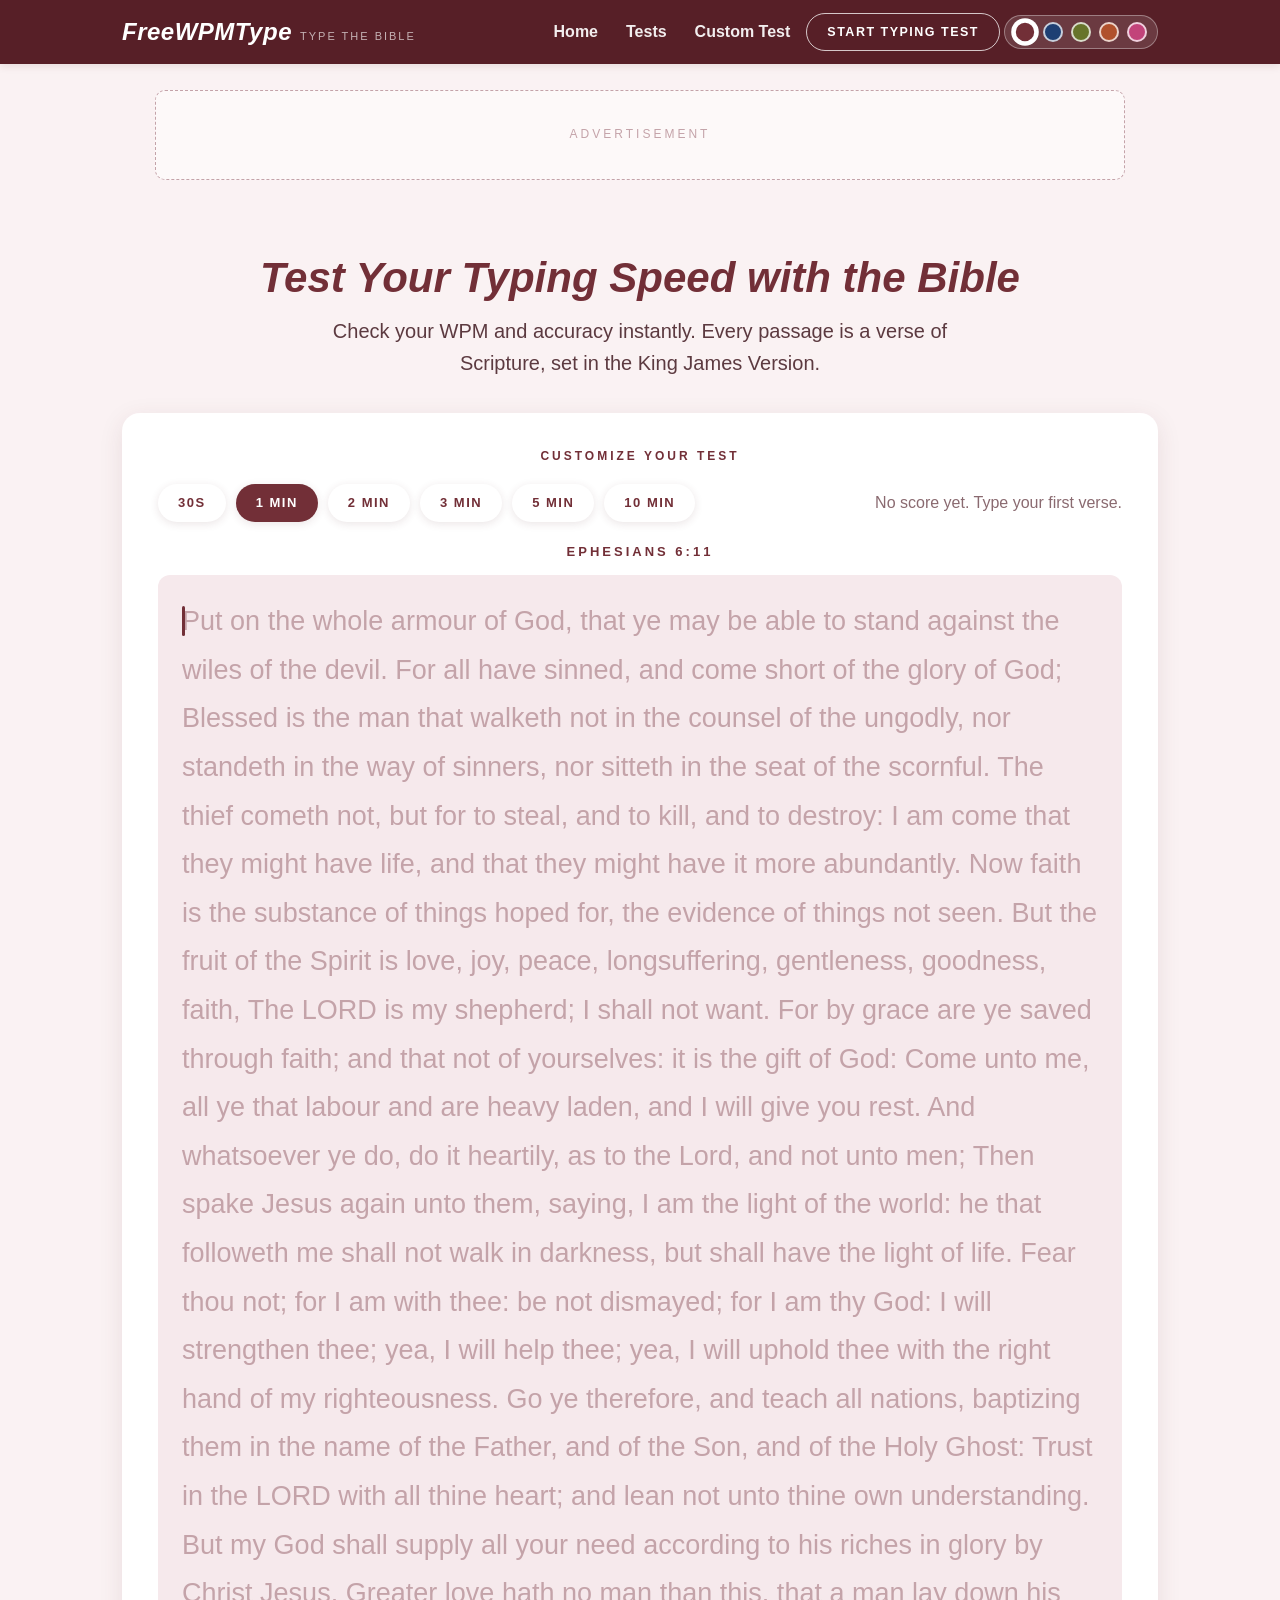
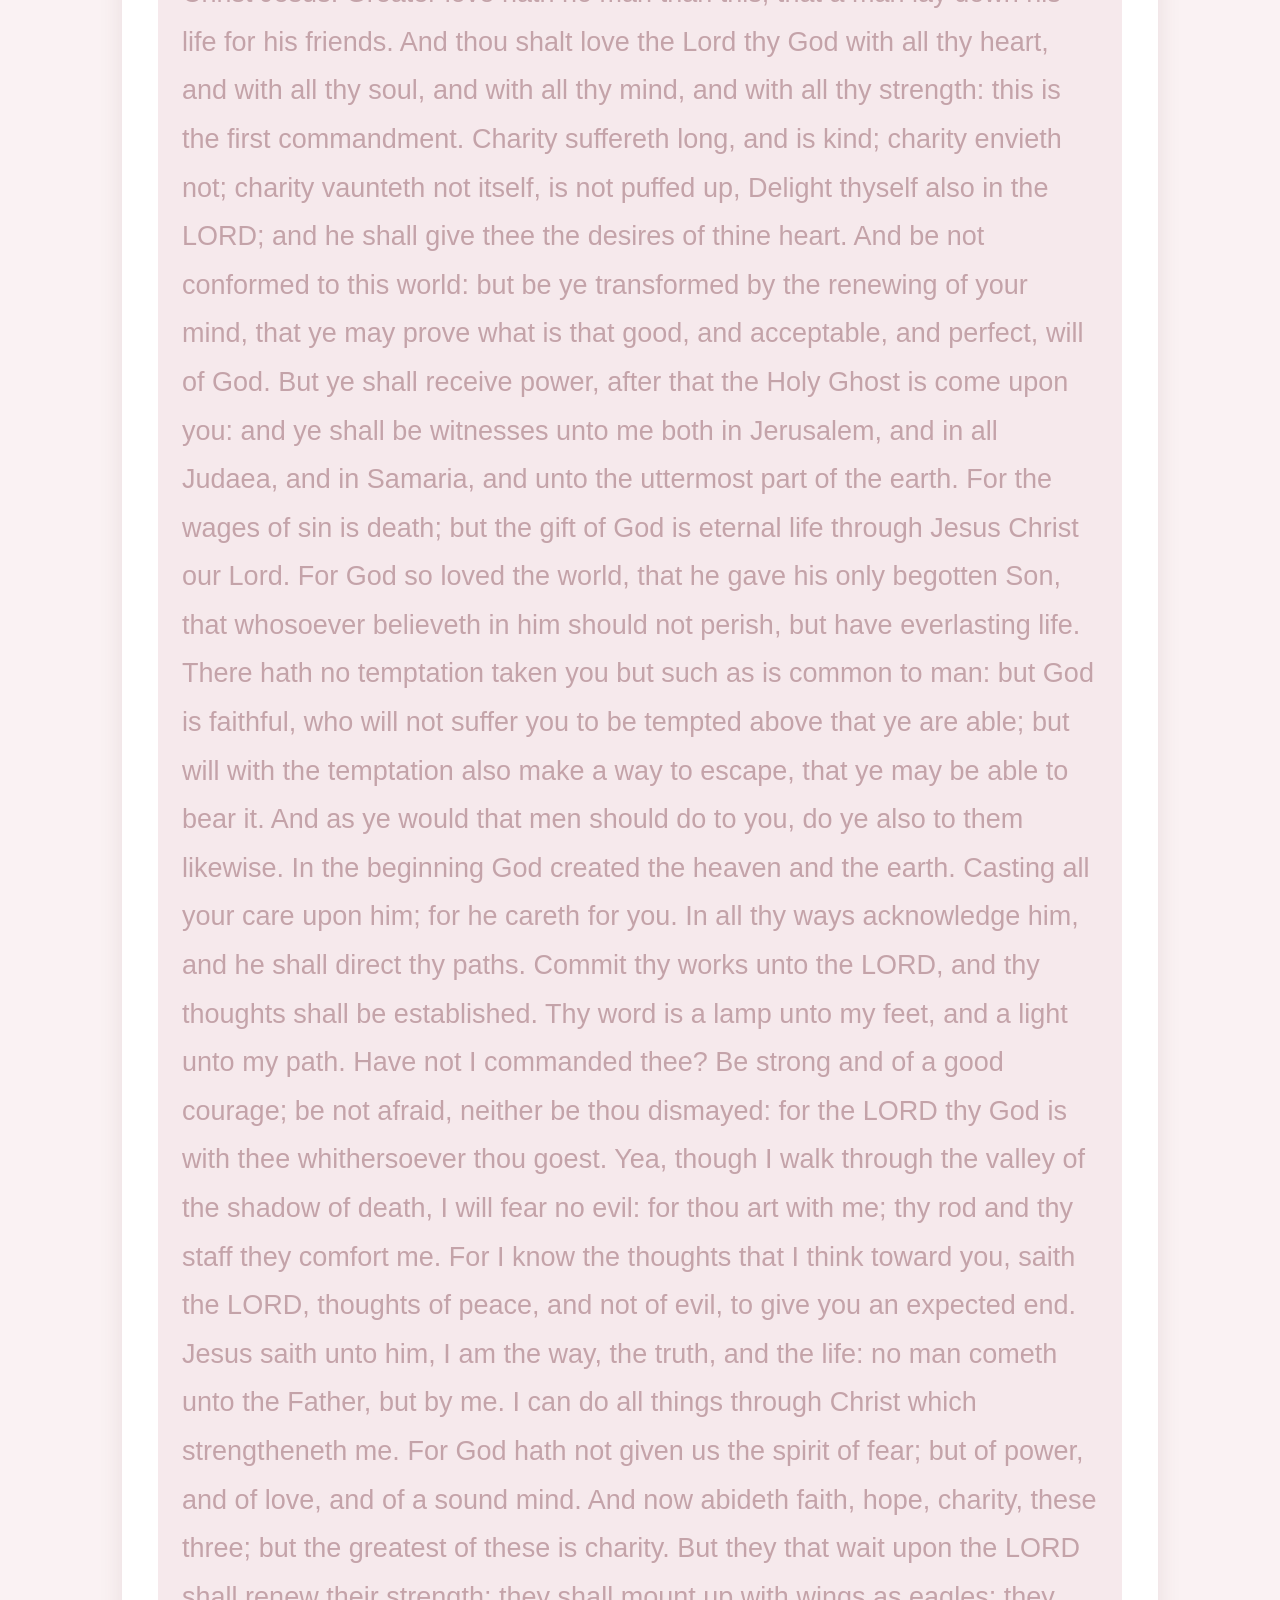
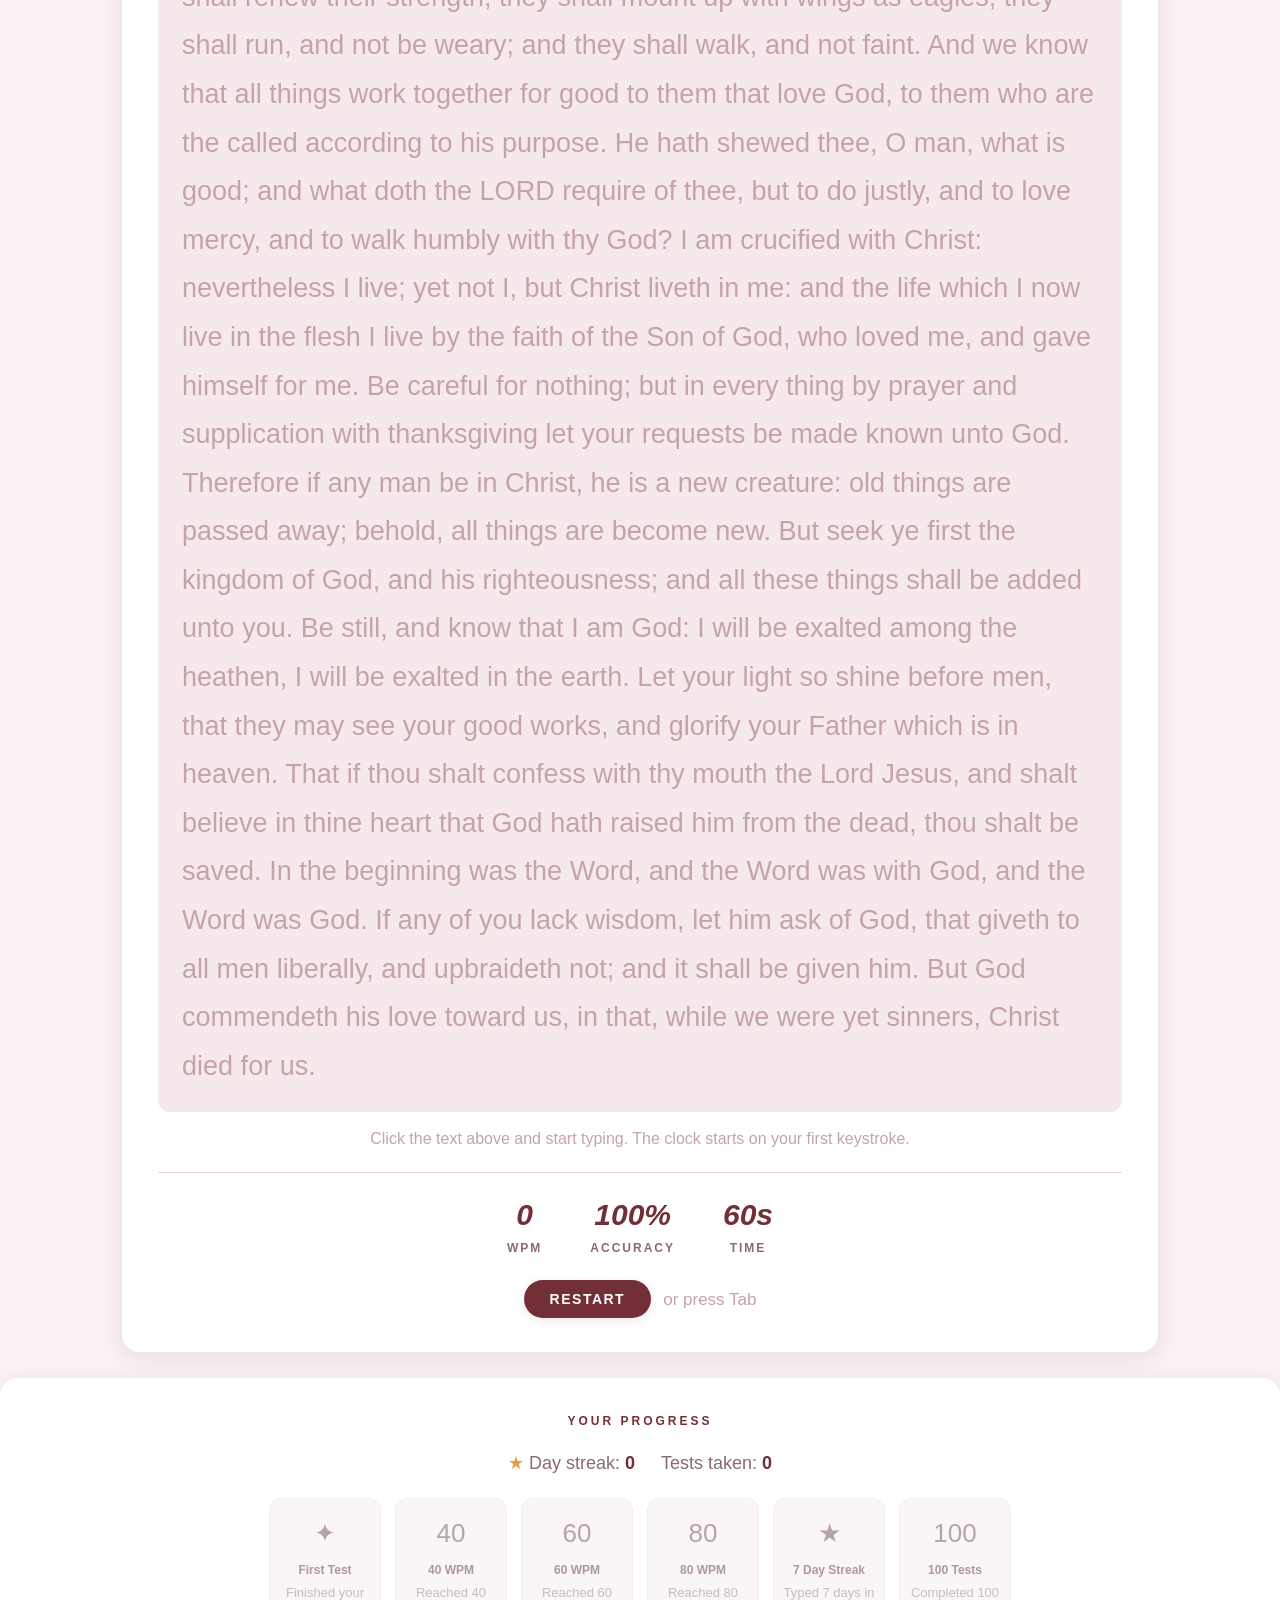
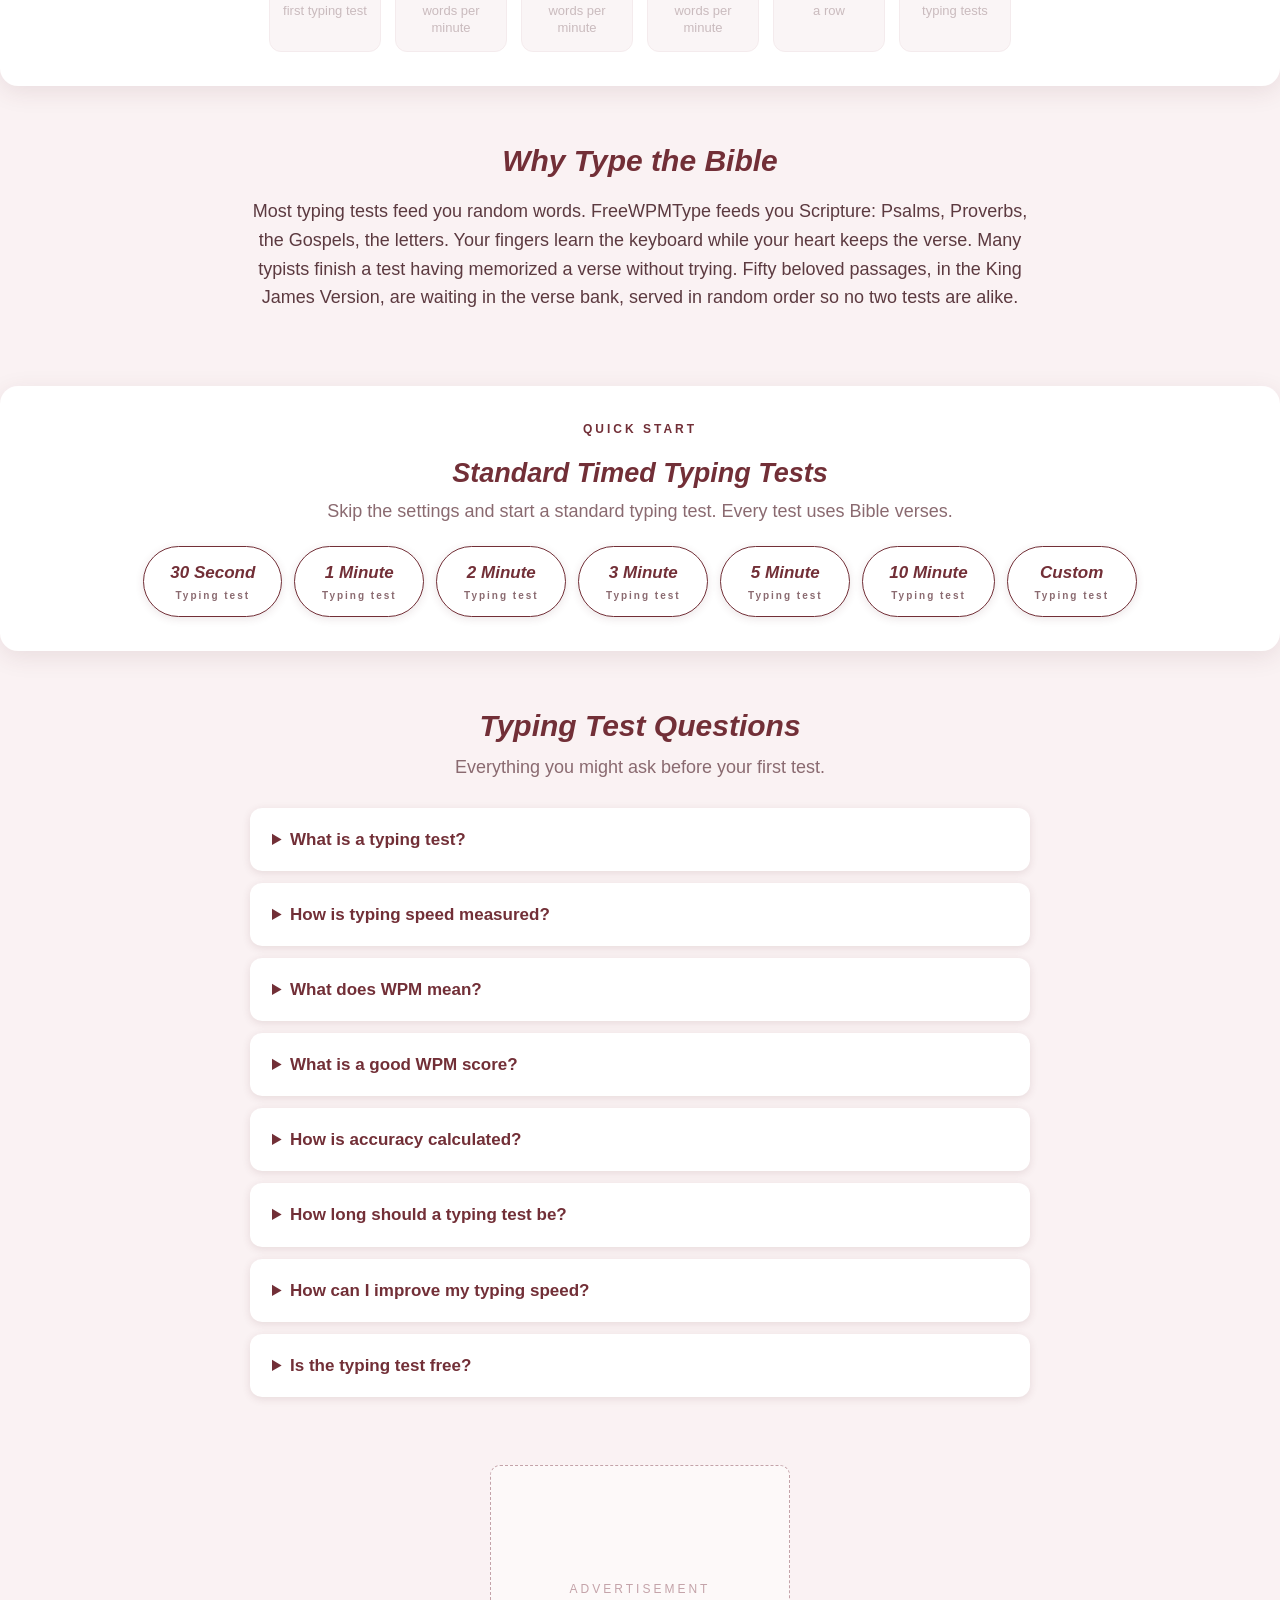
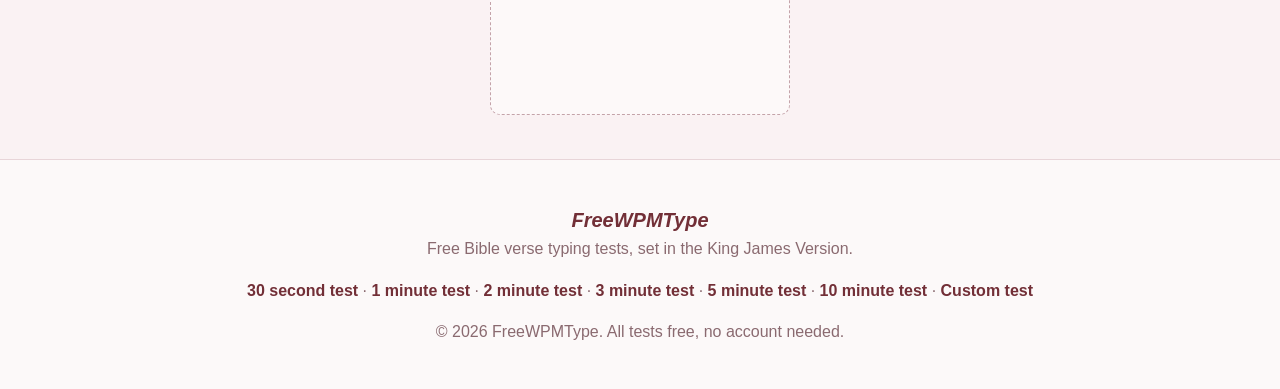
==== commit cae5a0c1: "Five color themes: wine, navy, olive, rust, pink with header swatch picker (replaces dark/light togg" ====
--- a/index.html
+++ b/index.html
@@ -81,7 +81,7 @@
 </script>
 </head>
 <body>
-<header class="site-header"><div class="wrap"><a class="logo" href="index.html">FreeWPMType<small>TYPE THE BIBLE</small></a><nav class="nav"><a class="nav-link" href="index.html">Home</a><a class="nav-link hide-mobile" href="1-minute-typing-test.html">Tests</a><a class="nav-link" href="custom-typing-test.html">Custom Test</a><a class="btn" href="1-minute-typing-test.html">Start typing test</a><button class="btn" id="theme-toggle" type="button">Dark mode</button></nav></div></header>
+<header class="site-header"><div class="wrap"><a class="logo" href="index.html">FreeWPMType<small>TYPE THE BIBLE</small></a><nav class="nav"><a class="nav-link" href="index.html">Home</a><a class="nav-link hide-mobile" href="1-minute-typing-test.html">Tests</a><a class="nav-link" href="custom-typing-test.html">Custom Test</a><a class="btn" href="1-minute-typing-test.html">Start typing test</a><span class="swatches" role="group" aria-label="Color theme"><button class="swatch" data-theme="wine" type="button" title="Wine" aria-label="Wine theme"></button><button class="swatch" data-theme="navy" type="button" title="Navy blue" aria-label="Navy blue theme"></button><button class="swatch" data-theme="olive" type="button" title="Olive green" aria-label="Olive green theme"></button><button class="swatch" data-theme="rust" type="button" title="Rust" aria-label="Rust theme"></button><button class="swatch" data-theme="pink" type="button" title="Pink" aria-label="Pink theme"></button></span></nav></div></header>
 <div class="wrap"><!-- Ad slot: top banner. Reserved for a future ad network. No ad code yet. -->
 <div class="ad-slot ad-banner"><span>Advertisement</span></div>
 <main><section class="hero"><h1>Test Your Typing Speed with the Bible</h1><p class="lead">Check your WPM and accuracy instantly. Every passage is a verse of Scripture, set in the King James Version.</p></section><section class="panel"><div class="caps-label">Customize your test</div><div class="vt-widget" data-duration="60">
--- a/assets/style.css
+++ b/assets/style.css
@@ -1,41 +1,103 @@
-/* FreeWPMType design: clean, light, teal. Our own code, our own brand. */
-:root {
-  --bg: #e9f3f9;
+/* FreeWPMType design: clean, light, five color themes. Our own code, our own brand. */
+:root,
+[data-theme="wine"] {
+  --bg: #faf2f3;
   --surface: #ffffff;
-  --surface-2: #f2f8fc;
-  --brand: #0e5a6e;
-  --brand-dark: #0a4554;
-  --brand-light: #17809a;
-  --ink: #17414e;
-  --body: #33565f;
-  --muted: #5f7e89;
-  --faint: #93aeb8;
-  --line: #d9e7ef;
+  --surface-2: #f6e9ec;
+  --brand: #722f37;
+  --brand-dark: #571f27;
+  --brand-light: #93434c;
+  --ink: #4a1f26;
+  --body: #5c3a40;
+  --muted: #8a6a70;
+  --faint: #c4a3a9;
+  --line: #e8d5d8;
   --amber: #e8a13a;
   --correct: #2e7d4f;
   --wrong: #cf3b2a;
   --wrong-bg: #fdecea;
-  --shadow: 0 6px 24px rgba(14, 90, 110, 0.10);
-  --shadow-sm: 0 2px 8px rgba(14, 90, 110, 0.12);
-}
-
-[data-theme="dark"] {
-  --bg: #0b2129;
-  --surface: #102e38;
-  --surface-2: #0d2831;
-  --brand: #4fb3cf;
-  --brand-dark: #2b8aa5;
-  --brand-light: #7cc9de;
-  --ink: #e8f3f7;
-  --body: #b9d2da;
-  --muted: #8fb0ba;
-  --faint: #5f7e89;
-  --line: #1d404c;
-  --correct: #7bc496;
-  --wrong: #e88a7d;
-  --wrong-bg: #3d211d;
-  --shadow: 0 6px 24px rgba(0, 0, 0, 0.35);
-  --shadow-sm: 0 2px 8px rgba(0, 0, 0, 0.35);
+  --shadow: 0 6px 24px rgba(90, 40, 48, 0.10);
+  --shadow-sm: 0 2px 8px rgba(90, 40, 48, 0.12);
+}
+
+[data-theme="navy"] {
+  --bg: #eef3fa;
+  --surface: #ffffff;
+  --surface-2: #e4ecf7;
+  --brand: #1e3f73;
+  --brand-dark: #14305c;
+  --brand-light: #2f5b9a;
+  --ink: #16294d;
+  --body: #33475f;
+  --muted: #5f7896;
+  --faint: #9db2cc;
+  --line: #d5e0ef;
+  --amber: #e8a13a;
+  --correct: #2e7d4f;
+  --wrong: #cf3b2a;
+  --wrong-bg: #fdecea;
+  --shadow: 0 6px 24px rgba(20, 48, 92, 0.10);
+  --shadow-sm: 0 2px 8px rgba(20, 48, 92, 0.12);
+}
+
+[data-theme="olive"] {
+  --bg: #f3f5ea;
+  --surface: #ffffff;
+  --surface-2: #e9edda;
+  --brand: #67742a;
+  --brand-dark: #4e5a1e;
+  --brand-light: #7f8f3a;
+  --ink: #3c4419;
+  --body: #4c5433;
+  --muted: #75805c;
+  --faint: #aeb89a;
+  --line: #dde2c8;
+  --amber: #e8a13a;
+  --correct: #2e7d4f;
+  --wrong: #cf3b2a;
+  --wrong-bg: #fdecea;
+  --shadow: 0 6px 24px rgba(78, 90, 30, 0.10);
+  --shadow-sm: 0 2px 8px rgba(78, 90, 30, 0.12);
+}
+
+[data-theme="rust"] {
+  --bg: #faf1ea;
+  --surface: #ffffff;
+  --surface-2: #f5e4d6;
+  --brand: #b0512c;
+  --brand-dark: #8c3e20;
+  --brand-light: #c96f45;
+  --ink: #5f2f18;
+  --body: #6b4630;
+  --muted: #97705a;
+  --faint: #c9a68d;
+  --line: #eed6c2;
+  --amber: #e8a13a;
+  --correct: #2e7d4f;
+  --wrong: #cf3b2a;
+  --wrong-bg: #fdecea;
+  --shadow: 0 6px 24px rgba(140, 62, 32, 0.10);
+  --shadow-sm: 0 2px 8px rgba(140, 62, 32, 0.12);
+}
+
+[data-theme="pink"] {
+  --bg: #fdf0f5;
+  --surface: #ffffff;
+  --surface-2: #fae4ee;
+  --brand: #c2437a;
+  --brand-dark: #9c2f5c;
+  --brand-light: #dd6b97;
+  --ink: #5c1f3a;
+  --body: #6e3a50;
+  --muted: #a06e85;
+  --faint: #d3a9bc;
+  --line: #f0d3e0;
+  --amber: #e8a13a;
+  --correct: #2e7d4f;
+  --wrong: #cf3b2a;
+  --wrong-bg: #fdecea;
+  --shadow: 0 6px 24px rgba(156, 47, 92, 0.10);
+  --shadow-sm: 0 2px 8px rgba(156, 47, 92, 0.12);
 }
 
 * { box-sizing: border-box; }
@@ -62,7 +124,6 @@
 /* Header: solid teal bar */
 .site-header {
   background: var(--brand-dark);
-  background: #0a4554;
   padding: 0;
   box-shadow: var(--shadow-sm);
   position: sticky;
@@ -124,11 +185,9 @@
   background: var(--brand);
   color: #fff;
 }
-[data-theme="dark"] .btn { background: var(--surface-2); }
-[data-theme="dark"] .btn-solid, [data-theme="dark"] .btn.active { color: #06232c; }
 .btn:disabled { opacity: 0.5; cursor: default; transform: none; }
 
-/* Header buttons: white outline pills on the teal bar */
+/* Header buttons: white outline pills on the brand bar */
 .site-header .btn {
   background: transparent;
   color: #fff;
@@ -138,6 +197,28 @@
   font-size: 12.5px;
 }
 .site-header .btn:hover { background: rgba(255, 255, 255, 0.14); transform: none; }
+
+/* Theme swatches: five color themes */
+.swatches {
+  display: inline-flex; align-items: center; gap: 8px;
+  background: rgba(255, 255, 255, 0.12);
+  border: 1.5px solid rgba(255, 255, 255, 0.35);
+  border-radius: 999px;
+  padding: 6px 10px;
+}
+.swatch {
+  width: 20px; height: 20px; border-radius: 50%;
+  border: 2px solid rgba(255, 255, 255, 0.75);
+  cursor: pointer; padding: 0;
+  transition: transform 0.15s;
+}
+.swatch:hover { transform: scale(1.2); }
+.swatch.active { border-color: #fff; box-shadow: 0 0 0 2px #fff; transform: scale(1.15); }
+.swatch[data-theme="wine"] { background: #722f37; }
+.swatch[data-theme="navy"] { background: #1e3f73; }
+.swatch[data-theme="olive"] { background: #67742a; }
+.swatch[data-theme="rust"] { background: #b0512c; }
+.swatch[data-theme="pink"] { background: #c2437a; }
 
 /* Ad slots */
 .ad-slot {
@@ -152,7 +233,6 @@
   margin: 26px auto;
   background: rgba(255, 255, 255, 0.5);
 }
-[data-theme="dark"] .ad-slot { background: rgba(255, 255, 255, 0.03); }
 .ad-banner { max-width: 970px; min-height: 90px; display: flex; align-items: center; justify-content: center; }
 .ad-rect { min-height: 250px; max-width: 300px; display: flex; align-items: center; justify-content: center; }
 .ad-results { max-width: 728px; min-height: 90px; display: flex; align-items: center; justify-content: center; }
@@ -236,7 +316,6 @@
 .vt-live .lv .l { font-size: 12px; letter-spacing: 2px; color: var(--muted); text-transform: uppercase; font-weight: 700; }
 .vt-actions { text-align: center; margin-top: 22px; display: flex; gap: 12px; justify-content: center; flex-wrap: wrap; align-items: center; }
 .vt-actions .btn { background: var(--brand); color: #fff; }
-[data-theme="dark"] .vt-actions .btn { color: #06232c; }
 .vt-input { position: absolute; opacity: 0; pointer-events: none; top: 0; left: 0; width: 10px; height: 10px; }
 
 /* Results */
@@ -351,7 +430,6 @@
   text-align: center; color: var(--muted); font-size: 16px;
   background: rgba(255, 255, 255, 0.55);
 }
-[data-theme="dark"] footer { background: rgba(255, 255, 255, 0.02); }
 footer a { color: var(--brand); text-decoration: none; font-weight: 600; }
 footer a:hover { text-decoration: underline; }
 footer .f-brand { font-style: italic; font-weight: 800; font-size: 20px; color: var(--brand); }
